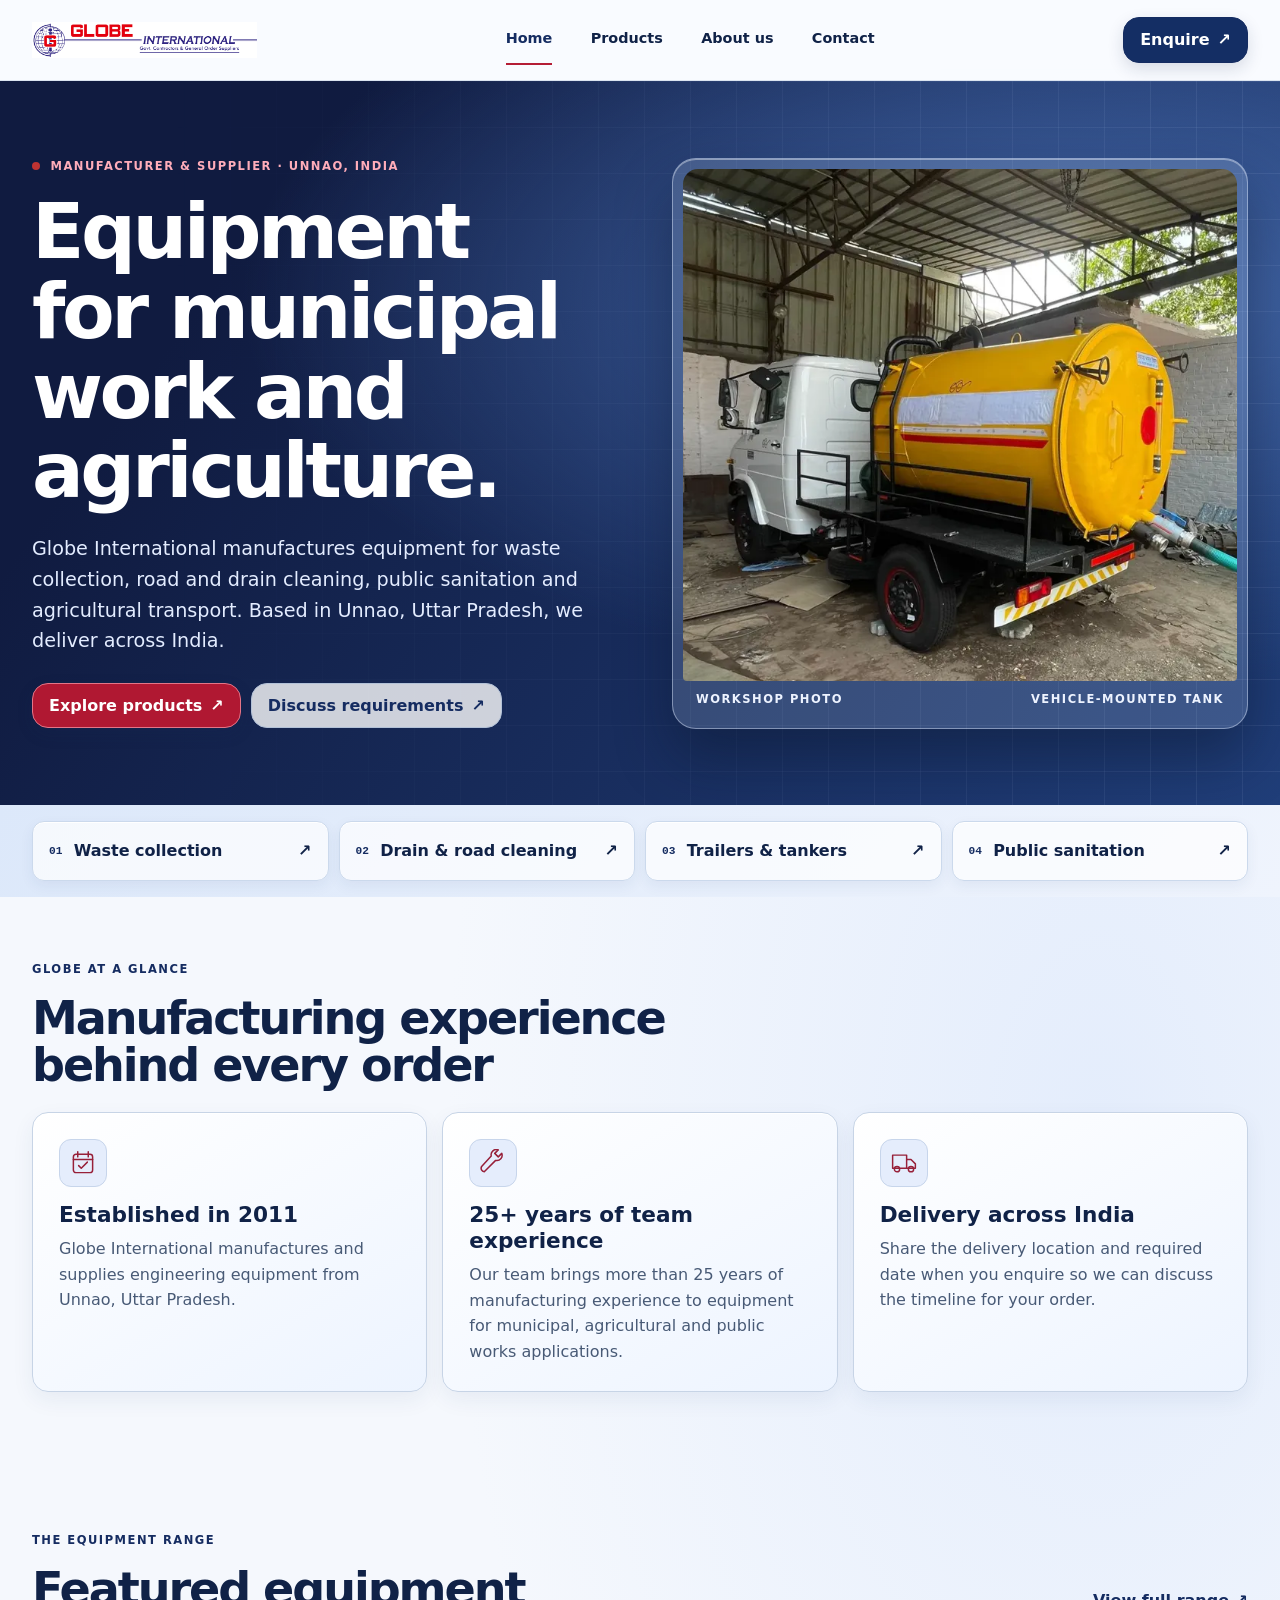
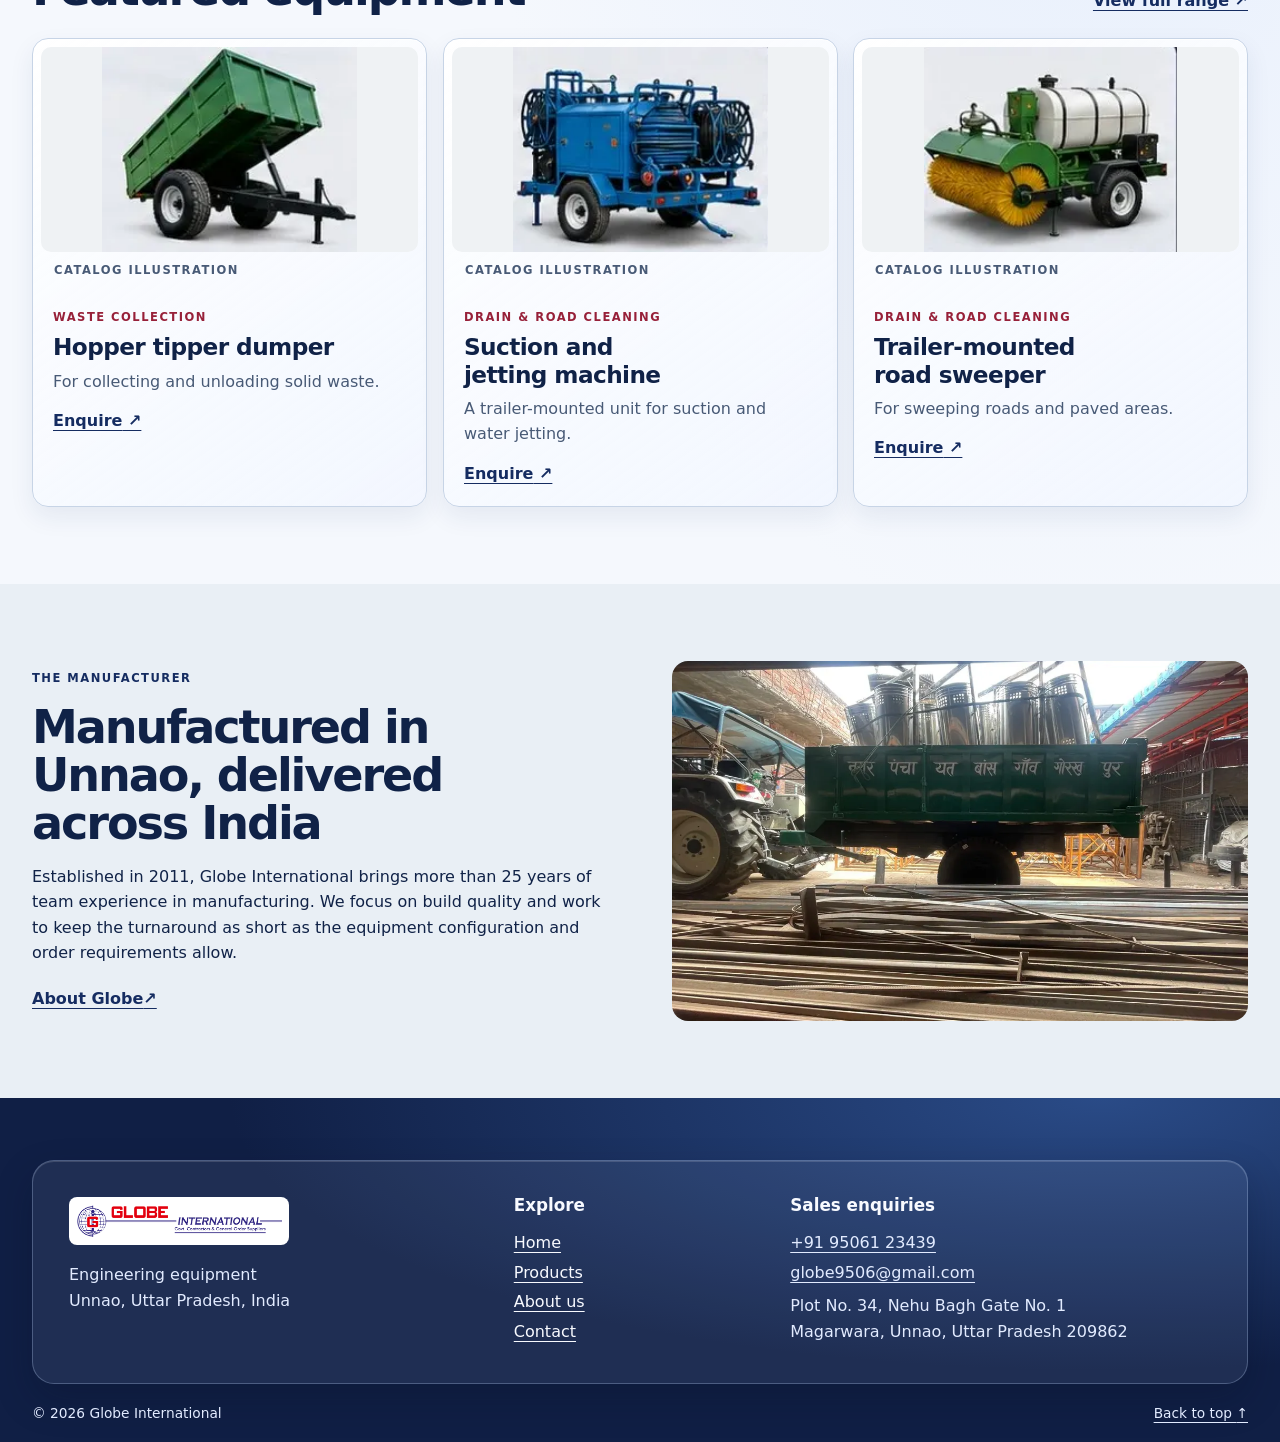
==== index.html @ 1ae8a889 "Expand Globe International site content and illustrate buyer guidance" ====
<!doctype html><html lang="en"><head><meta charset="utf-8"><meta name="viewport" content="width=device-width,initial-scale=1"><meta name="robots" content="noindex,nofollow"><meta name="description" content="Globe International manufactures municipal sanitation, public works and agricultural equipment in Unnao, Uttar Pradesh, with delivery across India."><title>Municipal &amp; Agricultural Equipment Manufacturer | Globe International</title><link rel="stylesheet" href="site.css?v=6"><script src="site.js?v=3" defer></script><link rel="icon" href="favicon.svg" type="image/svg+xml"></head><body class="catalog home-page"><a href="#main" class="skip">Skip to content</a><header id="top"><div class="wrap mast"><a href="index.html" class="brand"><img src="media/globe-logo.png" alt="Globe International"></a><nav aria-label="Main"><a href="index.html" aria-current="page">Home</a><a href="products.html">Products</a><a href="about.html">About us</a><a href="contact.html">Contact</a></nav><a class="button mast-cta" href="contact.html">Enquire<span aria-hidden="true"> ↗</span></a></div></header><main id="main"><section class="catalog-hero"><div class="wrap catalog-grid"><div class="catalog-copy"><p class="eyebrow"><span class="dot"></span> MANUFACTURER &amp; SUPPLIER · UNNAO, INDIA</p><h1>Equipment for municipal work and agriculture.</h1><p class="lead">Globe International manufactures equipment for waste collection, road and drain cleaning, public sanitation and agricultural transport. Based in Unnao, Uttar Pradesh, we deliver across India.</p><div class="actions"><a class="button" href="products.html">Explore products<span aria-hidden="true"> ↗</span></a><a class="button secondary" href="contact.html">Discuss requirements<span aria-hidden="true"> ↗</span></a></div></div><figure class="hero-photo"><img src="media/tanker.webp" alt="Yellow vehicle-mounted tank photographed at the workshop" fetchpriority="high"><figcaption><span>WORKSHOP PHOTO</span><span>VEHICLE-MOUNTED TANK</span></figcaption></figure></div></section><div class="band category-band"><div class="wrap groups home-groups"><a href="products.html?group=0"><span class="num">01</span>Waste collection<span aria-hidden="true">↗</span></a><a href="products.html?group=1"><span class="num">02</span>Drain & road cleaning<span aria-hidden="true">↗</span></a><a href="products.html?group=2"><span class="num">03</span>Trailers & tankers<span aria-hidden="true">↗</span></a><a href="products.html?group=3"><span class="num">04</span>Public sanitation<span aria-hidden="true">↗</span></a></div></div>
<section class="wrap section editorial-section" aria-labelledby="globe-at-a-glance">
  <div class="editorial-heading">
    <p class="eyebrow">GLOBE AT A GLANCE</p>
    <h2 id="globe-at-a-glance">Manufacturing experience behind every order</h2>
    
  </div>
  <div class="info-grid"><article class="info-card"><svg class="info-icon" aria-hidden="true" viewBox="0 0 32 32" fill="none" stroke="currentColor" stroke-width="1.7" stroke-linecap="round" stroke-linejoin="round"><rect x="5" y="6" width="22" height="21" rx="3"/><path d="M10 3v6m12-6v6M5 12h22m-16 7 3 3 7-7"/></svg><h3>Established in 2011</h3><p>Globe International manufactures and supplies engineering equipment from Unnao, Uttar Pradesh.</p></article><article class="info-card"><svg class="info-icon" aria-hidden="true" viewBox="0 0 32 32" fill="none" stroke="currentColor" stroke-width="1.7" stroke-linecap="round" stroke-linejoin="round"><path d="m6 26 13-13a6 6 0 0 0 7-8l-4 4-4-4 4-4a6 6 0 0 0-8 7L3 20a4 4 0 0 0 3 6Z"/></svg><h3>25+ years of team experience</h3><p>Our team brings more than 25 years of manufacturing experience to equipment for municipal, agricultural and public works applications.</p></article><article class="info-card"><svg class="info-icon" aria-hidden="true" viewBox="0 0 32 32" fill="none" stroke="currentColor" stroke-width="1.7" stroke-linecap="round" stroke-linejoin="round"><path d="M3 7h16v15H3zM19 12h5l5 5v5H19M3 22h2m6 0h10m6 0h2"/><circle cx="8" cy="23" r="3"/><circle cx="24" cy="23" r="3"/></svg><h3>Delivery across India</h3><p>Share the delivery location and required date when you enquire so we can discuss the timeline for your order.</p></article></div>
</section>
<section class="wrap section"><div class="section-head"><div><p class="eyebrow">THE EQUIPMENT RANGE</p><h2>Featured equipment</h2></div><a class="text-link" href="products.html">View full range<span aria-hidden="true"> ↗</span></a></div><div class="products"><article class="product" data-group="Waste collection"><figure><img src="media/catalog-0.webp" alt="Hopper tipper dumper" loading="lazy"><figcaption>Catalog illustration</figcaption></figure><div class="product-body"><p class="eyebrow">Waste collection</p><h2>Hopper tipper dumper</h2><p>For collecting and unloading solid waste.</p><a class="text-link" href="contact.html?product=0">Enquire<span aria-hidden="true"> ↗</span></a></div></article><article class="product" data-group="Drain & road cleaning"><figure><img src="media/catalog-2.webp" alt="Suction and jetting machine" loading="lazy"><figcaption>Catalog illustration</figcaption></figure><div class="product-body"><p class="eyebrow">Drain & road cleaning</p><h2>Suction and jetting machine</h2><p>A trailer-mounted unit for suction and water jetting.</p><a class="text-link" href="contact.html?product=2">Enquire<span aria-hidden="true"> ↗</span></a></div></article><article class="product" data-group="Drain & road cleaning"><figure><img src="media/catalog-3.webp" alt="Trailer-mounted road sweeper" loading="lazy"><figcaption>Catalog illustration</figcaption></figure><div class="product-body"><p class="eyebrow">Drain & road cleaning</p><h2>Trailer-mounted road sweeper</h2><p>For sweeping roads and paved areas.</p><a class="text-link" href="contact.html?product=3">Enquire<span aria-hidden="true"> ↗</span></a></div></article></div></section><section class="band"><div class="wrap section split"><div><p class="eyebrow">THE MANUFACTURER</p><h2>Manufactured in Unnao, delivered across India</h2><p>Established in 2011, Globe International brings more than 25 years of team experience in manufacturing. We focus on build quality and work to keep the turnaround as short as the equipment configuration and order requirements allow.</p><a class="text-link" href="about.html">About Globe<span aria-hidden="true"> ↗</span></a></div><img src="media/workshop.webp" alt="Trailer and fabrication materials at the workshop" loading="lazy"></div></section></main>
<footer class="site-footer">
  <div class="wrap footer-grid">
    <div class="footer-brand">
      <a href="index.html"><img src="media/globe-logo.png" alt="Globe International" loading="lazy"></a>
      <p>Engineering equipment<br>Unnao, Uttar Pradesh, India</p>
    </div>
    <nav class="footer-nav" aria-label="Footer">
      <h2>Explore</h2>
      <ul>
        <li><a href="index.html">Home</a></li>
        <li><a href="products.html">Products</a></li>
        <li><a href="about.html">About us</a></li>
        <li><a href="contact.html">Contact</a></li>
      </ul>
    </nav>
    <div class="footer-contact">
      <h2>Sales enquiries</h2>
      <address>
        <a href="tel:+919506123439">+91 95061 23439</a>
        <a href="mailto:globe9506@gmail.com">globe9506@gmail.com</a>
        <span>Plot No. 34, Nehu Bagh Gate No. 1<br>Magarwara, Unnao, Uttar Pradesh 209862</span>
      </address>
    </div>
  </div>
  <div class="wrap footer-bottom">
    <span>© 2026 Globe International</span>
    <a href="#top">Back to top <span aria-hidden="true">↑</span></a>
  </div>
</footer></body></html>
---- site.css ----
:root{--ink:#14283e;--paper:#f7f9fb;--panel:#e9eff5;--accent:#10497e;--muted:#496074;--line:#cbd6df;--white:#fff;--radius:10px}*{box-sizing:border-box}html{scroll-behavior:smooth}body{margin:0;background:var(--paper);color:var(--ink);font:16px/1.6 system-ui,sans-serif}body.factory{--ink:#242723;--paper:#f6f2e9;--panel:#ebe4d5;--accent:#815020;--muted:#555b51;--line:#cec7b9;--radius:0px}a{color:inherit}img{width:100%;display:block;object-fit:cover}figure,p,h1,h2{margin:0}p+p{margin-top:1rem}h1,h2{line-height:1.04;letter-spacing:-.045em;text-wrap:balance}h1{font-size:clamp(2.85rem,6vw,5.55rem)}h2{font-size:clamp(1.85rem,3.6vw,3.3rem)}.wrap{width:min(1240px,calc(100% - 64px));margin-inline:auto}.topline{background:#0d2135;color:white;font-size:.69rem;font-weight:700;letter-spacing:.15em}.factory .topline{background:#222822}.topline .wrap,.mast,.foot,.section-head{display:flex;align-items:center;justify-content:space-between;gap:20px}.topline .wrap{padding-block:8px}header{background:white;border-bottom:1px solid var(--line)}.mast{min-height:80px}.brand{width:225px;flex:0 1 225px}.brand img{object-fit:contain}.mast nav{display:flex;gap:clamp(14px,3vw,44px);align-items:center;white-space:nowrap}.mast nav a{text-decoration:none;font-size:.9rem;font-weight:650;padding:12px 0;border-bottom:2px solid transparent}.mast nav a:hover,.mast nav [aria-current]{border-color:var(--accent);color:var(--accent)}.button{display:inline-flex;align-items:center;justify-content:center;gap:.5rem;background:var(--accent);color:white;border:1px solid var(--accent);padding:.72rem 1rem;border-radius:var(--radius);text-decoration:none;font-weight:680;line-height:1.25}.button:hover{filter:brightness(.88)}.button.secondary{background:transparent;color:var(--accent)}.actions{display:flex;gap:10px;flex-wrap:wrap;margin-top:26px}.text-link{color:var(--accent);font-weight:750;text-underline-offset:4px}.eyebrow,.stamp,figcaption{font:700 .72rem/1.45 system-ui,sans-serif;letter-spacing:.13em;text-transform:uppercase}.eyebrow{color:var(--accent);margin-bottom:17px}.lead{font-size:clamp(1rem,1.5vw,1.22rem);max-width:54ch;color:var(--muted);margin-top:23px}.dot{display:inline-block;border-radius:50%;background:#bf3332;width:8px;height:8px;margin-right:5px}.catalog-hero{background:linear-gradient(120deg,#f4f8fc,#e4eef7)}.catalog-grid,.factory-grid{display:grid;grid-template-columns:1fr 1fr;align-items:center;gap:clamp(26px,5vw,74px);padding-block:clamp(35px,6vw,85px)}.catalog-grid figure{border:1px solid var(--line);background:white;border-radius:var(--radius);overflow:hidden}.catalog-grid figure img{height:clamp(315px,40vw,530px);object-position:center 58%}.catalog-grid figcaption,.factory-grid figcaption{display:flex;justify-content:space-between;gap:10px}.factory-hero{background:#252d26;color:#fff7e5}.factory-grid{grid-template-columns:.78fr 1.22fr;gap:40px}.factory-copy h1,.factory .intro h1{font-family:Georgia,serif;font-weight:500;letter-spacing:-.06em}.factory-copy .eyebrow{color:#ffcb90}.factory-copy .lead{color:#e4dfd1}.factory-copy .button{margin-top:24px;background:#f1bc7e;color:#252d26;border-color:#f1bc7e}.factory-grid figure img{height:clamp(300px,40vw,520px);object-position:52% 55%}.factory-grid figcaption{color:#f2e8d7;background:#323a32}.band{background:var(--panel)}.section{padding-block:clamp(40px,6vw,80px)}.section-head{align-items:end;margin-bottom:24px}.groups{display:grid;gap:1px;background:var(--line);border:1px solid var(--line)}.home-groups{grid-template-columns:repeat(4,1fr);border-block:0}.groups a{display:grid;grid-template-columns:auto 1fr auto;align-items:center;gap:.7rem;padding:1rem;background:var(--paper);text-decoration:none;font-weight:720}.groups a:hover{background:var(--panel)}.num{font:700 .7rem ui-monospace,monospace;color:var(--accent)}.products{display:grid;grid-template-columns:repeat(3,minmax(0,1fr));gap:16px}.product{background:white;border:1px solid var(--line);border-radius:var(--radius);overflow:hidden}.product figure img{height:205px;object-fit:contain;background:#eff2f4}.product[data-group="Public sanitation"] figure img,.product[data-group="Waste collection"]:last-child figure img[src*="bins"]{object-fit:cover}.product-body{padding:20px}.product-body .eyebrow{margin-bottom:8px}.product h2{font-size:1.45rem;line-height:1.17;letter-spacing:-.025em}.product p:not(.eyebrow){margin:8px 0 14px;color:var(--muted)}figcaption{padding:10px 13px;color:var(--muted);background:var(--paper)}.story-grid{display:grid;grid-template-columns:1.2fr 1fr 1fr;gap:14px}.story-grid figure{border:1px solid var(--line);overflow:hidden}.story-grid img{height:270px}.split,.contact-grid{display:grid;grid-template-columns:1fr 1fr;gap:clamp(24px,5vw,74px);align-items:center}.split>img,.split figure img{height:360px;border-radius:var(--radius)}.split h2+p,.contact-grid h2+address{margin-top:16px}.split .text-link,.split .button{margin-top:20px;display:inline-flex}.inner-head{background:var(--panel);padding-block:clamp(42px,7vw,92px)}.inner-head h1{font-size:clamp(2.7rem,6vw,4.9rem)}.product-section{padding-top:32px}.filters{display:flex;flex-wrap:wrap;gap:8px}.filters button{cursor:pointer;padding:.53rem .8rem;border:1px solid var(--line);border-radius:var(--radius);background:white;color:var(--ink);font:inherit;font-size:.88rem;font-weight:650}.filters button[aria-pressed=true]{background:var(--accent);color:white;border-color:var(--accent)}#result-count{margin:12px 0;color:var(--muted);font-size:.9rem}.gallery{padding-top:0}.contact-card{background:white;border:1px solid var(--line);padding:26px;border-radius:var(--radius)}.contact-card .actions{margin-bottom:15px}.contact-card h2{margin-bottom:12px}address{font-style:normal}.foot{padding-block:23px}.foot p{font-size:.92rem;color:#e0e9ef}.foot a{font-weight:680}.stamp{border-top:1px solid #ffffff40;padding-block:12px;color:#e0e9ef}footer{background:#0d2135;color:white}.factory footer{background:#252d26}.skip{position:absolute;left:8px;top:-100px;background:white;color:black;padding:8px;z-index:10}.skip:focus{top:8px}:focus-visible{outline:3px solid #c47a25;outline-offset:4px}[hidden]{display:none!important}
@media(max-width:900px){.wrap{width:calc(100% - 40px)}.home-groups{grid-template-columns:repeat(2,1fr)}.product figure img{height:165px}.catalog-grid,.factory-grid{gap:25px}.story-grid img{height:205px}.mast-cta{display:none}}
@media(max-width:670px){.wrap{width:calc(100% - 30px)}.topline{font-size:.55rem}.mast{flex-direction:column;justify-content:center;gap:0;min-height:0;padding-top:8px}.brand{width:195px;flex:auto}.mast nav{justify-content:space-between;width:100%;gap:8px;max-width:390px}.mast nav a{font-size:.86rem;padding:8px 0}.catalog-grid,.factory-grid,.split,.contact-grid{grid-template-columns:1fr}.catalog-grid figure img,.factory-grid figure img,.split>img,.split figure img{height:290px}.products{grid-template-columns:repeat(2,minmax(0,1fr));gap:9px}.product figure img{height:133px}.product-body{padding:12px}.product h2{font-size:1.16rem}.product p:not(.eyebrow){font-size:.88rem}.story-grid{grid-template-columns:1fr}.story-grid img{height:245px}.section-head,.foot{align-items:start}.section-head{flex-direction:column;gap:8px}.foot{flex-direction:column;gap:8px}.groups a{font-size:.82rem;padding:.7rem;gap:.35rem}}
@media(prefers-reduced-motion:reduce){html{scroll-behavior:auto}}

/* Globe International catalogue refresh */
body.catalog {
  --ink: #102247;
  --accent: #152c61;
  --muted: #485a76;
  --line: #c7d4e6;
  --paper: #f5f8fd;
  --radius: 16px;
  background:
    radial-gradient(ellipse at 86% 37%, #e4edfc 0, transparent 42%),
    var(--paper);
}
.catalog .topline { background: #101f45; }
.catalog header {
  background: #f9fbff;
  border-bottom-color: #dbe4f0;
}
.catalog .mast nav [aria-current] { border-color: #b51d35; }
.catalog .button:not(.secondary) {
  background: #142e64;
  box-shadow: 0 6px 16px #12275226;
}
.catalog .button.secondary {
  background: #ffffffc9;
  border-color: #b2c1d7;
}
.catalog .catalog-hero, .catalog .range-head {
  position: relative;
  isolation: isolate;
  overflow: hidden;
  background:
    radial-gradient(ellipse at 85% 30%, #4569aa 0%, transparent 55%),
    linear-gradient(126deg, #101b40 20%, #203e79 100%);
  color: #fff;
}
.catalog .catalog-hero::before, .catalog .range-head::before {
  content: "";
  position: absolute;
  z-index: -1;
  inset: 0;
  background-image:
    linear-gradient(#c7d9ff17 1px, transparent 1px),
    linear-gradient(90deg, #c7d9ff17 1px, transparent 1px);
  background-size: 46px 46px;
  mask-image: linear-gradient(90deg, transparent 12%, #000);
  pointer-events: none;
}
.catalog .catalog-hero .eyebrow, .catalog .range-head .eyebrow { color: #ffadba; }
.catalog .catalog-hero .lead, .catalog .range-head .lead { color: #e3ecff; }
.catalog .catalog-hero .button:not(.secondary) {
  background: #b01832;
  border-color: #e47587;
}
.catalog .catalog-grid .hero-photo {
  padding: 10px;
  background: #dbeaff29;
  border-color: #e1edff70;
  border-radius: 24px;
  box-shadow: 0 28px 55px #09152b70, inset 0 1px 0 #ffffff65;
  transform: perspective(1100px) rotateX(var(--tilt-x, 0deg)) rotateY(var(--tilt-y, 0deg));
  transition: transform .25s ease-out;
}
.hero-photo img { border-radius: 15px 15px 4px 4px; }
.catalog .hero-photo figcaption { background: transparent; color: #edf3ff; }
.catalog .range-head { padding-block: clamp(30px, 5vw, 65px); }
.range-layout {
  display: grid;
  grid-template-columns: minmax(0, 1fr) minmax(220px, .65fr);
  align-items: center;
  gap: 24px;
}
.range-art { min-width: 0; display: grid; place-items: center; }
.orbit-frame {
  width: min(100%, 290px);
  aspect-ratio: 1;
  display: grid;
  place-items: center;
  perspective: 650px;
  border: 1px solid #c5dcff50;
  border-radius: 32px;
  background: linear-gradient(145deg, #e4f0ff30, #a9c5ff0a);
  box-shadow: 0 25px 55px #09142f66, inset 0 1px 0 #e6f0ff69;
}
.globe-volume {
  width: 69%;
  aspect-ratio: 1;
  position: relative;
  transform-style: preserve-3d;
  transform: rotateX(-19deg) rotateY(-32deg) rotateZ(-12deg);
  animation: globe-turn 2.9s cubic-bezier(.2,.6,.35,1) both;
}
.globe-ring {
  position: absolute;
  inset: 0;
  border: 1px solid #dceaffb5;
  border-radius: 50%;
  transform: rotateY(var(--ring-angle, 0deg));
  box-shadow: 0 0 14px #abc8ff35;
}
.globe-ring:nth-child(2) { --ring-angle: 36deg; }
.globe-ring:nth-child(3) { --ring-angle: 72deg; }
.globe-ring:nth-child(4) { --ring-angle: 108deg; }
.globe-ring:nth-child(5) { --ring-angle: 144deg; }
.globe-ring:last-child {
  transform: rotateX(90deg) scale(1.12);
  border-color: #ff91a3;
  box-shadow: 0 0 16px #f346665c;
}
@keyframes globe-turn {
  from { transform: rotateX(-19deg) rotateY(155deg) rotateZ(-12deg); }
  to { transform: rotateX(-19deg) rotateY(-32deg) rotateZ(-12deg); }
}
.filter-panel {
  padding: 13px 16px 1px;
  margin-bottom: 22px;
  border: 1px solid #c7d5e8;
  border-radius: var(--radius);
  background: #ffffffad;
  box-shadow: 0 8px 30px #1835630c, inset 0 1px 0 #fff;
}
.catalog .filters button { border-radius: 999px; }
.catalog .filters button[aria-pressed="true"] { box-shadow: inset 0 -2px 0 #dc5068; }
.catalog .product, .catalog .contact-card {
  background: linear-gradient(145deg, #fffffff5, #f1f6ffba);
  box-shadow: 0 10px 25px #1d386214, inset 0 1px 0 #fff;
}
.catalog .product {
  transform: perspective(1000px) rotateX(var(--tilt-x, 0deg)) rotateY(var(--tilt-y, 0deg));
  transition: transform .25s ease-out, box-shadow .25s ease-out;
}
.catalog .product:hover, .catalog .product:focus-within { box-shadow: 0 15px 35px #1d386226; }
.catalog .product figure { padding: 8px 8px 0; }
.catalog .product figure img { border-radius: 10px; }
.catalog .product figcaption { background: transparent; }
.catalog .product-body .eyebrow { color: #972039; }
@supports (backdrop-filter: blur(8px)) {
  .catalog header, .filter-panel { backdrop-filter: blur(12px); }
  .catalog header { background: #f9fbffeb; }
}
@media (max-width: 670px) {
  .range-layout { grid-template-columns: minmax(0, 1fr) minmax(85px, 27%); gap: 10px; }
  .range-head .intro h1 { font-size: clamp(2.15rem, 8vw, 3.2rem); }
  .orbit-frame { border-radius: 14px; }
  .filter-panel { padding-inline: 10px; }
  .catalog .product figure { padding: 5px 5px 0; }
}
@media (prefers-reduced-motion: reduce) {
  .globe-volume { animation: none; }
  .catalog .product, .catalog .catalog-grid .hero-photo { transform: none; transition: none; }
}

/* Shared glass surfaces and page-specific hero artwork. */
.hero-emblem {
  width: 53%;
  aspect-ratio: 1;
  position: relative;
  transform-style: preserve-3d;
  transform: rotateX(12deg) rotateY(-18deg);
  animation: emblem-settle 1.2s cubic-bezier(.22,.72,.32,1) both;
}
.hero-emblem::before,
.hero-emblem::after,
.emblem-face {
  position: absolute;
  inset: 0;
  border: 1px solid #d8e7ff80;
  border-radius: 24%;
  background: linear-gradient(145deg, #f0f6ff36, #b5cdff14);
}
.hero-emblem::before,
.hero-emblem::after { content: ""; }
.hero-emblem::before { transform: translate3d(16%, 11%, -32px); }
.hero-emblem::after {
  transform: translate3d(8%, 6%, -16px);
  border-color: #ff9cac85;
}
.emblem-face {
  display: grid;
  place-items: center;
  color: #f4f7ff;
  box-shadow: inset 0 1px 0 #ffffff60, 0 18px 36px #081b483a;
}
.emblem-face svg { width: 57%; }
@keyframes emblem-settle {
  from { transform: rotateX(29deg) rotateY(-53deg) translateY(10px); }
  to { transform: rotateX(12deg) rotateY(-18deg); }
}
.catalog .category-band {
  background: linear-gradient(125deg, #dce8fa, #eff4fd);
  padding-block: 16px;
}
.catalog .home-groups {
  border: 0;
  gap: 10px;
  background: transparent;
}
.catalog .home-groups a {
  border: 1px solid #cbd9ec;
  border-radius: 12px;
  background: #ffffffb8;
  box-shadow: inset 0 1px 0 #fff, 0 5px 14px #213e6910;
}
.catalog .home-groups a:hover { background: #fff; }
.catalog .about figure, .catalog .gallery figure {
  padding: 8px;
  border: 1px solid var(--line);
  border-radius: var(--radius);
  background: linear-gradient(145deg, #fffffff5, #f1f6ffba);
  box-shadow: 0 10px 25px #1d386214, inset 0 1px 0 #fff;
}
.catalog .about figure img, .catalog .gallery figure img { border-radius: 10px; }
.catalog .about figcaption, .catalog .gallery figcaption { background: transparent; }
.catalog .about figure, .catalog .contact-card {
  transform: perspective(1000px) rotateX(var(--tilt-x, 0deg)) rotateY(var(--tilt-y, 0deg));
  transition: transform .25s ease-out;
}
.catalog .contact-grid { align-items: stretch; gap: 20px; }
.catalog .contact-card address { color: var(--muted); }
.catalog #selected-product {
  background: #e8effb;
  border-radius: 8px;
  padding: 8px 12px;
}
.catalog .site-footer {
  background: radial-gradient(ellipse at 86% 0%, #2a4b87, transparent 56%), #101f45;
  color: #f8faff;
  padding-top: clamp(34px, 6vw, 62px);
}
.footer-grid {
  display: grid;
  grid-template-columns: 1fr .6fr 1fr;
  gap: 24px;
  padding: clamp(18px, 3vw, 36px);
  border: 1px solid #c9dcff45;
  border-radius: 22px;
  background: #d5e5ff14;
  box-shadow: inset 0 1px 0 #ffffff24, 0 16px 36px #060f2340;
}
.footer-grid h2 {
  font-size: 1.05rem;
  letter-spacing: 0;
  margin-bottom: 14px;
}
.footer-brand a { display: inline-block; }
.footer-brand img {
  width: min(220px, 100%);
  padding: 7px;
  border-radius: 8px;
  background: #fff;
}
.footer-brand p { margin-top: 10px; color: #e2ebff; }
.footer-nav ul { list-style: none; margin: 0; padding: 0; }
.footer-nav a, .footer-contact a { display: inline-block; padding-block: 2px; }
.footer-contact address { display: grid; justify-items: start; color: #e2ebff; }
.footer-contact address span { margin-top: 6px; }
.site-footer a { text-underline-offset: 4px; overflow-wrap: anywhere; }
.site-footer a:hover { color: #ffbfcb; }
.footer-bottom {
  display: flex;
  justify-content: space-between;
  gap: 12px;
  padding-block: 18px;
  font-size: .86rem;
  color: #e2ebff;
}
@media (max-width: 670px) {
  .footer-grid { grid-template-columns: 1fr 1fr; gap: 18px; }
  .footer-brand { grid-column: 1 / -1; }
}
@media (max-width: 385px) {
  .footer-grid { grid-template-columns: 1fr; }
}
@media (prefers-reduced-motion: reduce) {
  .hero-emblem { animation: none; }
  .catalog .about figure, .catalog .contact-card { transform: none; transition: none; }
}

/* Equipment descriptions and procurement applications. */
.product-section .product {
  display: flex;
  flex-direction: column;
}
.product-section .product-body {
  display: flex;
  flex: 1;
  flex-direction: column;
  align-items: start;
}
.product-section .product-body .text-link { margin-top: auto; }
.product-applications {
  width: 100%;
  margin: 2px 0 17px;
  padding: 12px 13px;
  border: 1px solid var(--line);
  border-radius: 10px;
  background: #e8effa;
  font-size: .9rem;
  line-height: 1.5;
}
.product-applications dt { color: var(--ink); font-weight: 720; }
.product-applications dd { margin: 3px 0 0; color: var(--muted); }
.product-applications dd + dt { margin-top: 10px; }
.procurement-note {
  margin-top: 26px;
  padding: 18px clamp(16px, 3vw, 28px);
  border: 1px solid var(--line);
  border-radius: var(--radius);
  background: #ffffffb8;
}
.procurement-note h2 { font-size: 1.25rem; letter-spacing: -.02em; }
.procurement-note p { max-width: 75ch; margin-top: 8px; color: var(--muted); }
@media (max-width: 580px) {
  .product-section .products { grid-template-columns: 1fr; }
  .product-section .product figure img { height: 175px; }
}

/* Product enquiry and homepage motion */
.enquiry-layout {
  display: grid;
  grid-template-columns: minmax(0, 1.75fr) minmax(0, 1fr);
  align-items: start;
  gap: clamp(16px, 3vw, 32px);
}
.enquiry-sidebar { display: grid; gap: 16px; }
.enquiry-card {
  padding: clamp(18px, 3vw, 34px);
  border: 1px solid var(--line);
  border-radius: var(--radius);
  background: linear-gradient(145deg, #fffffff5, #f1f6ffba);
  box-shadow: 0 10px 25px #1d386214, inset 0 1px 0 #fff;
}
.enquiry-sidebar h2 { font-size: clamp(1.45rem, 2.5vw, 2rem); }
.enquiry-card h2 + p, .enquiry-card h2 + address { margin-top: 12px; color: var(--muted); }
.enquiry-card address a { overflow-wrap: anywhere; }
.enquiry-fields {
  display: grid;
  grid-template-columns: repeat(2, minmax(0, 1fr));
  gap: 14px;
}
.enquiry-wide { grid-column: 1 / -1; }
#equipment-enquiry { margin-top: 22px; }
#equipment-enquiry label { display: grid; gap: 5px; align-content: start; font-weight: 650; }
#equipment-enquiry input, #equipment-enquiry select, #equipment-enquiry textarea {
  width: 100%;
  min-width: 0;
  border: 1px solid #a9bbd5;
  border-radius: 9px;
  padding: .65rem .72rem;
  background: #fff;
  color: var(--ink);
  font: inherit;
  font-weight: 400;
}
#equipment-enquiry textarea { resize: vertical; }
#tender-fields {
  min-width: 0;
  margin: 0;
  padding: 12px;
  border: 1px solid var(--line);
  border-radius: 10px;
  background: #e8effa;
}
#tender-fields legend { padding-inline: 5px; font-weight: 700; }
#equipment-enquiry button { margin-top: 18px; cursor: pointer; }
#email-help { margin-top: 8px; font-size: .9rem; color: var(--muted); }
.home-page .hero-photo { position: relative; }
.home-page .hero-photo::after {
  content: "";
  position: absolute;
  inset: 0;
  pointer-events: none;
  background: linear-gradient(108deg, transparent 28%, #dbeaff38 49%, transparent 69%);
  transform: translateX(-115%);
}
@media (prefers-reduced-motion: no-preference) {
  .home-page .catalog-copy, .home-page .catalog-grid .hero-photo {
    animation: home-rise .65s ease-out backwards;
  }
  .home-page .catalog-grid .hero-photo { animation-delay: .12s; }
  .home-page .hero-photo::after { animation: glass-sweep 1.1s .42s ease-out both; }
}
@keyframes home-rise {
  from { opacity: 0; translate: 0 14px; }
  to { opacity: 1; translate: 0 0; }
}
@keyframes glass-sweep { to { transform: translateX(115%); } }
@media (max-width: 800px) { .enquiry-layout { grid-template-columns: 1fr; } }
@media (max-width: 500px) { .enquiry-fields { grid-template-columns: 1fr; } }

/* Illustrated content sections */
.editorial-section {
  padding-block: clamp(34px, 5vw, 68px);
}
.editorial-heading {
  max-width: 50rem;
  margin-bottom: 22px;
}
.editorial-heading > p:not(.eyebrow) {
  color: var(--muted);
  margin-top: 12px;
}
.info-grid {
  display: grid;
  grid-template-columns: repeat(3, minmax(0, 1fr));
  gap: 15px;
}
.info-card {
  padding: clamp(17px, 2.2vw, 26px);
  border: 1px solid var(--line);
  border-radius: var(--radius);
  background: linear-gradient(150deg, #fff, #edf4ff);
  box-shadow: 0 8px 22px #1d386211, inset 0 1px 0 #fff;
}
.info-icon {
  width: 48px;
  height: 48px;
  padding: 9px;
  display: block;
  margin-bottom: 15px;
  border: 1px solid #c7d5eb;
  border-radius: 12px;
  background: #e5edfc;
  color: #972039;
}
.info-card h3 {
  margin: 0 0 8px;
  font-size: clamp(1.1rem, 2vw, 1.35rem);
  line-height: 1.2;
}
.info-card p { color: var(--muted); }
@media (hover: hover) and (prefers-reduced-motion: no-preference) {
  .info-card { transition: translate .2s ease-out, box-shadow .2s ease-out; }
  .info-card:hover { translate: 0 -4px; box-shadow: 0 13px 28px #1d386224; }
  .info-icon { transition: transform .25s ease-out; }
  .info-card:hover .info-icon { transform: perspective(180px) rotateY(-16deg) rotateZ(-5deg); }
}
@media (max-width: 700px) {
  .info-grid { grid-template-columns: 1fr; gap: 10px; }
}
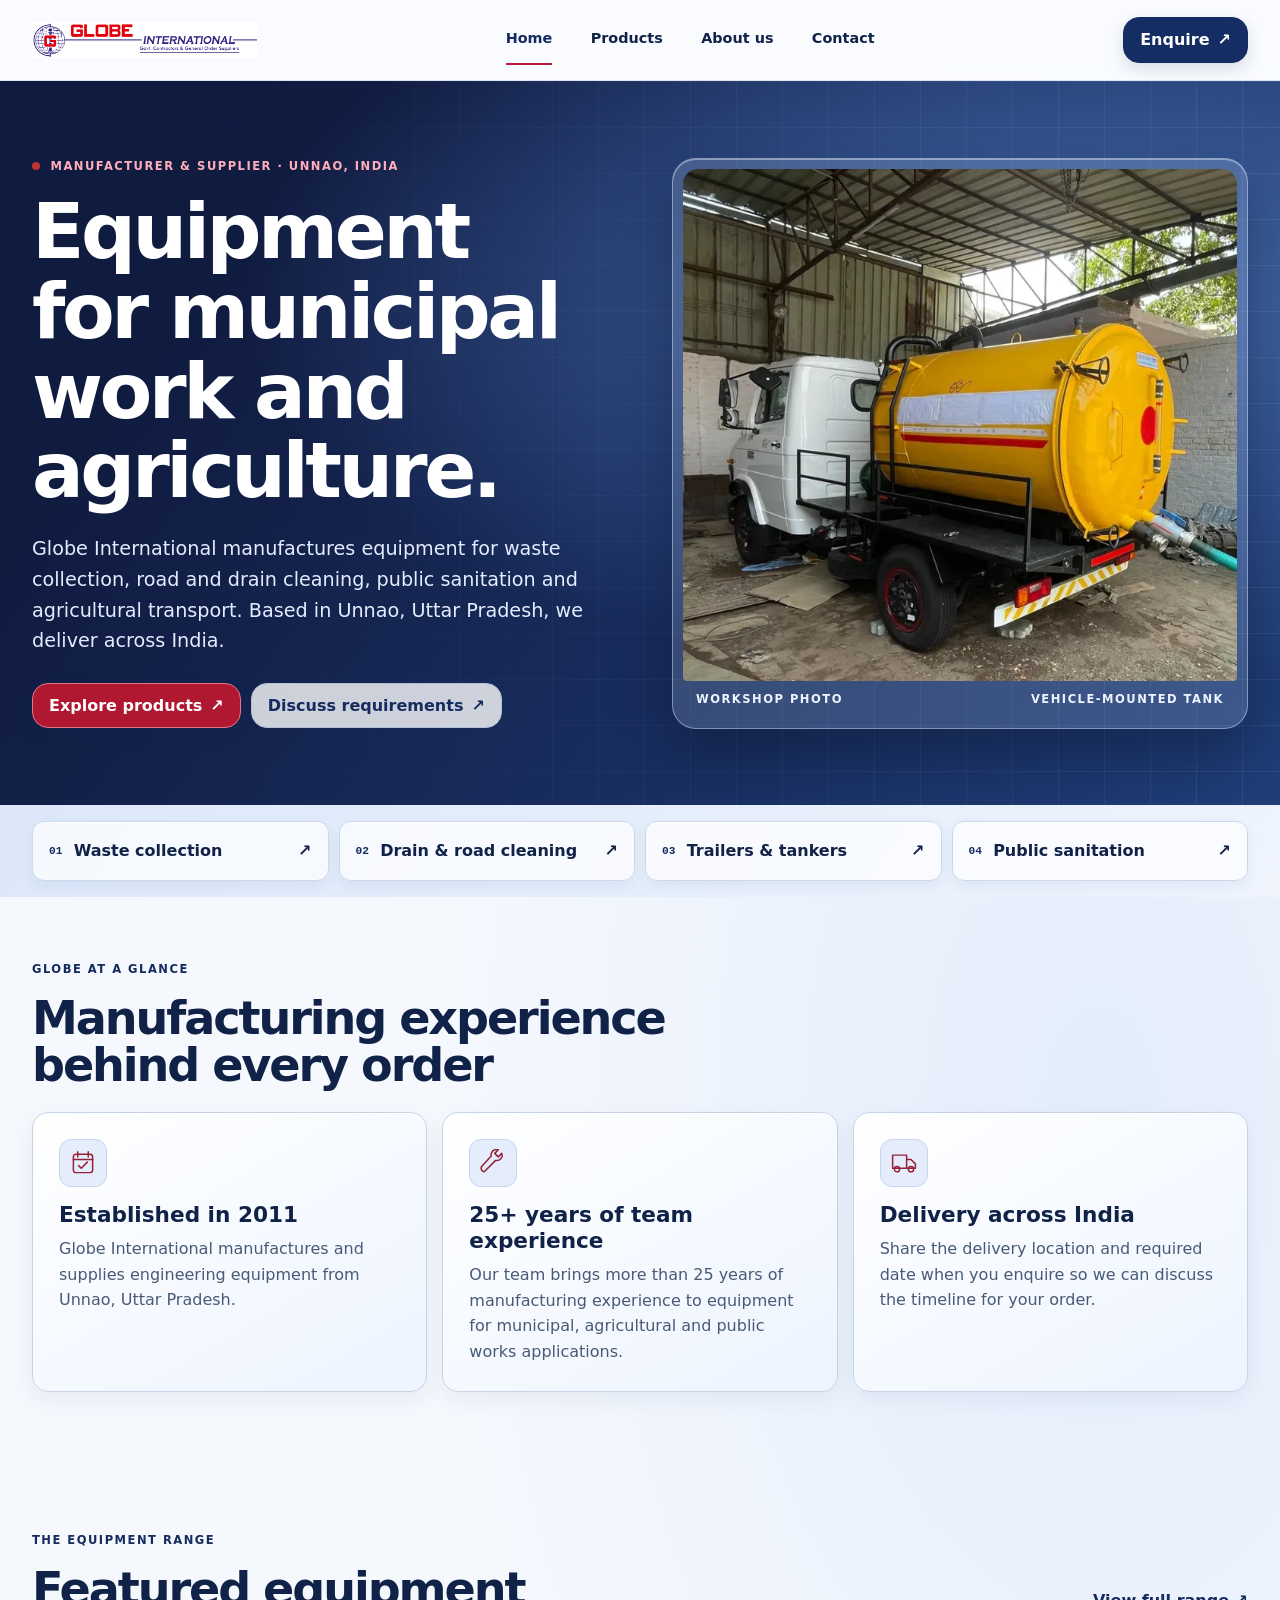
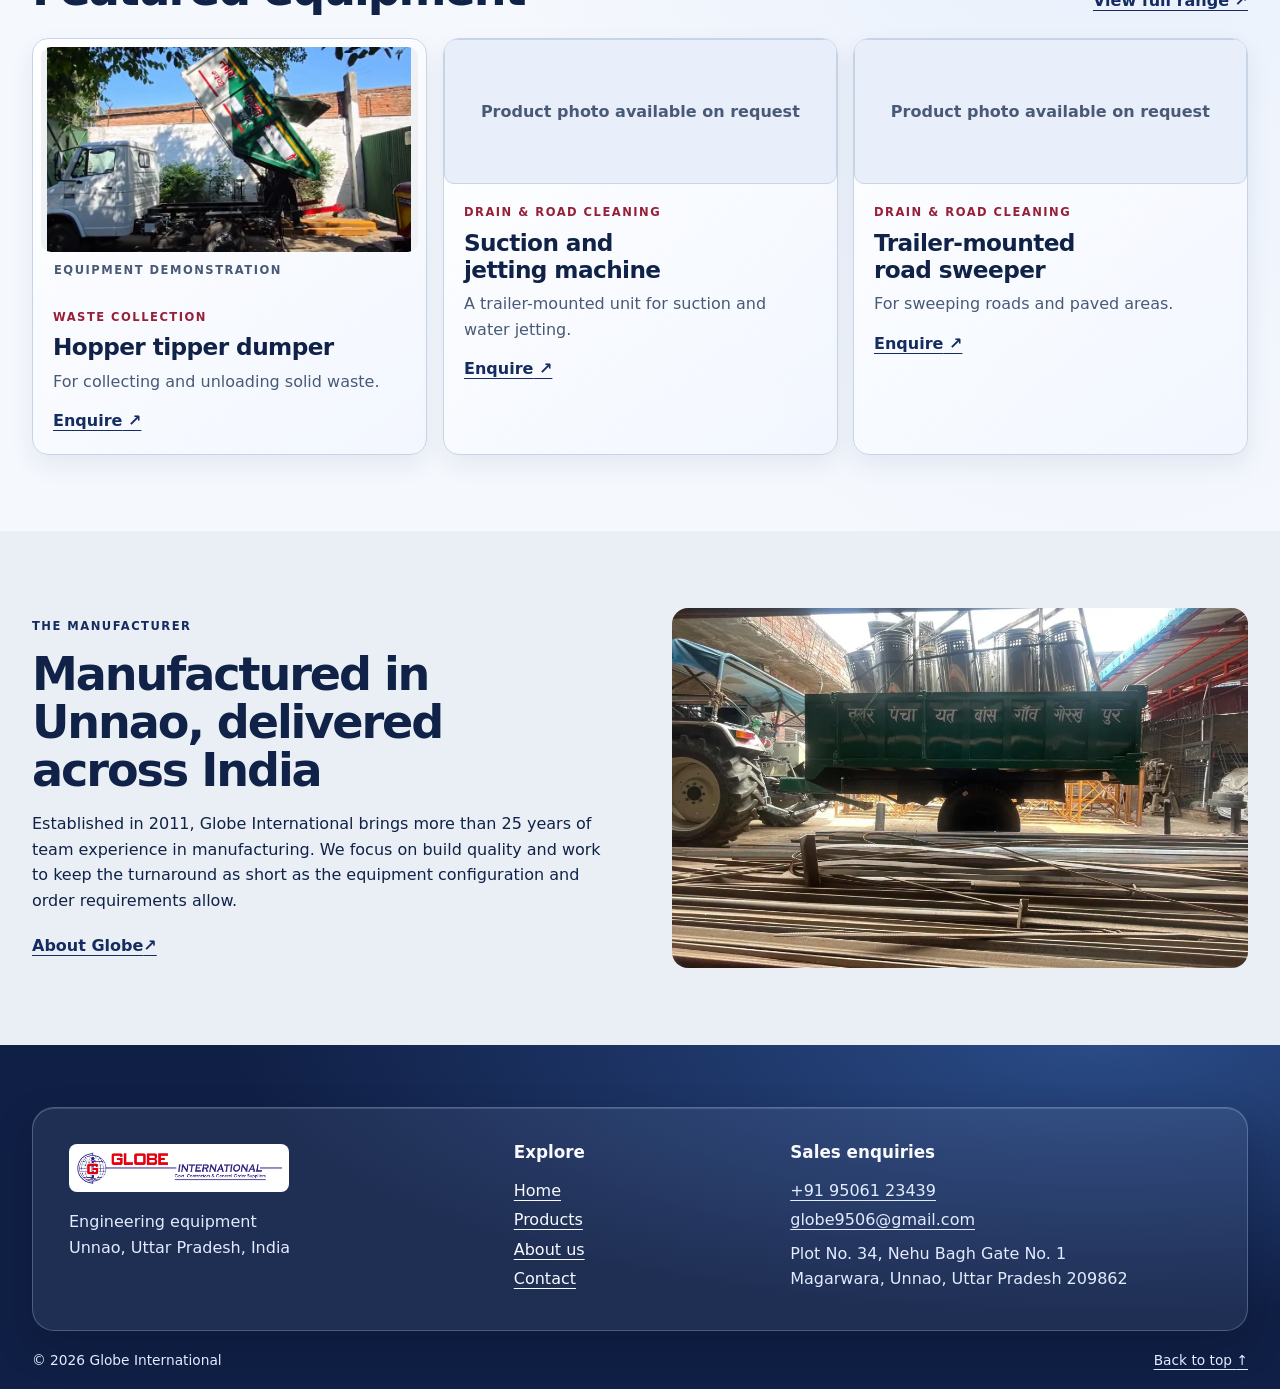
==== commit cb333f29: "Replace generic equipment illustrations with Globe product photos" ====
--- a/index.html
+++ b/index.html
@@ -1,4 +1,4 @@
-<!doctype html><html lang="en"><head><meta charset="utf-8"><meta name="viewport" content="width=device-width,initial-scale=1"><meta name="robots" content="noindex,nofollow"><meta name="description" content="Globe International manufactures municipal sanitation, public works and agricultural equipment in Unnao, Uttar Pradesh, with delivery across India."><title>Municipal &amp; Agricultural Equipment Manufacturer | Globe International</title><link rel="stylesheet" href="site.css?v=6"><script src="site.js?v=3" defer></script><link rel="icon" href="favicon.svg" type="image/svg+xml"></head><body class="catalog home-page"><a href="#main" class="skip">Skip to content</a><header id="top"><div class="wrap mast"><a href="index.html" class="brand"><img src="media/globe-logo.png" alt="Globe International"></a><nav aria-label="Main"><a href="index.html" aria-current="page">Home</a><a href="products.html">Products</a><a href="about.html">About us</a><a href="contact.html">Contact</a></nav><a class="button mast-cta" href="contact.html">Enquire<span aria-hidden="true"> ↗</span></a></div></header><main id="main"><section class="catalog-hero"><div class="wrap catalog-grid"><div class="catalog-copy"><p class="eyebrow"><span class="dot"></span> MANUFACTURER &amp; SUPPLIER · UNNAO, INDIA</p><h1>Equipment for municipal work and agriculture.</h1><p class="lead">Globe International manufactures equipment for waste collection, road and drain cleaning, public sanitation and agricultural transport. Based in Unnao, Uttar Pradesh, we deliver across India.</p><div class="actions"><a class="button" href="products.html">Explore products<span aria-hidden="true"> ↗</span></a><a class="button secondary" href="contact.html">Discuss requirements<span aria-hidden="true"> ↗</span></a></div></div><figure class="hero-photo"><img src="media/tanker.webp" alt="Yellow vehicle-mounted tank photographed at the workshop" fetchpriority="high"><figcaption><span>WORKSHOP PHOTO</span><span>VEHICLE-MOUNTED TANK</span></figcaption></figure></div></section><div class="band category-band"><div class="wrap groups home-groups"><a href="products.html?group=0"><span class="num">01</span>Waste collection<span aria-hidden="true">↗</span></a><a href="products.html?group=1"><span class="num">02</span>Drain & road cleaning<span aria-hidden="true">↗</span></a><a href="products.html?group=2"><span class="num">03</span>Trailers & tankers<span aria-hidden="true">↗</span></a><a href="products.html?group=3"><span class="num">04</span>Public sanitation<span aria-hidden="true">↗</span></a></div></div>
+<!doctype html><html lang="en"><head><meta charset="utf-8"><meta name="viewport" content="width=device-width,initial-scale=1"><meta name="robots" content="noindex,nofollow"><meta name="description" content="Globe International manufactures municipal sanitation, public works and agricultural equipment in Unnao, Uttar Pradesh, with delivery across India."><title>Municipal &amp; Agricultural Equipment Manufacturer | Globe International</title><link rel="stylesheet" href="site.css?v=7"><script src="site.js?v=3" defer></script><link rel="icon" href="favicon.svg" type="image/svg+xml"></head><body class="catalog home-page"><a href="#main" class="skip">Skip to content</a><header id="top"><div class="wrap mast"><a href="index.html" class="brand"><img src="media/globe-logo.png" alt="Globe International"></a><nav aria-label="Main"><a href="index.html" aria-current="page">Home</a><a href="products.html">Products</a><a href="about.html">About us</a><a href="contact.html">Contact</a></nav><a class="button mast-cta" href="contact.html">Enquire<span aria-hidden="true"> ↗</span></a></div></header><main id="main"><section class="catalog-hero"><div class="wrap catalog-grid"><div class="catalog-copy"><p class="eyebrow"><span class="dot"></span> MANUFACTURER &amp; SUPPLIER · UNNAO, INDIA</p><h1>Equipment for municipal work and agriculture.</h1><p class="lead">Globe International manufactures equipment for waste collection, road and drain cleaning, public sanitation and agricultural transport. Based in Unnao, Uttar Pradesh, we deliver across India.</p><div class="actions"><a class="button" href="products.html">Explore products<span aria-hidden="true"> ↗</span></a><a class="button secondary" href="contact.html">Discuss requirements<span aria-hidden="true"> ↗</span></a></div></div><figure class="hero-photo"><img src="media/tanker.webp" alt="Yellow vehicle-mounted tank photographed at the workshop" fetchpriority="high"><figcaption><span>WORKSHOP PHOTO</span><span>VEHICLE-MOUNTED TANK</span></figcaption></figure></div></section><div class="band category-band"><div class="wrap groups home-groups"><a href="products.html?group=0"><span class="num">01</span>Waste collection<span aria-hidden="true">↗</span></a><a href="products.html?group=1"><span class="num">02</span>Drain & road cleaning<span aria-hidden="true">↗</span></a><a href="products.html?group=2"><span class="num">03</span>Trailers & tankers<span aria-hidden="true">↗</span></a><a href="products.html?group=3"><span class="num">04</span>Public sanitation<span aria-hidden="true">↗</span></a></div></div>
 <section class="wrap section editorial-section" aria-labelledby="globe-at-a-glance">
   <div class="editorial-heading">
     <p class="eyebrow">GLOBE AT A GLANCE</p>
@@ -7,7 +7,7 @@
   </div>
   <div class="info-grid"><article class="info-card"><svg class="info-icon" aria-hidden="true" viewBox="0 0 32 32" fill="none" stroke="currentColor" stroke-width="1.7" stroke-linecap="round" stroke-linejoin="round"><rect x="5" y="6" width="22" height="21" rx="3"/><path d="M10 3v6m12-6v6M5 12h22m-16 7 3 3 7-7"/></svg><h3>Established in 2011</h3><p>Globe International manufactures and supplies engineering equipment from Unnao, Uttar Pradesh.</p></article><article class="info-card"><svg class="info-icon" aria-hidden="true" viewBox="0 0 32 32" fill="none" stroke="currentColor" stroke-width="1.7" stroke-linecap="round" stroke-linejoin="round"><path d="m6 26 13-13a6 6 0 0 0 7-8l-4 4-4-4 4-4a6 6 0 0 0-8 7L3 20a4 4 0 0 0 3 6Z"/></svg><h3>25+ years of team experience</h3><p>Our team brings more than 25 years of manufacturing experience to equipment for municipal, agricultural and public works applications.</p></article><article class="info-card"><svg class="info-icon" aria-hidden="true" viewBox="0 0 32 32" fill="none" stroke="currentColor" stroke-width="1.7" stroke-linecap="round" stroke-linejoin="round"><path d="M3 7h16v15H3zM19 12h5l5 5v5H19M3 22h2m6 0h10m6 0h2"/><circle cx="8" cy="23" r="3"/><circle cx="24" cy="23" r="3"/></svg><h3>Delivery across India</h3><p>Share the delivery location and required date when you enquire so we can discuss the timeline for your order.</p></article></div>
 </section>
-<section class="wrap section"><div class="section-head"><div><p class="eyebrow">THE EQUIPMENT RANGE</p><h2>Featured equipment</h2></div><a class="text-link" href="products.html">View full range<span aria-hidden="true"> ↗</span></a></div><div class="products"><article class="product" data-group="Waste collection"><figure><img src="media/catalog-0.webp" alt="Hopper tipper dumper" loading="lazy"><figcaption>Catalog illustration</figcaption></figure><div class="product-body"><p class="eyebrow">Waste collection</p><h2>Hopper tipper dumper</h2><p>For collecting and unloading solid waste.</p><a class="text-link" href="contact.html?product=0">Enquire<span aria-hidden="true"> ↗</span></a></div></article><article class="product" data-group="Drain & road cleaning"><figure><img src="media/catalog-2.webp" alt="Suction and jetting machine" loading="lazy"><figcaption>Catalog illustration</figcaption></figure><div class="product-body"><p class="eyebrow">Drain & road cleaning</p><h2>Suction and jetting machine</h2><p>A trailer-mounted unit for suction and water jetting.</p><a class="text-link" href="contact.html?product=2">Enquire<span aria-hidden="true"> ↗</span></a></div></article><article class="product" data-group="Drain & road cleaning"><figure><img src="media/catalog-3.webp" alt="Trailer-mounted road sweeper" loading="lazy"><figcaption>Catalog illustration</figcaption></figure><div class="product-body"><p class="eyebrow">Drain & road cleaning</p><h2>Trailer-mounted road sweeper</h2><p>For sweeping roads and paved areas.</p><a class="text-link" href="contact.html?product=3">Enquire<span aria-hidden="true"> ↗</span></a></div></article></div></section><section class="band"><div class="wrap section split"><div><p class="eyebrow">THE MANUFACTURER</p><h2>Manufactured in Unnao, delivered across India</h2><p>Established in 2011, Globe International brings more than 25 years of team experience in manufacturing. We focus on build quality and work to keep the turnaround as short as the equipment configuration and order requirements allow.</p><a class="text-link" href="about.html">About Globe<span aria-hidden="true"> ↗</span></a></div><img src="media/workshop.webp" alt="Trailer and fabrication materials at the workshop" loading="lazy"></div></section></main>
+<section class="wrap section"><div class="section-head"><div><p class="eyebrow">THE EQUIPMENT RANGE</p><h2>Featured equipment</h2></div><a class="text-link" href="products.html">View full range<span aria-hidden="true"> ↗</span></a></div><div class="products"><article class="product" data-group="Waste collection"><figure><img src="media/hopper-tipper-dumper.webp" alt="Truck-mounted garbage hopper shown in the raised tipping position" loading="lazy"><figcaption>Equipment demonstration</figcaption></figure><div class="product-body"><p class="eyebrow">Waste collection</p><h2>Hopper tipper dumper</h2><p>For collecting and unloading solid waste.</p><a class="text-link" href="contact.html?product=0">Enquire<span aria-hidden="true"> ↗</span></a></div></article><article class="product" data-group="Drain & road cleaning"><div class="product-photo-pending">Product photo available on request</div><div class="product-body"><p class="eyebrow">Drain & road cleaning</p><h2>Suction and jetting machine</h2><p>A trailer-mounted unit for suction and water jetting.</p><a class="text-link" href="contact.html?product=2">Enquire<span aria-hidden="true"> ↗</span></a></div></article><article class="product" data-group="Drain & road cleaning"><div class="product-photo-pending">Product photo available on request</div><div class="product-body"><p class="eyebrow">Drain & road cleaning</p><h2>Trailer-mounted road sweeper</h2><p>For sweeping roads and paved areas.</p><a class="text-link" href="contact.html?product=3">Enquire<span aria-hidden="true"> ↗</span></a></div></article></div></section><section class="band"><div class="wrap section split"><div><p class="eyebrow">THE MANUFACTURER</p><h2>Manufactured in Unnao, delivered across India</h2><p>Established in 2011, Globe International brings more than 25 years of team experience in manufacturing. We focus on build quality and work to keep the turnaround as short as the equipment configuration and order requirements allow.</p><a class="text-link" href="about.html">About Globe<span aria-hidden="true"> ↗</span></a></div><img src="media/workshop.webp" alt="Trailer and fabrication materials at the workshop" loading="lazy"></div></section></main>
 <footer class="site-footer">
   <div class="wrap footer-grid">
     <div class="footer-brand">
--- a/site.css
+++ b/site.css
@@ -442,3 +442,16 @@
 @media (max-width: 700px) {
   .info-grid { grid-template-columns: 1fr; gap: 10px; }
 }
+
+.product-photo-pending {
+  display: grid;
+  min-height: 145px;
+  place-items: center;
+  padding: 20px;
+  border: 1px solid var(--line);
+  border-radius: 10px;
+  background: #e8effa;
+  color: var(--muted);
+  font-weight: 650;
+  text-align: center;
+}
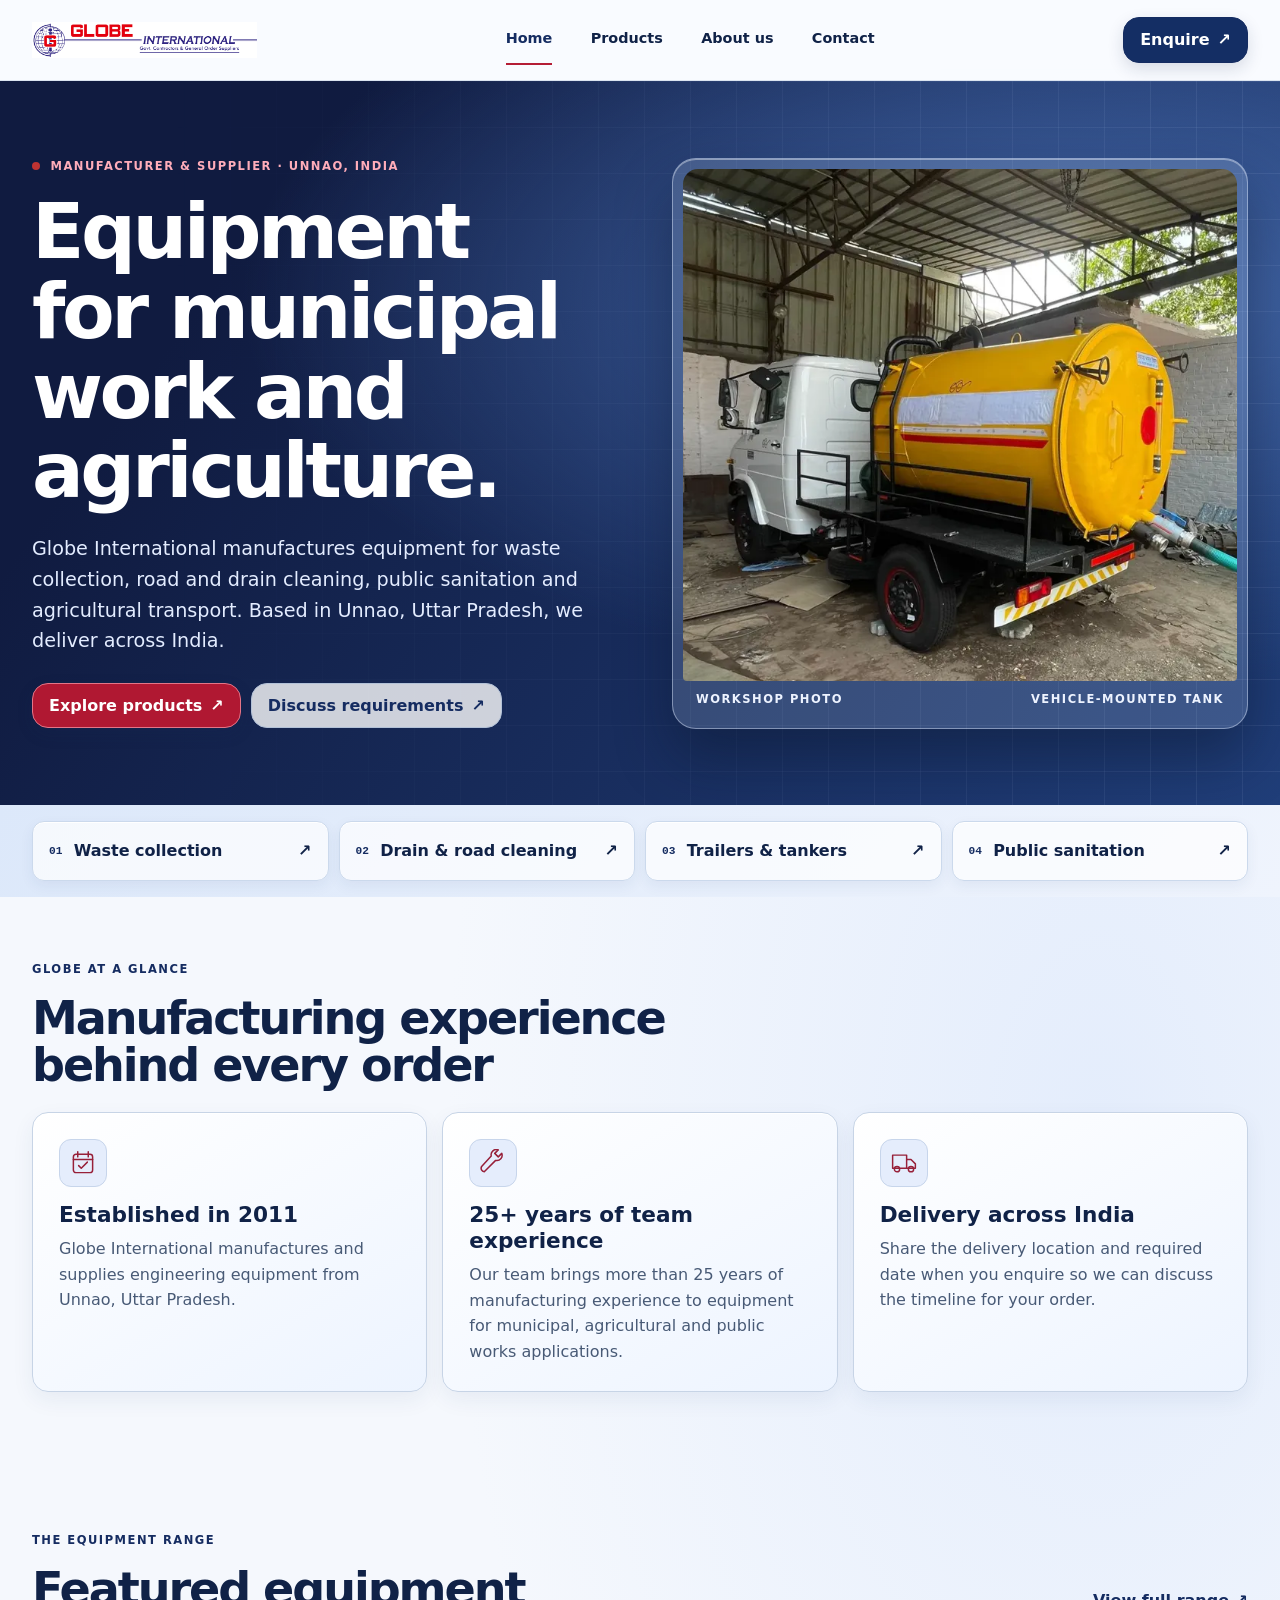
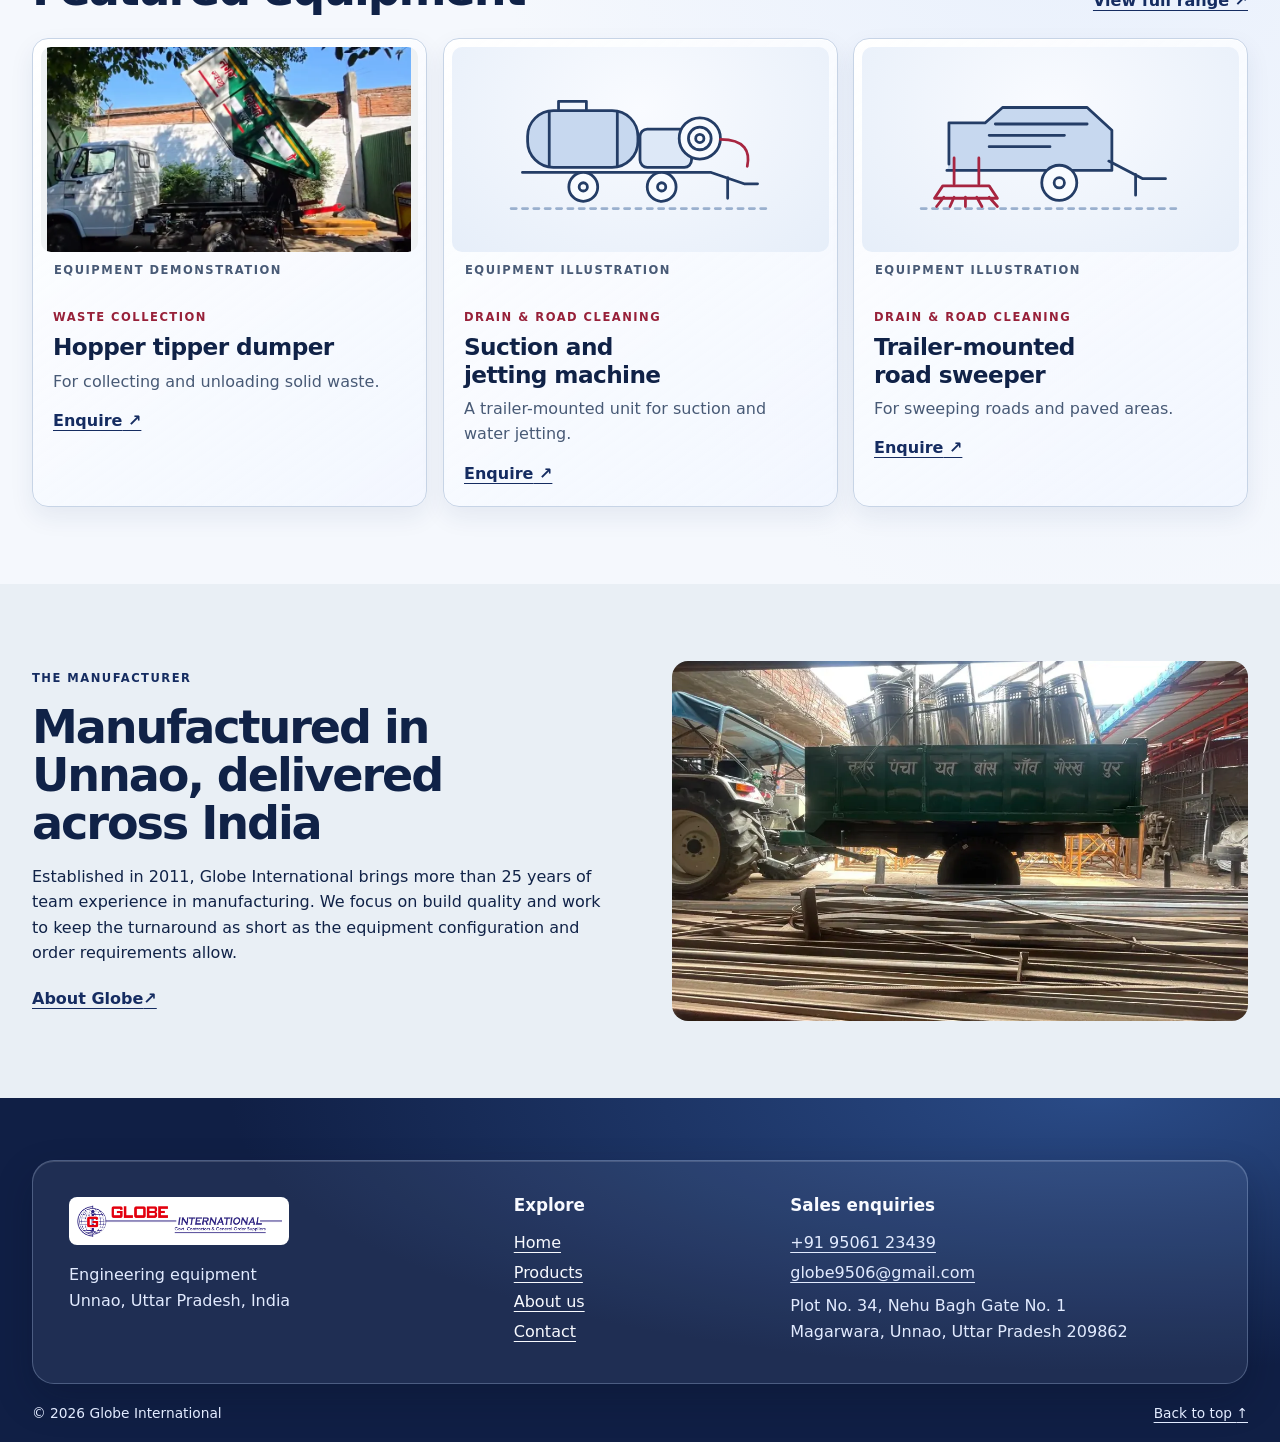
==== commit 246511b0: "Add labelled equipment diagrams and align catalogue cards" ====
--- a/index.html
+++ b/index.html
@@ -1,4 +1,4 @@
-<!doctype html><html lang="en"><head><meta charset="utf-8"><meta name="viewport" content="width=device-width,initial-scale=1"><meta name="robots" content="noindex,nofollow"><meta name="description" content="Globe International manufactures municipal sanitation, public works and agricultural equipment in Unnao, Uttar Pradesh, with delivery across India."><title>Municipal &amp; Agricultural Equipment Manufacturer | Globe International</title><link rel="stylesheet" href="site.css?v=7"><script src="site.js?v=3" defer></script><link rel="icon" href="favicon.svg" type="image/svg+xml"></head><body class="catalog home-page"><a href="#main" class="skip">Skip to content</a><header id="top"><div class="wrap mast"><a href="index.html" class="brand"><img src="media/globe-logo.png" alt="Globe International"></a><nav aria-label="Main"><a href="index.html" aria-current="page">Home</a><a href="products.html">Products</a><a href="about.html">About us</a><a href="contact.html">Contact</a></nav><a class="button mast-cta" href="contact.html">Enquire<span aria-hidden="true"> ↗</span></a></div></header><main id="main"><section class="catalog-hero"><div class="wrap catalog-grid"><div class="catalog-copy"><p class="eyebrow"><span class="dot"></span> MANUFACTURER &amp; SUPPLIER · UNNAO, INDIA</p><h1>Equipment for municipal work and agriculture.</h1><p class="lead">Globe International manufactures equipment for waste collection, road and drain cleaning, public sanitation and agricultural transport. Based in Unnao, Uttar Pradesh, we deliver across India.</p><div class="actions"><a class="button" href="products.html">Explore products<span aria-hidden="true"> ↗</span></a><a class="button secondary" href="contact.html">Discuss requirements<span aria-hidden="true"> ↗</span></a></div></div><figure class="hero-photo"><img src="media/tanker.webp" alt="Yellow vehicle-mounted tank photographed at the workshop" fetchpriority="high"><figcaption><span>WORKSHOP PHOTO</span><span>VEHICLE-MOUNTED TANK</span></figcaption></figure></div></section><div class="band category-band"><div class="wrap groups home-groups"><a href="products.html?group=0"><span class="num">01</span>Waste collection<span aria-hidden="true">↗</span></a><a href="products.html?group=1"><span class="num">02</span>Drain & road cleaning<span aria-hidden="true">↗</span></a><a href="products.html?group=2"><span class="num">03</span>Trailers & tankers<span aria-hidden="true">↗</span></a><a href="products.html?group=3"><span class="num">04</span>Public sanitation<span aria-hidden="true">↗</span></a></div></div>
+<!doctype html><html lang="en"><head><meta charset="utf-8"><meta name="viewport" content="width=device-width,initial-scale=1"><meta name="robots" content="noindex,nofollow"><meta name="description" content="Globe International manufactures municipal sanitation, public works and agricultural equipment in Unnao, Uttar Pradesh, with delivery across India."><title>Municipal &amp; Agricultural Equipment Manufacturer | Globe International</title><link rel="stylesheet" href="site.css?v=8"><script src="site.js?v=3" defer></script><link rel="icon" href="favicon.svg" type="image/svg+xml"></head><body class="catalog home-page"><a href="#main" class="skip">Skip to content</a><header id="top"><div class="wrap mast"><a href="index.html" class="brand"><img src="media/globe-logo.png" alt="Globe International"></a><nav aria-label="Main"><a href="index.html" aria-current="page">Home</a><a href="products.html">Products</a><a href="about.html">About us</a><a href="contact.html">Contact</a></nav><a class="button mast-cta" href="contact.html">Enquire<span aria-hidden="true"> ↗</span></a></div></header><main id="main"><section class="catalog-hero"><div class="wrap catalog-grid"><div class="catalog-copy"><p class="eyebrow"><span class="dot"></span> MANUFACTURER &amp; SUPPLIER · UNNAO, INDIA</p><h1>Equipment for municipal work and agriculture.</h1><p class="lead">Globe International manufactures equipment for waste collection, road and drain cleaning, public sanitation and agricultural transport. Based in Unnao, Uttar Pradesh, we deliver across India.</p><div class="actions"><a class="button" href="products.html">Explore products<span aria-hidden="true"> ↗</span></a><a class="button secondary" href="contact.html">Discuss requirements<span aria-hidden="true"> ↗</span></a></div></div><figure class="hero-photo"><img src="media/tanker.webp" alt="Yellow vehicle-mounted tank photographed at the workshop" fetchpriority="high"><figcaption><span>WORKSHOP PHOTO</span><span>VEHICLE-MOUNTED TANK</span></figcaption></figure></div></section><div class="band category-band"><div class="wrap groups home-groups"><a href="products.html?group=0"><span class="num">01</span>Waste collection<span aria-hidden="true">↗</span></a><a href="products.html?group=1"><span class="num">02</span>Drain & road cleaning<span aria-hidden="true">↗</span></a><a href="products.html?group=2"><span class="num">03</span>Trailers & tankers<span aria-hidden="true">↗</span></a><a href="products.html?group=3"><span class="num">04</span>Public sanitation<span aria-hidden="true">↗</span></a></div></div>
 <section class="wrap section editorial-section" aria-labelledby="globe-at-a-glance">
   <div class="editorial-heading">
     <p class="eyebrow">GLOBE AT A GLANCE</p>
@@ -7,7 +7,7 @@
   </div>
   <div class="info-grid"><article class="info-card"><svg class="info-icon" aria-hidden="true" viewBox="0 0 32 32" fill="none" stroke="currentColor" stroke-width="1.7" stroke-linecap="round" stroke-linejoin="round"><rect x="5" y="6" width="22" height="21" rx="3"/><path d="M10 3v6m12-6v6M5 12h22m-16 7 3 3 7-7"/></svg><h3>Established in 2011</h3><p>Globe International manufactures and supplies engineering equipment from Unnao, Uttar Pradesh.</p></article><article class="info-card"><svg class="info-icon" aria-hidden="true" viewBox="0 0 32 32" fill="none" stroke="currentColor" stroke-width="1.7" stroke-linecap="round" stroke-linejoin="round"><path d="m6 26 13-13a6 6 0 0 0 7-8l-4 4-4-4 4-4a6 6 0 0 0-8 7L3 20a4 4 0 0 0 3 6Z"/></svg><h3>25+ years of team experience</h3><p>Our team brings more than 25 years of manufacturing experience to equipment for municipal, agricultural and public works applications.</p></article><article class="info-card"><svg class="info-icon" aria-hidden="true" viewBox="0 0 32 32" fill="none" stroke="currentColor" stroke-width="1.7" stroke-linecap="round" stroke-linejoin="round"><path d="M3 7h16v15H3zM19 12h5l5 5v5H19M3 22h2m6 0h10m6 0h2"/><circle cx="8" cy="23" r="3"/><circle cx="24" cy="23" r="3"/></svg><h3>Delivery across India</h3><p>Share the delivery location and required date when you enquire so we can discuss the timeline for your order.</p></article></div>
 </section>
-<section class="wrap section"><div class="section-head"><div><p class="eyebrow">THE EQUIPMENT RANGE</p><h2>Featured equipment</h2></div><a class="text-link" href="products.html">View full range<span aria-hidden="true"> ↗</span></a></div><div class="products"><article class="product" data-group="Waste collection"><figure><img src="media/hopper-tipper-dumper.webp" alt="Truck-mounted garbage hopper shown in the raised tipping position" loading="lazy"><figcaption>Equipment demonstration</figcaption></figure><div class="product-body"><p class="eyebrow">Waste collection</p><h2>Hopper tipper dumper</h2><p>For collecting and unloading solid waste.</p><a class="text-link" href="contact.html?product=0">Enquire<span aria-hidden="true"> ↗</span></a></div></article><article class="product" data-group="Drain & road cleaning"><div class="product-photo-pending">Product photo available on request</div><div class="product-body"><p class="eyebrow">Drain & road cleaning</p><h2>Suction and jetting machine</h2><p>A trailer-mounted unit for suction and water jetting.</p><a class="text-link" href="contact.html?product=2">Enquire<span aria-hidden="true"> ↗</span></a></div></article><article class="product" data-group="Drain & road cleaning"><div class="product-photo-pending">Product photo available on request</div><div class="product-body"><p class="eyebrow">Drain & road cleaning</p><h2>Trailer-mounted road sweeper</h2><p>For sweeping roads and paved areas.</p><a class="text-link" href="contact.html?product=3">Enquire<span aria-hidden="true"> ↗</span></a></div></article></div></section><section class="band"><div class="wrap section split"><div><p class="eyebrow">THE MANUFACTURER</p><h2>Manufactured in Unnao, delivered across India</h2><p>Established in 2011, Globe International brings more than 25 years of team experience in manufacturing. We focus on build quality and work to keep the turnaround as short as the equipment configuration and order requirements allow.</p><a class="text-link" href="about.html">About Globe<span aria-hidden="true"> ↗</span></a></div><img src="media/workshop.webp" alt="Trailer and fabrication materials at the workshop" loading="lazy"></div></section></main>
+<section class="wrap section"><div class="section-head"><div><p class="eyebrow">THE EQUIPMENT RANGE</p><h2>Featured equipment</h2></div><a class="text-link" href="products.html">View full range<span aria-hidden="true"> ↗</span></a></div><div class="products"><article class="product" data-group="Waste collection"><figure><img src="media/hopper-tipper-dumper.webp" alt="Truck-mounted garbage hopper shown in the raised tipping position" loading="lazy"><figcaption>Equipment demonstration</figcaption></figure><div class="product-body"><p class="eyebrow">Waste collection</p><h2>Hopper tipper dumper</h2><p>For collecting and unloading solid waste.</p><a class="text-link" href="contact.html?product=0">Enquire<span aria-hidden="true"> ↗</span></a></div></article><article class="product" data-group="Drain & road cleaning"><figure><div class="equipment-diagram"><svg viewBox="0 0 320 165" aria-hidden="true" fill="none" stroke="currentColor" stroke-width="2.7" stroke-linecap="round" stroke-linejoin="round"><path d="M35 140h250" stroke="#9ab0ce" stroke-dasharray="5 6"/><rect x="51" y="45" width="107" height="55" rx="25" fill="#c7d8ef"/><path d="M72 46v53m66-53v53m-57-55v-8h27v8"/><rect x="160" y="63" width="50" height="37" rx="7" fill="#dde8f7"/><circle cx="218" cy="72" r="20" fill="#f8fbff"/><circle cx="218" cy="72" r="11"/><circle cx="218" cy="72" r="4"/><path d="M238 73c24 0 29 12 26 26" stroke="#a72540"/><path d="M46 105h183l32 11h13m-29-6v20"/><circle cx="105" cy="119" r="14" fill="#f8fbff"/><circle cx="181" cy="119" r="14" fill="#f8fbff"/><circle cx="105" cy="119" r="4"/><circle cx="181" cy="119" r="4"/></svg></div><figcaption>Equipment illustration</figcaption></figure><div class="product-body"><p class="eyebrow">Drain & road cleaning</p><h2>Suction and jetting machine</h2><p>A trailer-mounted unit for suction and water jetting.</p><a class="text-link" href="contact.html?product=2">Enquire<span aria-hidden="true"> ↗</span></a></div></article><article class="product" data-group="Drain & road cleaning"><figure><div class="equipment-diagram"><svg viewBox="0 0 320 165" aria-hidden="true" fill="none" stroke="currentColor" stroke-width="2.7" stroke-linecap="round" stroke-linejoin="round"><path d="M35 140h250" stroke="#9ab0ce" stroke-dasharray="5 6"/><path d="M62 97V57h35l17-15h82l24 22v39H60" fill="#c7d8ef"/><path d="M107 58h89m-95 11h73m-73 11h59m57 14 33 17h22m-29-4v20"/><circle cx="169" cy="115" r="17" fill="#f8fbff"/><circle cx="169" cy="115" r="5"/><path d="M67 91v25m24-25v25M56 118h45l8 12H48zM57 129l-7 9m17-9-4 9m15-9v9m11-9 5 9m7-9 8 9" stroke="#a72540"/></svg></div><figcaption>Equipment illustration</figcaption></figure><div class="product-body"><p class="eyebrow">Drain & road cleaning</p><h2>Trailer-mounted road sweeper</h2><p>For sweeping roads and paved areas.</p><a class="text-link" href="contact.html?product=3">Enquire<span aria-hidden="true"> ↗</span></a></div></article></div></section><section class="band"><div class="wrap section split"><div><p class="eyebrow">THE MANUFACTURER</p><h2>Manufactured in Unnao, delivered across India</h2><p>Established in 2011, Globe International brings more than 25 years of team experience in manufacturing. We focus on build quality and work to keep the turnaround as short as the equipment configuration and order requirements allow.</p><a class="text-link" href="about.html">About Globe<span aria-hidden="true"> ↗</span></a></div><img src="media/workshop.webp" alt="Trailer and fabrication materials at the workshop" loading="lazy"></div></section></main>
 <footer class="site-footer">
   <div class="wrap footer-grid">
     <div class="footer-brand">
--- a/site.css
+++ b/site.css
@@ -443,15 +443,22 @@
   .info-grid { grid-template-columns: 1fr; gap: 10px; }
 }
 
-.product-photo-pending {
-  display: grid;
-  min-height: 145px;
+
+.product figure .equipment-diagram {
+  display: grid;
   place-items: center;
-  padding: 20px;
-  border: 1px solid var(--line);
+  height: 205px;
   border-radius: 10px;
-  background: #e8effa;
-  color: var(--muted);
-  font-weight: 650;
-  text-align: center;
-}
+  background: radial-gradient(ellipse at 50% 30%, #f9fbff, #e6eef9);
+  color: #243d66;
+}
+.equipment-diagram svg { width: min(88%, 330px); height: 90%; }
+@media (max-width: 900px) {
+  .product figure .equipment-diagram { height: 165px; }
+}
+@media (max-width: 670px) {
+  .product figure .equipment-diagram { height: 133px; }
+}
+@media (max-width: 580px) {
+  .product-section .product figure .equipment-diagram { height: 175px; }
+}
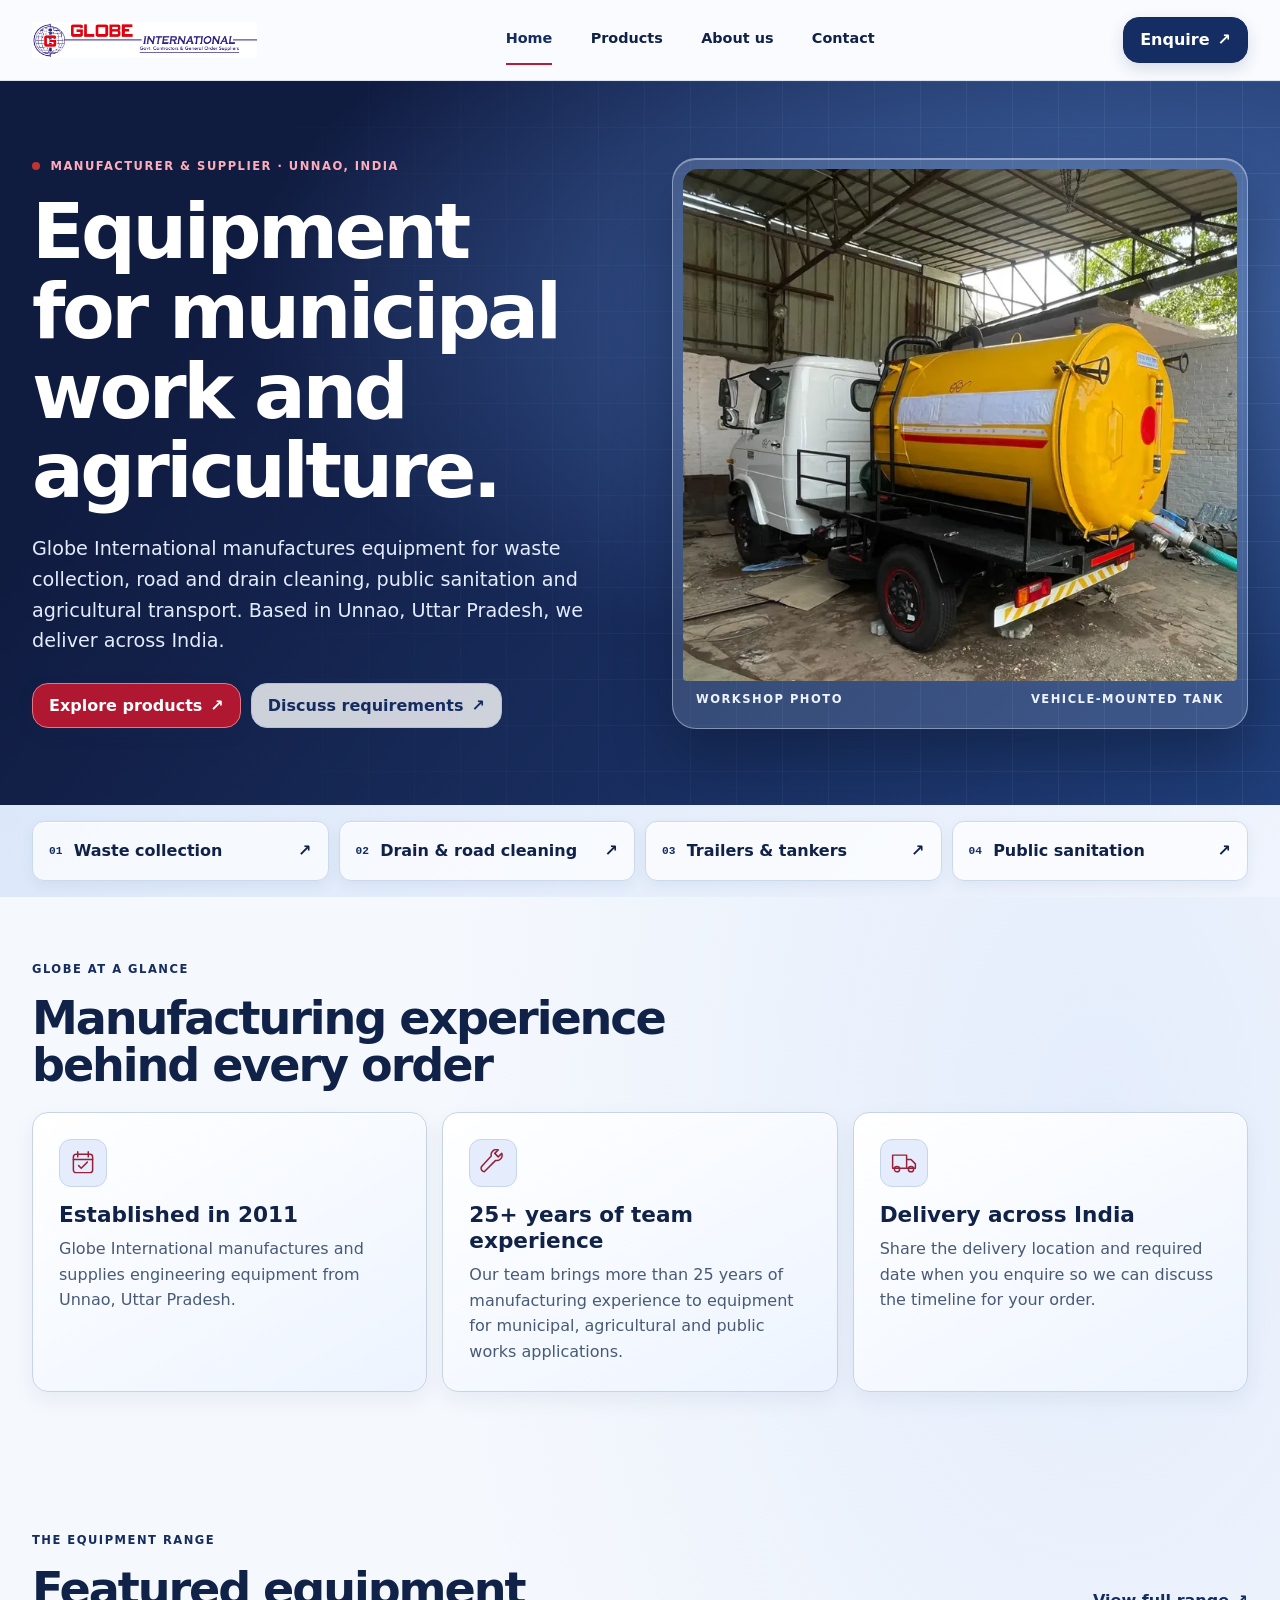
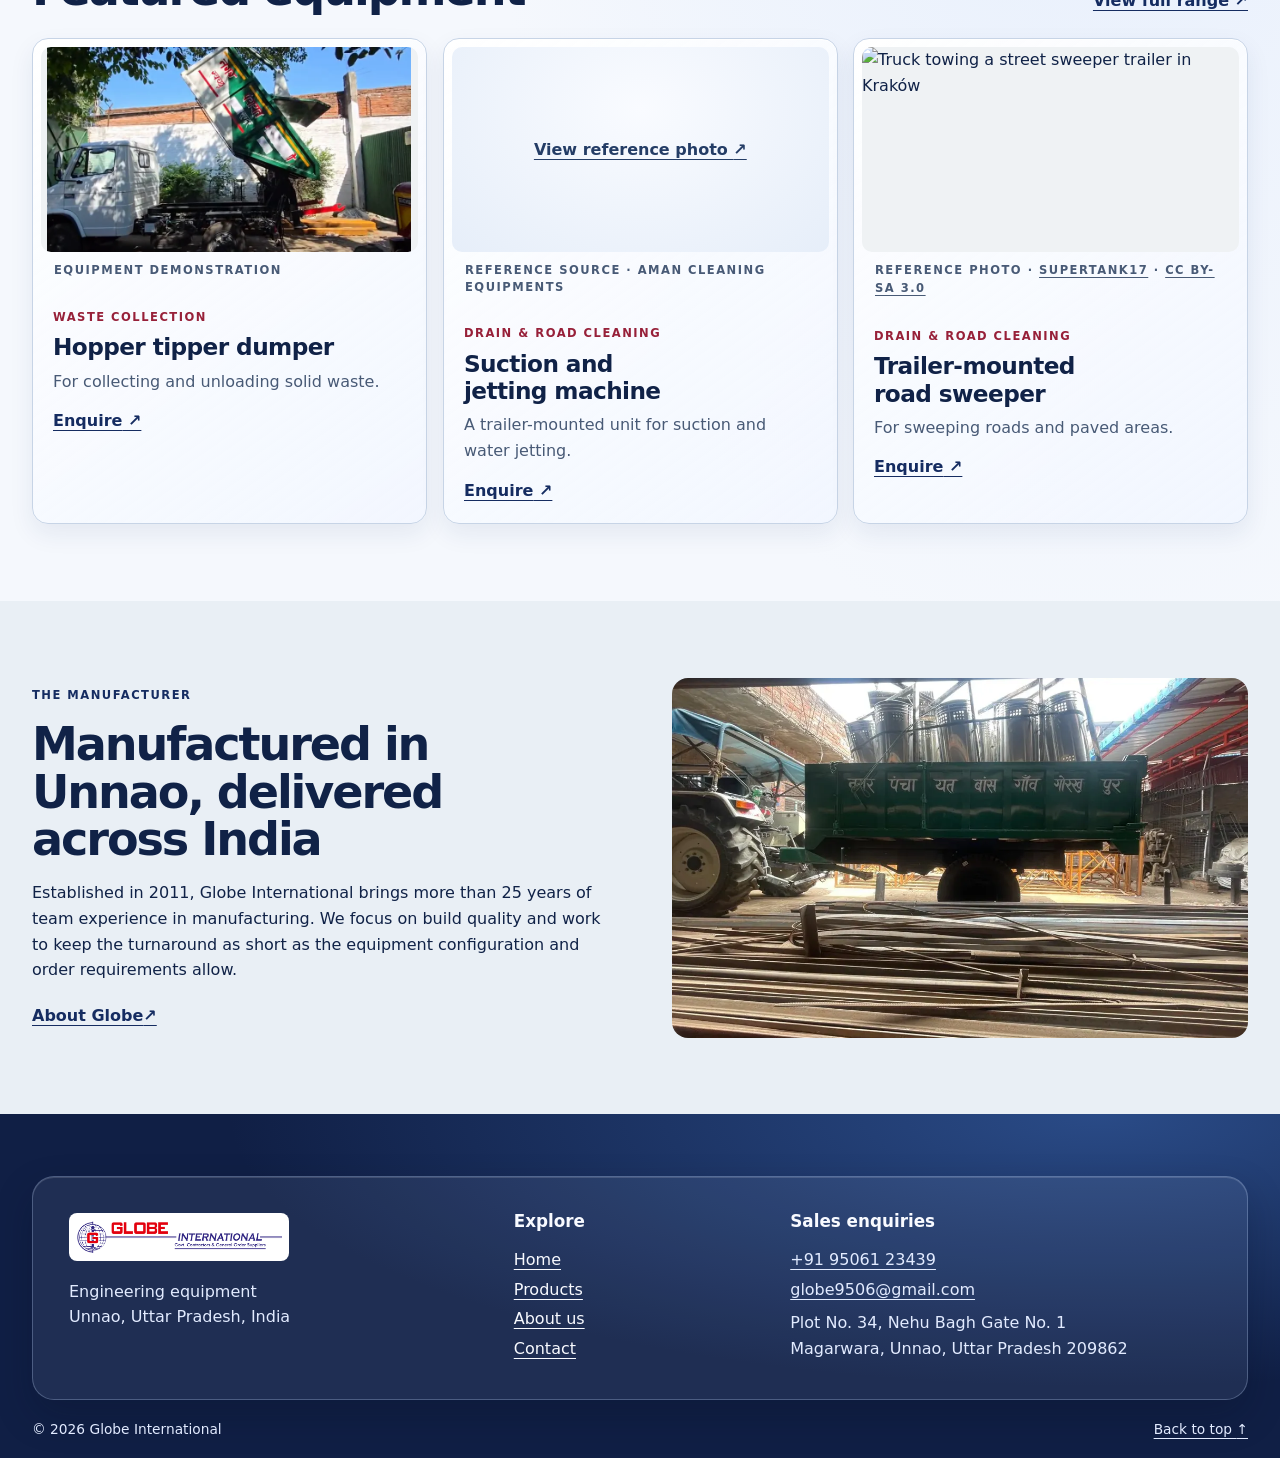
==== commit 5c035385: "Replace equipment diagrams with real photo references" ====
--- a/index.html
+++ b/index.html
@@ -1,4 +1,4 @@
-<!doctype html><html lang="en"><head><meta charset="utf-8"><meta name="viewport" content="width=device-width,initial-scale=1"><meta name="robots" content="noindex,nofollow"><meta name="description" content="Globe International manufactures municipal sanitation, public works and agricultural equipment in Unnao, Uttar Pradesh, with delivery across India."><title>Municipal &amp; Agricultural Equipment Manufacturer | Globe International</title><link rel="stylesheet" href="site.css?v=8"><script src="site.js?v=3" defer></script><link rel="icon" href="favicon.svg" type="image/svg+xml"></head><body class="catalog home-page"><a href="#main" class="skip">Skip to content</a><header id="top"><div class="wrap mast"><a href="index.html" class="brand"><img src="media/globe-logo.png" alt="Globe International"></a><nav aria-label="Main"><a href="index.html" aria-current="page">Home</a><a href="products.html">Products</a><a href="about.html">About us</a><a href="contact.html">Contact</a></nav><a class="button mast-cta" href="contact.html">Enquire<span aria-hidden="true"> ↗</span></a></div></header><main id="main"><section class="catalog-hero"><div class="wrap catalog-grid"><div class="catalog-copy"><p class="eyebrow"><span class="dot"></span> MANUFACTURER &amp; SUPPLIER · UNNAO, INDIA</p><h1>Equipment for municipal work and agriculture.</h1><p class="lead">Globe International manufactures equipment for waste collection, road and drain cleaning, public sanitation and agricultural transport. Based in Unnao, Uttar Pradesh, we deliver across India.</p><div class="actions"><a class="button" href="products.html">Explore products<span aria-hidden="true"> ↗</span></a><a class="button secondary" href="contact.html">Discuss requirements<span aria-hidden="true"> ↗</span></a></div></div><figure class="hero-photo"><img src="media/tanker.webp" alt="Yellow vehicle-mounted tank photographed at the workshop" fetchpriority="high"><figcaption><span>WORKSHOP PHOTO</span><span>VEHICLE-MOUNTED TANK</span></figcaption></figure></div></section><div class="band category-band"><div class="wrap groups home-groups"><a href="products.html?group=0"><span class="num">01</span>Waste collection<span aria-hidden="true">↗</span></a><a href="products.html?group=1"><span class="num">02</span>Drain & road cleaning<span aria-hidden="true">↗</span></a><a href="products.html?group=2"><span class="num">03</span>Trailers & tankers<span aria-hidden="true">↗</span></a><a href="products.html?group=3"><span class="num">04</span>Public sanitation<span aria-hidden="true">↗</span></a></div></div>
+<!doctype html><html lang="en"><head><meta charset="utf-8"><meta name="viewport" content="width=device-width,initial-scale=1"><meta name="robots" content="noindex,nofollow"><meta name="description" content="Globe International manufactures municipal sanitation, public works and agricultural equipment in Unnao, Uttar Pradesh, with delivery across India."><title>Municipal &amp; Agricultural Equipment Manufacturer | Globe International</title><link rel="stylesheet" href="site.css?v=9"><script src="site.js?v=3" defer></script><link rel="icon" href="favicon.svg" type="image/svg+xml"></head><body class="catalog home-page"><a href="#main" class="skip">Skip to content</a><header id="top"><div class="wrap mast"><a href="index.html" class="brand"><img src="media/globe-logo.png" alt="Globe International"></a><nav aria-label="Main"><a href="index.html" aria-current="page">Home</a><a href="products.html">Products</a><a href="about.html">About us</a><a href="contact.html">Contact</a></nav><a class="button mast-cta" href="contact.html">Enquire<span aria-hidden="true"> ↗</span></a></div></header><main id="main"><section class="catalog-hero"><div class="wrap catalog-grid"><div class="catalog-copy"><p class="eyebrow"><span class="dot"></span> MANUFACTURER &amp; SUPPLIER · UNNAO, INDIA</p><h1>Equipment for municipal work and agriculture.</h1><p class="lead">Globe International manufactures equipment for waste collection, road and drain cleaning, public sanitation and agricultural transport. Based in Unnao, Uttar Pradesh, we deliver across India.</p><div class="actions"><a class="button" href="products.html">Explore products<span aria-hidden="true"> ↗</span></a><a class="button secondary" href="contact.html">Discuss requirements<span aria-hidden="true"> ↗</span></a></div></div><figure class="hero-photo"><img src="media/tanker.webp" alt="Yellow vehicle-mounted tank photographed at the workshop" fetchpriority="high"><figcaption><span>WORKSHOP PHOTO</span><span>VEHICLE-MOUNTED TANK</span></figcaption></figure></div></section><div class="band category-band"><div class="wrap groups home-groups"><a href="products.html?group=0"><span class="num">01</span>Waste collection<span aria-hidden="true">↗</span></a><a href="products.html?group=1"><span class="num">02</span>Drain & road cleaning<span aria-hidden="true">↗</span></a><a href="products.html?group=2"><span class="num">03</span>Trailers & tankers<span aria-hidden="true">↗</span></a><a href="products.html?group=3"><span class="num">04</span>Public sanitation<span aria-hidden="true">↗</span></a></div></div>
 <section class="wrap section editorial-section" aria-labelledby="globe-at-a-glance">
   <div class="editorial-heading">
     <p class="eyebrow">GLOBE AT A GLANCE</p>
@@ -7,7 +7,7 @@
   </div>
   <div class="info-grid"><article class="info-card"><svg class="info-icon" aria-hidden="true" viewBox="0 0 32 32" fill="none" stroke="currentColor" stroke-width="1.7" stroke-linecap="round" stroke-linejoin="round"><rect x="5" y="6" width="22" height="21" rx="3"/><path d="M10 3v6m12-6v6M5 12h22m-16 7 3 3 7-7"/></svg><h3>Established in 2011</h3><p>Globe International manufactures and supplies engineering equipment from Unnao, Uttar Pradesh.</p></article><article class="info-card"><svg class="info-icon" aria-hidden="true" viewBox="0 0 32 32" fill="none" stroke="currentColor" stroke-width="1.7" stroke-linecap="round" stroke-linejoin="round"><path d="m6 26 13-13a6 6 0 0 0 7-8l-4 4-4-4 4-4a6 6 0 0 0-8 7L3 20a4 4 0 0 0 3 6Z"/></svg><h3>25+ years of team experience</h3><p>Our team brings more than 25 years of manufacturing experience to equipment for municipal, agricultural and public works applications.</p></article><article class="info-card"><svg class="info-icon" aria-hidden="true" viewBox="0 0 32 32" fill="none" stroke="currentColor" stroke-width="1.7" stroke-linecap="round" stroke-linejoin="round"><path d="M3 7h16v15H3zM19 12h5l5 5v5H19M3 22h2m6 0h10m6 0h2"/><circle cx="8" cy="23" r="3"/><circle cx="24" cy="23" r="3"/></svg><h3>Delivery across India</h3><p>Share the delivery location and required date when you enquire so we can discuss the timeline for your order.</p></article></div>
 </section>
-<section class="wrap section"><div class="section-head"><div><p class="eyebrow">THE EQUIPMENT RANGE</p><h2>Featured equipment</h2></div><a class="text-link" href="products.html">View full range<span aria-hidden="true"> ↗</span></a></div><div class="products"><article class="product" data-group="Waste collection"><figure><img src="media/hopper-tipper-dumper.webp" alt="Truck-mounted garbage hopper shown in the raised tipping position" loading="lazy"><figcaption>Equipment demonstration</figcaption></figure><div class="product-body"><p class="eyebrow">Waste collection</p><h2>Hopper tipper dumper</h2><p>For collecting and unloading solid waste.</p><a class="text-link" href="contact.html?product=0">Enquire<span aria-hidden="true"> ↗</span></a></div></article><article class="product" data-group="Drain & road cleaning"><figure><div class="equipment-diagram"><svg viewBox="0 0 320 165" aria-hidden="true" fill="none" stroke="currentColor" stroke-width="2.7" stroke-linecap="round" stroke-linejoin="round"><path d="M35 140h250" stroke="#9ab0ce" stroke-dasharray="5 6"/><rect x="51" y="45" width="107" height="55" rx="25" fill="#c7d8ef"/><path d="M72 46v53m66-53v53m-57-55v-8h27v8"/><rect x="160" y="63" width="50" height="37" rx="7" fill="#dde8f7"/><circle cx="218" cy="72" r="20" fill="#f8fbff"/><circle cx="218" cy="72" r="11"/><circle cx="218" cy="72" r="4"/><path d="M238 73c24 0 29 12 26 26" stroke="#a72540"/><path d="M46 105h183l32 11h13m-29-6v20"/><circle cx="105" cy="119" r="14" fill="#f8fbff"/><circle cx="181" cy="119" r="14" fill="#f8fbff"/><circle cx="105" cy="119" r="4"/><circle cx="181" cy="119" r="4"/></svg></div><figcaption>Equipment illustration</figcaption></figure><div class="product-body"><p class="eyebrow">Drain & road cleaning</p><h2>Suction and jetting machine</h2><p>A trailer-mounted unit for suction and water jetting.</p><a class="text-link" href="contact.html?product=2">Enquire<span aria-hidden="true"> ↗</span></a></div></article><article class="product" data-group="Drain & road cleaning"><figure><div class="equipment-diagram"><svg viewBox="0 0 320 165" aria-hidden="true" fill="none" stroke="currentColor" stroke-width="2.7" stroke-linecap="round" stroke-linejoin="round"><path d="M35 140h250" stroke="#9ab0ce" stroke-dasharray="5 6"/><path d="M62 97V57h35l17-15h82l24 22v39H60" fill="#c7d8ef"/><path d="M107 58h89m-95 11h73m-73 11h59m57 14 33 17h22m-29-4v20"/><circle cx="169" cy="115" r="17" fill="#f8fbff"/><circle cx="169" cy="115" r="5"/><path d="M67 91v25m24-25v25M56 118h45l8 12H48zM57 129l-7 9m17-9-4 9m15-9v9m11-9 5 9m7-9 8 9" stroke="#a72540"/></svg></div><figcaption>Equipment illustration</figcaption></figure><div class="product-body"><p class="eyebrow">Drain & road cleaning</p><h2>Trailer-mounted road sweeper</h2><p>For sweeping roads and paved areas.</p><a class="text-link" href="contact.html?product=3">Enquire<span aria-hidden="true"> ↗</span></a></div></article></div></section><section class="band"><div class="wrap section split"><div><p class="eyebrow">THE MANUFACTURER</p><h2>Manufactured in Unnao, delivered across India</h2><p>Established in 2011, Globe International brings more than 25 years of team experience in manufacturing. We focus on build quality and work to keep the turnaround as short as the equipment configuration and order requirements allow.</p><a class="text-link" href="about.html">About Globe<span aria-hidden="true"> ↗</span></a></div><img src="media/workshop.webp" alt="Trailer and fabrication materials at the workshop" loading="lazy"></div></section></main>
+<section class="wrap section"><div class="section-head"><div><p class="eyebrow">THE EQUIPMENT RANGE</p><h2>Featured equipment</h2></div><a class="text-link" href="products.html">View full range<span aria-hidden="true"> ↗</span></a></div><div class="products"><article class="product" data-group="Waste collection"><figure><img src="media/hopper-tipper-dumper.webp" alt="Truck-mounted garbage hopper shown in the raised tipping position" loading="lazy"><figcaption>Equipment demonstration</figcaption></figure><div class="product-body"><p class="eyebrow">Waste collection</p><h2>Hopper tipper dumper</h2><p>For collecting and unloading solid waste.</p><a class="text-link" href="contact.html?product=0">Enquire<span aria-hidden="true"> ↗</span></a></div></article><article class="product" data-group="Drain & road cleaning"><figure><div class="equipment-photo-link"><a href="https://www.amancleaningequipments.com/tractor-trailer-mounted-sewer-suction-cum-jetting-machine/">View reference photo <span aria-hidden="true">↗</span></a></div><figcaption>Reference source · Aman Cleaning Equipments</figcaption></figure><div class="product-body"><p class="eyebrow">Drain & road cleaning</p><h2>Suction and jetting machine</h2><p>A trailer-mounted unit for suction and water jetting.</p><a class="text-link" href="contact.html?product=2">Enquire<span aria-hidden="true"> ↗</span></a></div></article><article class="product" data-group="Drain & road cleaning"><figure><img src="https://thumb.wikimedia.org/wikipedia/commons/thumb/d/dd/Star_1142_towing_a_street_sweeper_trailer_on_Zygmunta_Krasi%C5%84skiego_avenue_in_Krak%C3%B3w_%283%29.jpg/960px-Star_1142_towing_a_street_sweeper_trailer_on_Zygmunta_Krasi%C5%84skiego_avenue_in_Krak%C3%B3w_%283%29.jpg" alt="Truck towing a street sweeper trailer in Kraków" loading="lazy" referrerpolicy="no-referrer"><figcaption class="reference-caption">Reference photo · <a href="https://commons.wikimedia.org/wiki/File:Star_1142_towing_a_street_sweeper_trailer_on_Zygmunta_Krasi%C5%84skiego_avenue_in_Krak%C3%B3w_(3).jpg">SuperTank17</a> · <a href="https://creativecommons.org/licenses/by-sa/3.0/">CC BY-SA 3.0</a></figcaption></figure><div class="product-body"><p class="eyebrow">Drain & road cleaning</p><h2>Trailer-mounted road sweeper</h2><p>For sweeping roads and paved areas.</p><a class="text-link" href="contact.html?product=3">Enquire<span aria-hidden="true"> ↗</span></a></div></article></div></section><section class="band"><div class="wrap section split"><div><p class="eyebrow">THE MANUFACTURER</p><h2>Manufactured in Unnao, delivered across India</h2><p>Established in 2011, Globe International brings more than 25 years of team experience in manufacturing. We focus on build quality and work to keep the turnaround as short as the equipment configuration and order requirements allow.</p><a class="text-link" href="about.html">About Globe<span aria-hidden="true"> ↗</span></a></div><img src="media/workshop.webp" alt="Trailer and fabrication materials at the workshop" loading="lazy"></div></section></main>
 <footer class="site-footer">
   <div class="wrap footer-grid">
     <div class="footer-brand">
--- a/site.css
+++ b/site.css
@@ -444,7 +444,7 @@
 }
 
 
-.product figure .equipment-diagram {
+.product figure .equipment-photo-link {
   display: grid;
   place-items: center;
   height: 205px;
@@ -452,13 +452,19 @@
   background: radial-gradient(ellipse at 50% 30%, #f9fbff, #e6eef9);
   color: #243d66;
 }
-.equipment-diagram svg { width: min(88%, 330px); height: 90%; }
+.equipment-photo-link {
+  padding: 16px;
+  text-align: center;
+}
+.equipment-photo-link a { font-weight: 700; text-underline-offset: 4px; }
+.product figcaption.reference-caption { line-height: 1.55; }
+.reference-caption a { text-underline-offset: 3px; }
 @media (max-width: 900px) {
-  .product figure .equipment-diagram { height: 165px; }
+  .product figure .equipment-photo-link { height: 165px; }
 }
 @media (max-width: 670px) {
-  .product figure .equipment-diagram { height: 133px; }
+  .product figure .equipment-photo-link { height: 133px; }
 }
 @media (max-width: 580px) {
-  .product-section .product figure .equipment-diagram { height: 175px; }
-}
+  .product-section .product figure .equipment-photo-link { height: 175px; }
+}
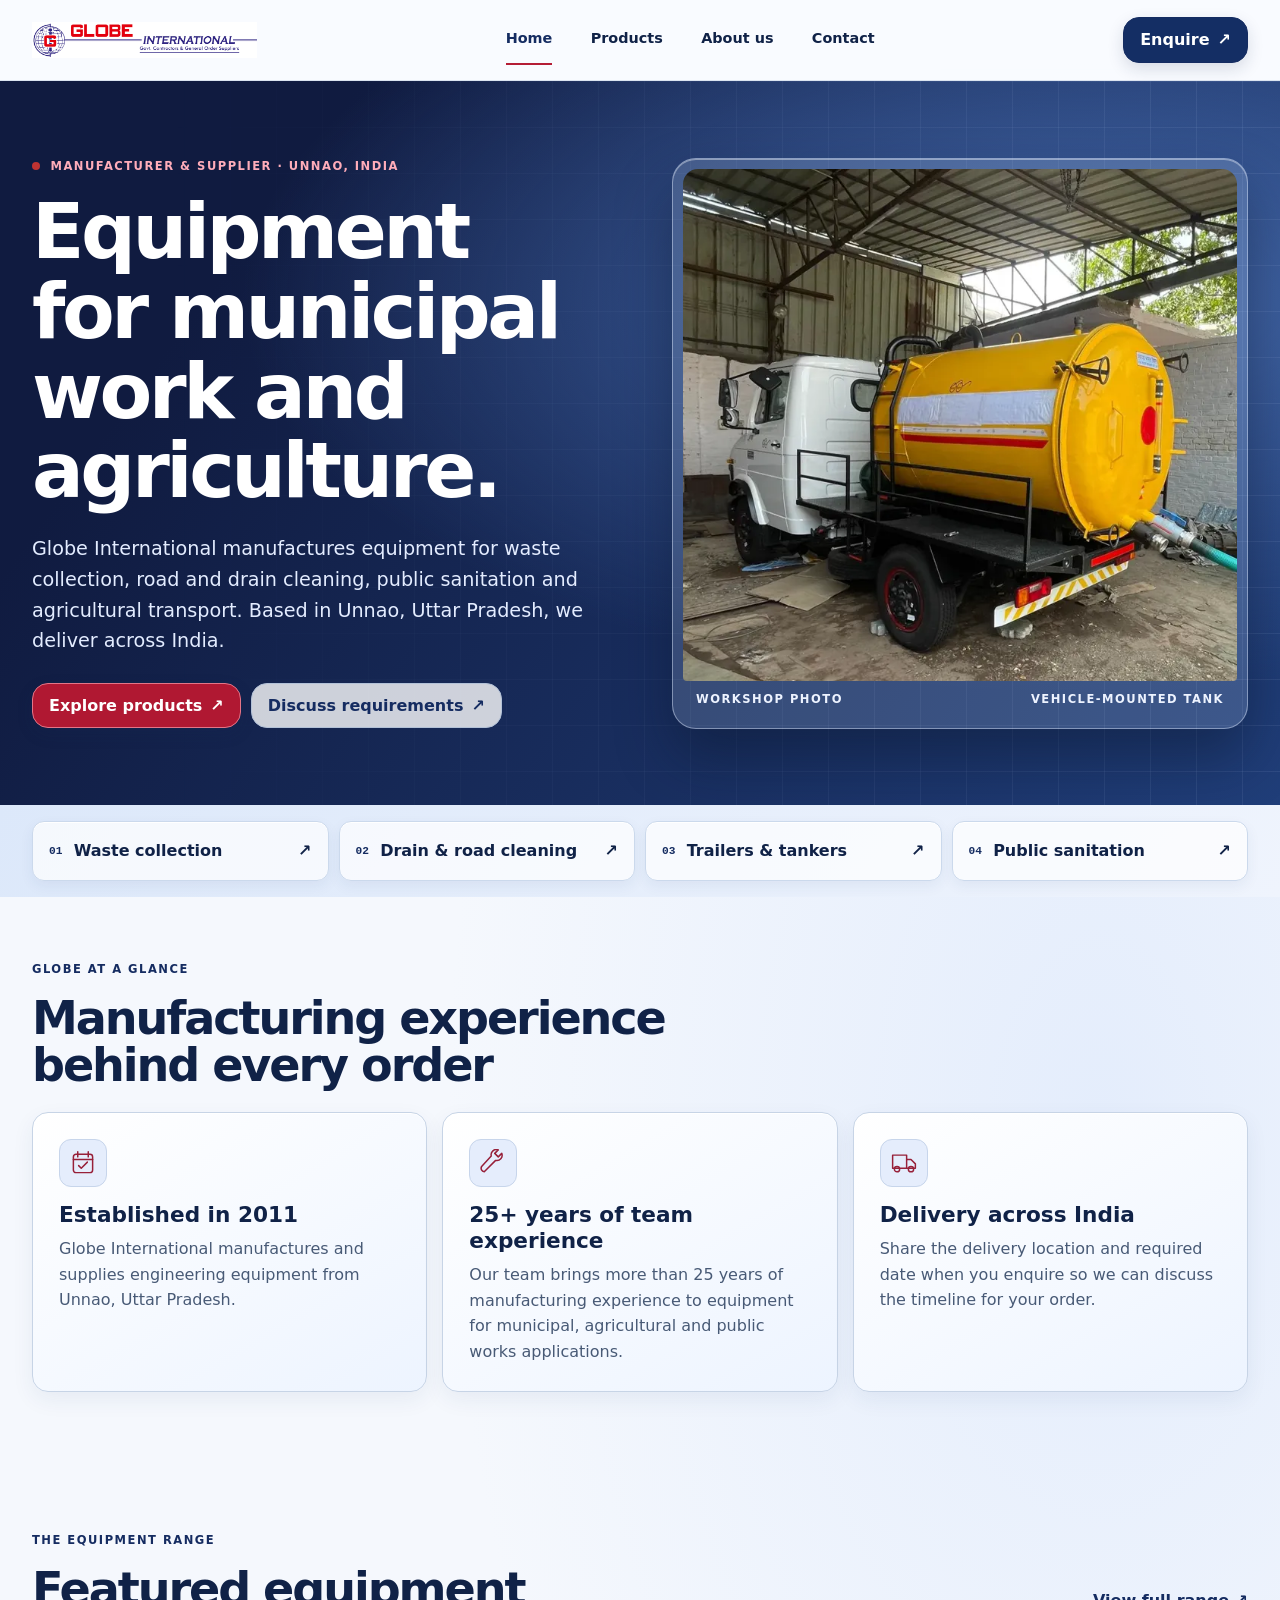
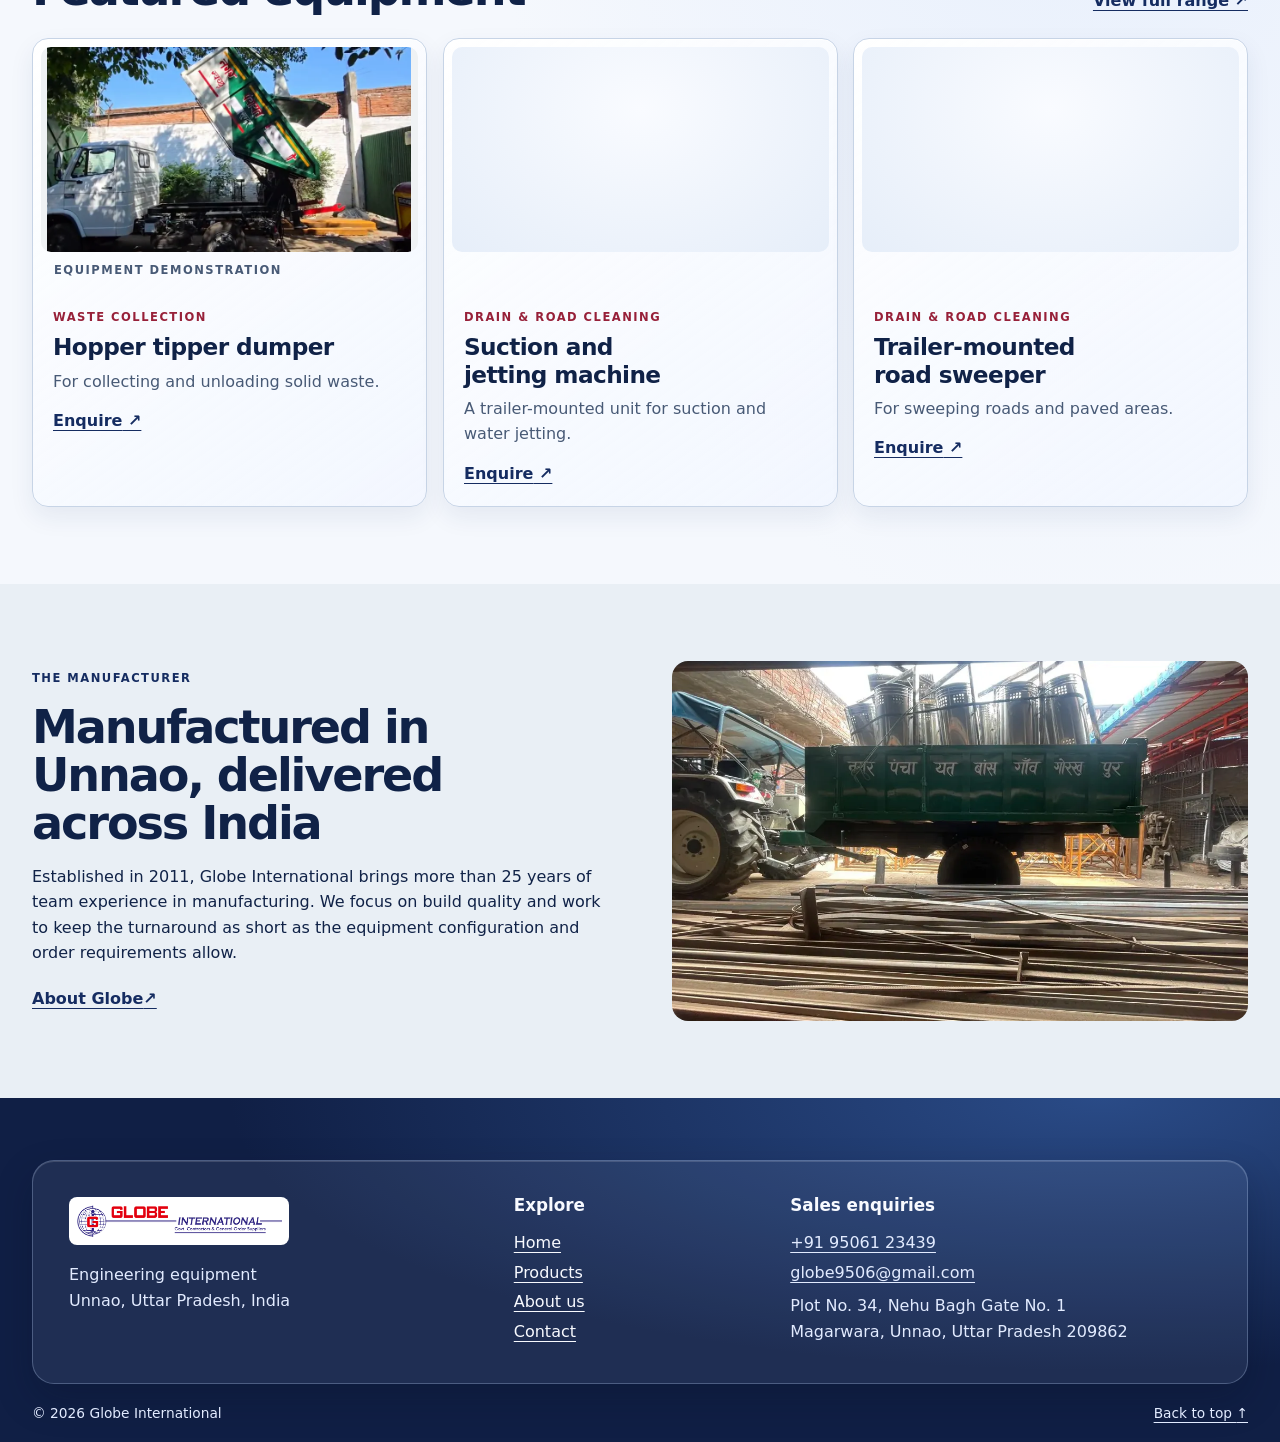
==== commit 1e93eee1: "Remove external photo references pending Globe product photos" ====
--- a/index.html
+++ b/index.html
@@ -1,4 +1,4 @@
-<!doctype html><html lang="en"><head><meta charset="utf-8"><meta name="viewport" content="width=device-width,initial-scale=1"><meta name="robots" content="noindex,nofollow"><meta name="description" content="Globe International manufactures municipal sanitation, public works and agricultural equipment in Unnao, Uttar Pradesh, with delivery across India."><title>Municipal &amp; Agricultural Equipment Manufacturer | Globe International</title><link rel="stylesheet" href="site.css?v=9"><script src="site.js?v=3" defer></script><link rel="icon" href="favicon.svg" type="image/svg+xml"></head><body class="catalog home-page"><a href="#main" class="skip">Skip to content</a><header id="top"><div class="wrap mast"><a href="index.html" class="brand"><img src="media/globe-logo.png" alt="Globe International"></a><nav aria-label="Main"><a href="index.html" aria-current="page">Home</a><a href="products.html">Products</a><a href="about.html">About us</a><a href="contact.html">Contact</a></nav><a class="button mast-cta" href="contact.html">Enquire<span aria-hidden="true"> ↗</span></a></div></header><main id="main"><section class="catalog-hero"><div class="wrap catalog-grid"><div class="catalog-copy"><p class="eyebrow"><span class="dot"></span> MANUFACTURER &amp; SUPPLIER · UNNAO, INDIA</p><h1>Equipment for municipal work and agriculture.</h1><p class="lead">Globe International manufactures equipment for waste collection, road and drain cleaning, public sanitation and agricultural transport. Based in Unnao, Uttar Pradesh, we deliver across India.</p><div class="actions"><a class="button" href="products.html">Explore products<span aria-hidden="true"> ↗</span></a><a class="button secondary" href="contact.html">Discuss requirements<span aria-hidden="true"> ↗</span></a></div></div><figure class="hero-photo"><img src="media/tanker.webp" alt="Yellow vehicle-mounted tank photographed at the workshop" fetchpriority="high"><figcaption><span>WORKSHOP PHOTO</span><span>VEHICLE-MOUNTED TANK</span></figcaption></figure></div></section><div class="band category-band"><div class="wrap groups home-groups"><a href="products.html?group=0"><span class="num">01</span>Waste collection<span aria-hidden="true">↗</span></a><a href="products.html?group=1"><span class="num">02</span>Drain & road cleaning<span aria-hidden="true">↗</span></a><a href="products.html?group=2"><span class="num">03</span>Trailers & tankers<span aria-hidden="true">↗</span></a><a href="products.html?group=3"><span class="num">04</span>Public sanitation<span aria-hidden="true">↗</span></a></div></div>
+<!doctype html><html lang="en"><head><meta charset="utf-8"><meta name="viewport" content="width=device-width,initial-scale=1"><meta name="robots" content="noindex,nofollow"><meta name="description" content="Globe International manufactures municipal sanitation, public works and agricultural equipment in Unnao, Uttar Pradesh, with delivery across India."><title>Municipal &amp; Agricultural Equipment Manufacturer | Globe International</title><link rel="stylesheet" href="site.css?v=10"><script src="site.js?v=3" defer></script><link rel="icon" href="favicon.svg" type="image/svg+xml"></head><body class="catalog home-page"><a href="#main" class="skip">Skip to content</a><header id="top"><div class="wrap mast"><a href="index.html" class="brand"><img src="media/globe-logo.png" alt="Globe International"></a><nav aria-label="Main"><a href="index.html" aria-current="page">Home</a><a href="products.html">Products</a><a href="about.html">About us</a><a href="contact.html">Contact</a></nav><a class="button mast-cta" href="contact.html">Enquire<span aria-hidden="true"> ↗</span></a></div></header><main id="main"><section class="catalog-hero"><div class="wrap catalog-grid"><div class="catalog-copy"><p class="eyebrow"><span class="dot"></span> MANUFACTURER &amp; SUPPLIER · UNNAO, INDIA</p><h1>Equipment for municipal work and agriculture.</h1><p class="lead">Globe International manufactures equipment for waste collection, road and drain cleaning, public sanitation and agricultural transport. Based in Unnao, Uttar Pradesh, we deliver across India.</p><div class="actions"><a class="button" href="products.html">Explore products<span aria-hidden="true"> ↗</span></a><a class="button secondary" href="contact.html">Discuss requirements<span aria-hidden="true"> ↗</span></a></div></div><figure class="hero-photo"><img src="media/tanker.webp" alt="Yellow vehicle-mounted tank photographed at the workshop" fetchpriority="high"><figcaption><span>WORKSHOP PHOTO</span><span>VEHICLE-MOUNTED TANK</span></figcaption></figure></div></section><div class="band category-band"><div class="wrap groups home-groups"><a href="products.html?group=0"><span class="num">01</span>Waste collection<span aria-hidden="true">↗</span></a><a href="products.html?group=1"><span class="num">02</span>Drain & road cleaning<span aria-hidden="true">↗</span></a><a href="products.html?group=2"><span class="num">03</span>Trailers & tankers<span aria-hidden="true">↗</span></a><a href="products.html?group=3"><span class="num">04</span>Public sanitation<span aria-hidden="true">↗</span></a></div></div>
 <section class="wrap section editorial-section" aria-labelledby="globe-at-a-glance">
   <div class="editorial-heading">
     <p class="eyebrow">GLOBE AT A GLANCE</p>
@@ -7,7 +7,7 @@
   </div>
   <div class="info-grid"><article class="info-card"><svg class="info-icon" aria-hidden="true" viewBox="0 0 32 32" fill="none" stroke="currentColor" stroke-width="1.7" stroke-linecap="round" stroke-linejoin="round"><rect x="5" y="6" width="22" height="21" rx="3"/><path d="M10 3v6m12-6v6M5 12h22m-16 7 3 3 7-7"/></svg><h3>Established in 2011</h3><p>Globe International manufactures and supplies engineering equipment from Unnao, Uttar Pradesh.</p></article><article class="info-card"><svg class="info-icon" aria-hidden="true" viewBox="0 0 32 32" fill="none" stroke="currentColor" stroke-width="1.7" stroke-linecap="round" stroke-linejoin="round"><path d="m6 26 13-13a6 6 0 0 0 7-8l-4 4-4-4 4-4a6 6 0 0 0-8 7L3 20a4 4 0 0 0 3 6Z"/></svg><h3>25+ years of team experience</h3><p>Our team brings more than 25 years of manufacturing experience to equipment for municipal, agricultural and public works applications.</p></article><article class="info-card"><svg class="info-icon" aria-hidden="true" viewBox="0 0 32 32" fill="none" stroke="currentColor" stroke-width="1.7" stroke-linecap="round" stroke-linejoin="round"><path d="M3 7h16v15H3zM19 12h5l5 5v5H19M3 22h2m6 0h10m6 0h2"/><circle cx="8" cy="23" r="3"/><circle cx="24" cy="23" r="3"/></svg><h3>Delivery across India</h3><p>Share the delivery location and required date when you enquire so we can discuss the timeline for your order.</p></article></div>
 </section>
-<section class="wrap section"><div class="section-head"><div><p class="eyebrow">THE EQUIPMENT RANGE</p><h2>Featured equipment</h2></div><a class="text-link" href="products.html">View full range<span aria-hidden="true"> ↗</span></a></div><div class="products"><article class="product" data-group="Waste collection"><figure><img src="media/hopper-tipper-dumper.webp" alt="Truck-mounted garbage hopper shown in the raised tipping position" loading="lazy"><figcaption>Equipment demonstration</figcaption></figure><div class="product-body"><p class="eyebrow">Waste collection</p><h2>Hopper tipper dumper</h2><p>For collecting and unloading solid waste.</p><a class="text-link" href="contact.html?product=0">Enquire<span aria-hidden="true"> ↗</span></a></div></article><article class="product" data-group="Drain & road cleaning"><figure><div class="equipment-photo-link"><a href="https://www.amancleaningequipments.com/tractor-trailer-mounted-sewer-suction-cum-jetting-machine/">View reference photo <span aria-hidden="true">↗</span></a></div><figcaption>Reference source · Aman Cleaning Equipments</figcaption></figure><div class="product-body"><p class="eyebrow">Drain & road cleaning</p><h2>Suction and jetting machine</h2><p>A trailer-mounted unit for suction and water jetting.</p><a class="text-link" href="contact.html?product=2">Enquire<span aria-hidden="true"> ↗</span></a></div></article><article class="product" data-group="Drain & road cleaning"><figure><img src="https://thumb.wikimedia.org/wikipedia/commons/thumb/d/dd/Star_1142_towing_a_street_sweeper_trailer_on_Zygmunta_Krasi%C5%84skiego_avenue_in_Krak%C3%B3w_%283%29.jpg/960px-Star_1142_towing_a_street_sweeper_trailer_on_Zygmunta_Krasi%C5%84skiego_avenue_in_Krak%C3%B3w_%283%29.jpg" alt="Truck towing a street sweeper trailer in Kraków" loading="lazy" referrerpolicy="no-referrer"><figcaption class="reference-caption">Reference photo · <a href="https://commons.wikimedia.org/wiki/File:Star_1142_towing_a_street_sweeper_trailer_on_Zygmunta_Krasi%C5%84skiego_avenue_in_Krak%C3%B3w_(3).jpg">SuperTank17</a> · <a href="https://creativecommons.org/licenses/by-sa/3.0/">CC BY-SA 3.0</a></figcaption></figure><div class="product-body"><p class="eyebrow">Drain & road cleaning</p><h2>Trailer-mounted road sweeper</h2><p>For sweeping roads and paved areas.</p><a class="text-link" href="contact.html?product=3">Enquire<span aria-hidden="true"> ↗</span></a></div></article></div></section><section class="band"><div class="wrap section split"><div><p class="eyebrow">THE MANUFACTURER</p><h2>Manufactured in Unnao, delivered across India</h2><p>Established in 2011, Globe International brings more than 25 years of team experience in manufacturing. We focus on build quality and work to keep the turnaround as short as the equipment configuration and order requirements allow.</p><a class="text-link" href="about.html">About Globe<span aria-hidden="true"> ↗</span></a></div><img src="media/workshop.webp" alt="Trailer and fabrication materials at the workshop" loading="lazy"></div></section></main>
+<section class="wrap section"><div class="section-head"><div><p class="eyebrow">THE EQUIPMENT RANGE</p><h2>Featured equipment</h2></div><a class="text-link" href="products.html">View full range<span aria-hidden="true"> ↗</span></a></div><div class="products"><article class="product" data-group="Waste collection"><figure><img src="media/hopper-tipper-dumper.webp" alt="Truck-mounted garbage hopper shown in the raised tipping position" loading="lazy"><figcaption>Equipment demonstration</figcaption></figure><div class="product-body"><p class="eyebrow">Waste collection</p><h2>Hopper tipper dumper</h2><p>For collecting and unloading solid waste.</p><a class="text-link" href="contact.html?product=0">Enquire<span aria-hidden="true"> ↗</span></a></div></article><article class="product" data-group="Drain & road cleaning"><figure aria-hidden="true"><div class="equipment-photo-empty"></div><figcaption>&nbsp;</figcaption></figure><div class="product-body"><p class="eyebrow">Drain & road cleaning</p><h2>Suction and jetting machine</h2><p>A trailer-mounted unit for suction and water jetting.</p><a class="text-link" href="contact.html?product=2">Enquire<span aria-hidden="true"> ↗</span></a></div></article><article class="product" data-group="Drain & road cleaning"><figure aria-hidden="true"><div class="equipment-photo-empty"></div><figcaption>&nbsp;</figcaption></figure><div class="product-body"><p class="eyebrow">Drain & road cleaning</p><h2>Trailer-mounted road sweeper</h2><p>For sweeping roads and paved areas.</p><a class="text-link" href="contact.html?product=3">Enquire<span aria-hidden="true"> ↗</span></a></div></article></div></section><section class="band"><div class="wrap section split"><div><p class="eyebrow">THE MANUFACTURER</p><h2>Manufactured in Unnao, delivered across India</h2><p>Established in 2011, Globe International brings more than 25 years of team experience in manufacturing. We focus on build quality and work to keep the turnaround as short as the equipment configuration and order requirements allow.</p><a class="text-link" href="about.html">About Globe<span aria-hidden="true"> ↗</span></a></div><img src="media/workshop.webp" alt="Trailer and fabrication materials at the workshop" loading="lazy"></div></section></main>
 <footer class="site-footer">
   <div class="wrap footer-grid">
     <div class="footer-brand">
--- a/site.css
+++ b/site.css
@@ -444,7 +444,7 @@
 }
 
 
-.product figure .equipment-photo-link {
+.product figure .equipment-photo-empty {
   display: grid;
   place-items: center;
   height: 205px;
@@ -452,19 +452,12 @@
   background: radial-gradient(ellipse at 50% 30%, #f9fbff, #e6eef9);
   color: #243d66;
 }
-.equipment-photo-link {
-  padding: 16px;
-  text-align: center;
-}
-.equipment-photo-link a { font-weight: 700; text-underline-offset: 4px; }
-.product figcaption.reference-caption { line-height: 1.55; }
-.reference-caption a { text-underline-offset: 3px; }
 @media (max-width: 900px) {
-  .product figure .equipment-photo-link { height: 165px; }
+  .product figure .equipment-photo-empty { height: 165px; }
 }
 @media (max-width: 670px) {
-  .product figure .equipment-photo-link { height: 133px; }
+  .product figure .equipment-photo-empty { height: 133px; }
 }
 @media (max-width: 580px) {
-  .product-section .product figure .equipment-photo-link { height: 175px; }
-}
+  .product-section .product figure .equipment-photo-empty { height: 175px; }
+}
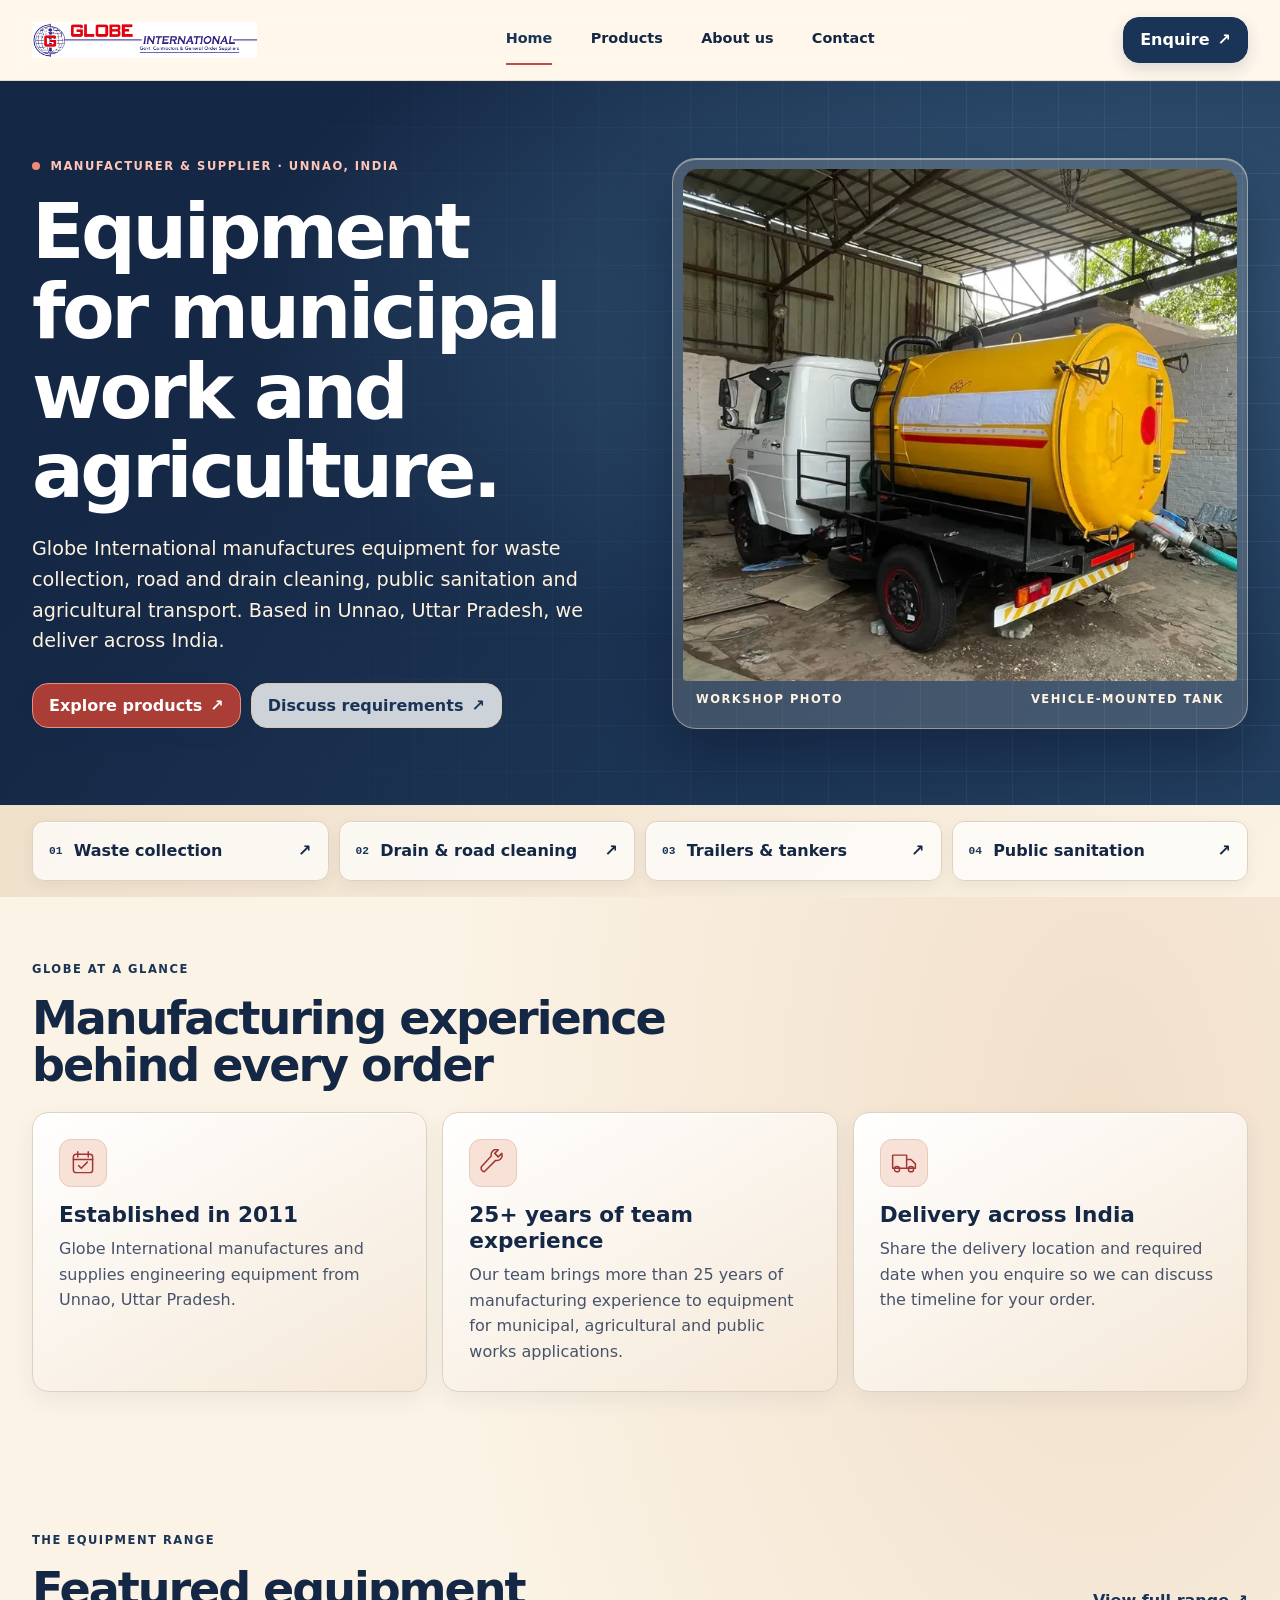
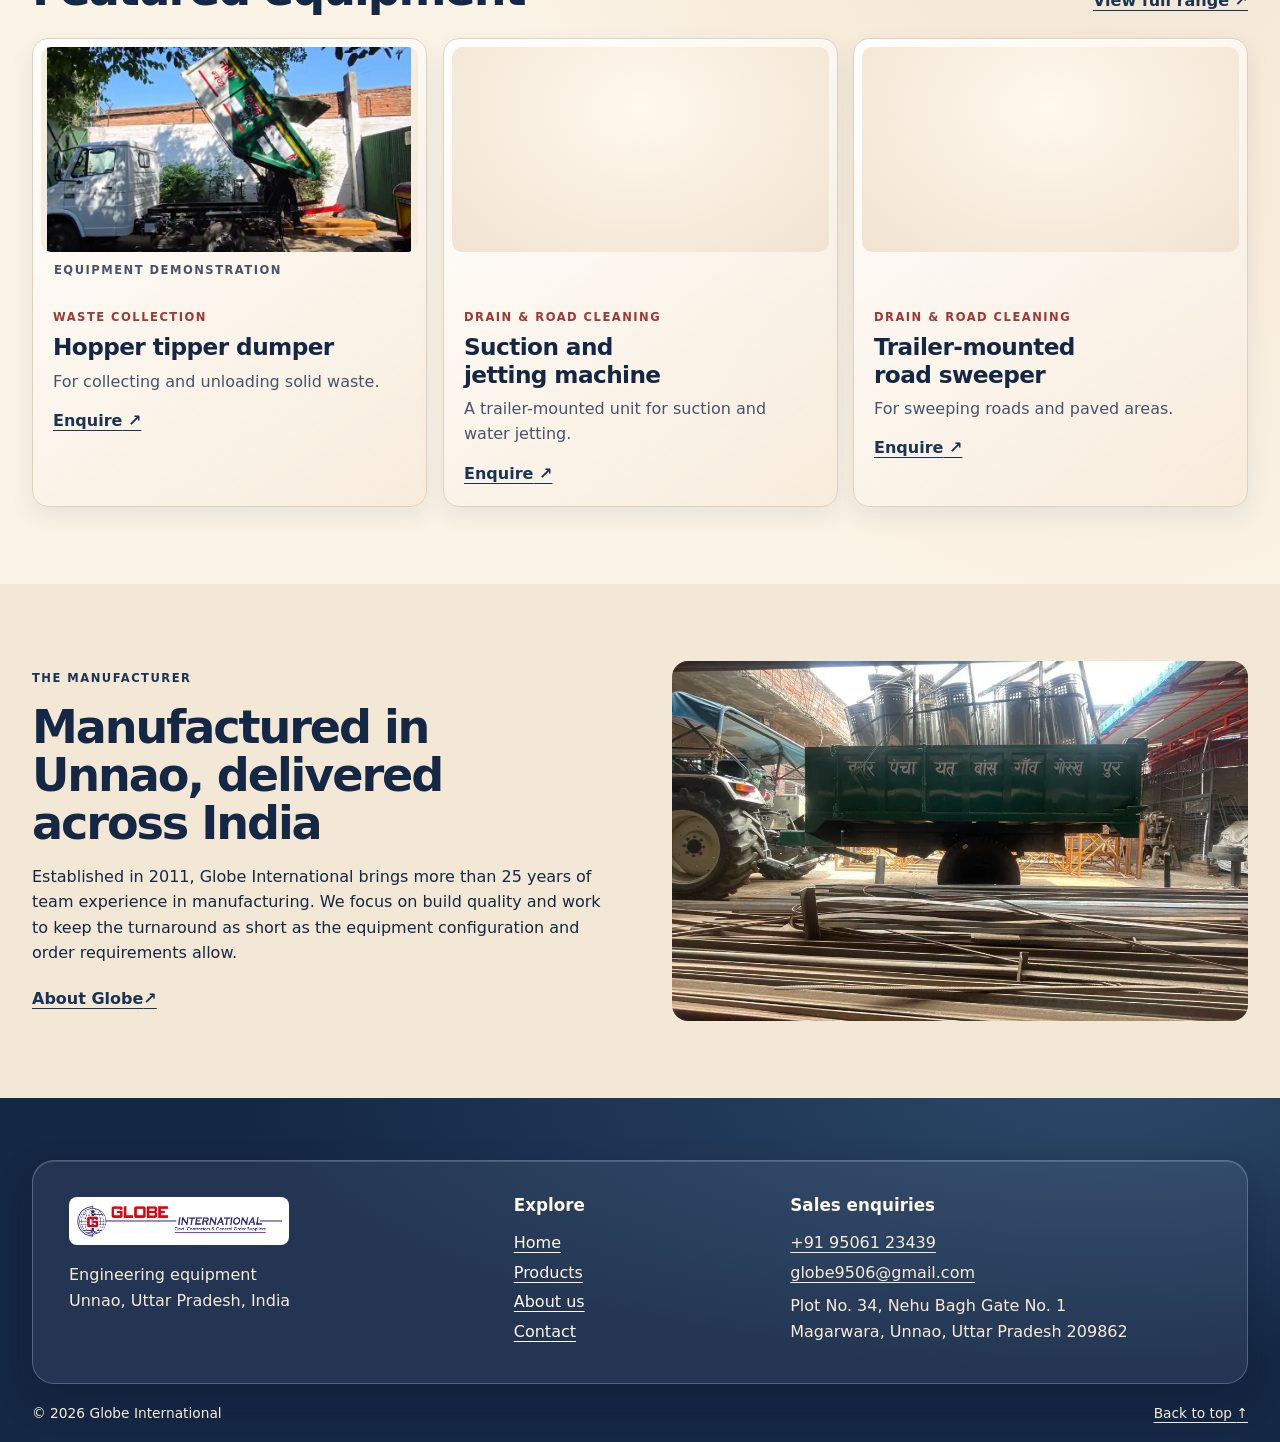
==== commit 02cada91: "Apply navy cream and coral palette across Globe catalogue" ====
--- a/index.html
+++ b/index.html
@@ -1,4 +1,4 @@
-<!doctype html><html lang="en"><head><meta charset="utf-8"><meta name="viewport" content="width=device-width,initial-scale=1"><meta name="robots" content="noindex,nofollow"><meta name="description" content="Globe International manufactures municipal sanitation, public works and agricultural equipment in Unnao, Uttar Pradesh, with delivery across India."><title>Municipal &amp; Agricultural Equipment Manufacturer | Globe International</title><link rel="stylesheet" href="site.css?v=10"><script src="site.js?v=3" defer></script><link rel="icon" href="favicon.svg" type="image/svg+xml"></head><body class="catalog home-page"><a href="#main" class="skip">Skip to content</a><header id="top"><div class="wrap mast"><a href="index.html" class="brand"><img src="media/globe-logo.png" alt="Globe International"></a><nav aria-label="Main"><a href="index.html" aria-current="page">Home</a><a href="products.html">Products</a><a href="about.html">About us</a><a href="contact.html">Contact</a></nav><a class="button mast-cta" href="contact.html">Enquire<span aria-hidden="true"> ↗</span></a></div></header><main id="main"><section class="catalog-hero"><div class="wrap catalog-grid"><div class="catalog-copy"><p class="eyebrow"><span class="dot"></span> MANUFACTURER &amp; SUPPLIER · UNNAO, INDIA</p><h1>Equipment for municipal work and agriculture.</h1><p class="lead">Globe International manufactures equipment for waste collection, road and drain cleaning, public sanitation and agricultural transport. Based in Unnao, Uttar Pradesh, we deliver across India.</p><div class="actions"><a class="button" href="products.html">Explore products<span aria-hidden="true"> ↗</span></a><a class="button secondary" href="contact.html">Discuss requirements<span aria-hidden="true"> ↗</span></a></div></div><figure class="hero-photo"><img src="media/tanker.webp" alt="Yellow vehicle-mounted tank photographed at the workshop" fetchpriority="high"><figcaption><span>WORKSHOP PHOTO</span><span>VEHICLE-MOUNTED TANK</span></figcaption></figure></div></section><div class="band category-band"><div class="wrap groups home-groups"><a href="products.html?group=0"><span class="num">01</span>Waste collection<span aria-hidden="true">↗</span></a><a href="products.html?group=1"><span class="num">02</span>Drain & road cleaning<span aria-hidden="true">↗</span></a><a href="products.html?group=2"><span class="num">03</span>Trailers & tankers<span aria-hidden="true">↗</span></a><a href="products.html?group=3"><span class="num">04</span>Public sanitation<span aria-hidden="true">↗</span></a></div></div>
+<!doctype html><html lang="en"><head><meta charset="utf-8"><meta name="viewport" content="width=device-width,initial-scale=1"><meta name="robots" content="noindex,nofollow"><meta name="description" content="Globe International manufactures municipal sanitation, public works and agricultural equipment in Unnao, Uttar Pradesh, with delivery across India."><title>Municipal &amp; Agricultural Equipment Manufacturer | Globe International</title><link rel="stylesheet" href="site.css?v=11"><script src="site.js?v=3" defer></script><link rel="icon" href="favicon.svg" type="image/svg+xml"></head><body class="catalog home-page"><a href="#main" class="skip">Skip to content</a><header id="top"><div class="wrap mast"><a href="index.html" class="brand"><img src="media/globe-logo.png" alt="Globe International"></a><nav aria-label="Main"><a href="index.html" aria-current="page">Home</a><a href="products.html">Products</a><a href="about.html">About us</a><a href="contact.html">Contact</a></nav><a class="button mast-cta" href="contact.html">Enquire<span aria-hidden="true"> ↗</span></a></div></header><main id="main"><section class="catalog-hero"><div class="wrap catalog-grid"><div class="catalog-copy"><p class="eyebrow"><span class="dot"></span> MANUFACTURER &amp; SUPPLIER · UNNAO, INDIA</p><h1>Equipment for municipal work and agriculture.</h1><p class="lead">Globe International manufactures equipment for waste collection, road and drain cleaning, public sanitation and agricultural transport. Based in Unnao, Uttar Pradesh, we deliver across India.</p><div class="actions"><a class="button" href="products.html">Explore products<span aria-hidden="true"> ↗</span></a><a class="button secondary" href="contact.html">Discuss requirements<span aria-hidden="true"> ↗</span></a></div></div><figure class="hero-photo"><img src="media/tanker.webp" alt="Yellow vehicle-mounted tank photographed at the workshop" fetchpriority="high"><figcaption><span>WORKSHOP PHOTO</span><span>VEHICLE-MOUNTED TANK</span></figcaption></figure></div></section><div class="band category-band"><div class="wrap groups home-groups"><a href="products.html?group=0"><span class="num">01</span>Waste collection<span aria-hidden="true">↗</span></a><a href="products.html?group=1"><span class="num">02</span>Drain & road cleaning<span aria-hidden="true">↗</span></a><a href="products.html?group=2"><span class="num">03</span>Trailers & tankers<span aria-hidden="true">↗</span></a><a href="products.html?group=3"><span class="num">04</span>Public sanitation<span aria-hidden="true">↗</span></a></div></div>
 <section class="wrap section editorial-section" aria-labelledby="globe-at-a-glance">
   <div class="editorial-heading">
     <p class="eyebrow">GLOBE AT A GLANCE</p>
--- a/site.css
+++ b/site.css
@@ -5,37 +5,38 @@
 
 /* Globe International catalogue refresh */
 body.catalog {
-  --ink: #102247;
-  --accent: #152c61;
-  --muted: #485a76;
-  --line: #c7d4e6;
-  --paper: #f5f8fd;
+  --ink: #142744;
+  --accent: #1a3457;
+  --muted: #47536a;
+  --line: #dfd1bf;
+  --paper: #fbf3e5;
+  --panel: #f3e7d6;
   --radius: 16px;
   background:
-    radial-gradient(ellipse at 86% 37%, #e4edfc 0, transparent 42%),
+    radial-gradient(ellipse at 86% 37%, #f1dfca 0, transparent 42%),
     var(--paper);
 }
-.catalog .topline { background: #101f45; }
+.catalog .topline { background: #142744; }
 .catalog header {
-  background: #f9fbff;
-  border-bottom-color: #dbe4f0;
-}
-.catalog .mast nav [aria-current] { border-color: #b51d35; }
+  background: #fff8ec;
+  border-bottom-color: #e9d9c5;
+}
+.catalog .mast nav [aria-current] { border-color: #c84943; }
 .catalog .button:not(.secondary) {
-  background: #142e64;
+  background: #1a3457;
   box-shadow: 0 6px 16px #12275226;
 }
 .catalog .button.secondary {
   background: #ffffffc9;
-  border-color: #b2c1d7;
+  border-color: #d9c8b4;
 }
 .catalog .catalog-hero, .catalog .range-head {
   position: relative;
   isolation: isolate;
   overflow: hidden;
   background:
-    radial-gradient(ellipse at 85% 30%, #4569aa 0%, transparent 55%),
-    linear-gradient(126deg, #101b40 20%, #203e79 100%);
+    radial-gradient(ellipse at 85% 30%, #365879 0%, transparent 55%),
+    linear-gradient(126deg, #142744 20%, #233f60 100%);
   color: #fff;
 }
 .catalog .catalog-hero::before, .catalog .range-head::before {
@@ -50,23 +51,23 @@
   mask-image: linear-gradient(90deg, transparent 12%, #000);
   pointer-events: none;
 }
-.catalog .catalog-hero .eyebrow, .catalog .range-head .eyebrow { color: #ffadba; }
-.catalog .catalog-hero .lead, .catalog .range-head .lead { color: #e3ecff; }
+.catalog .catalog-hero .eyebrow, .catalog .range-head .eyebrow { color: #ffc6b8; }
+.catalog .catalog-hero .lead, .catalog .range-head .lead { color: #fff2df; }
 .catalog .catalog-hero .button:not(.secondary) {
-  background: #b01832;
-  border-color: #e47587;
+  background: #ab3d37;
+  border-color: #e88e80;
 }
 .catalog .catalog-grid .hero-photo {
   padding: 10px;
-  background: #dbeaff29;
-  border-color: #e1edff70;
+  background: #fff0d729;
+  border-color: #fff0d770;
   border-radius: 24px;
   box-shadow: 0 28px 55px #09152b70, inset 0 1px 0 #ffffff65;
   transform: perspective(1100px) rotateX(var(--tilt-x, 0deg)) rotateY(var(--tilt-y, 0deg));
   transition: transform .25s ease-out;
 }
 .hero-photo img { border-radius: 15px 15px 4px 4px; }
-.catalog .hero-photo figcaption { background: transparent; color: #edf3ff; }
+.catalog .hero-photo figcaption { background: transparent; color: #fff3e1; }
 .catalog .range-head { padding-block: clamp(30px, 5vw, 65px); }
 .range-layout {
   display: grid;
@@ -108,7 +109,7 @@
 .globe-ring:nth-child(5) { --ring-angle: 144deg; }
 .globe-ring:last-child {
   transform: rotateX(90deg) scale(1.12);
-  border-color: #ff91a3;
+  border-color: #ff9f8b;
   box-shadow: 0 0 16px #f346665c;
 }
 @keyframes globe-turn {
@@ -118,15 +119,15 @@
 .filter-panel {
   padding: 13px 16px 1px;
   margin-bottom: 22px;
-  border: 1px solid #c7d5e8;
+  border: 1px solid #e3d5c2;
   border-radius: var(--radius);
   background: #ffffffad;
   box-shadow: 0 8px 30px #1835630c, inset 0 1px 0 #fff;
 }
 .catalog .filters button { border-radius: 999px; }
-.catalog .filters button[aria-pressed="true"] { box-shadow: inset 0 -2px 0 #dc5068; }
+.catalog .filters button[aria-pressed="true"] { box-shadow: inset 0 -2px 0 #ef8b79; }
 .catalog .product, .catalog .contact-card {
-  background: linear-gradient(145deg, #fffffff5, #f1f6ffba);
+  background: linear-gradient(145deg, #fffffff5, #f7ead9ba);
   box-shadow: 0 10px 25px #1d386214, inset 0 1px 0 #fff;
 }
 .catalog .product {
@@ -137,10 +138,10 @@
 .catalog .product figure { padding: 8px 8px 0; }
 .catalog .product figure img { border-radius: 10px; }
 .catalog .product figcaption { background: transparent; }
-.catalog .product-body .eyebrow { color: #972039; }
+.catalog .product-body .eyebrow { color: #a03733; }
 @supports (backdrop-filter: blur(8px)) {
   .catalog header, .filter-panel { backdrop-filter: blur(12px); }
-  .catalog header { background: #f9fbffeb; }
+  .catalog header { background: #fff8eceb; }
 }
 @media (max-width: 670px) {
   .range-layout { grid-template-columns: minmax(0, 1fr) minmax(85px, 27%); gap: 10px; }
@@ -177,7 +178,7 @@
 .hero-emblem::before { transform: translate3d(16%, 11%, -32px); }
 .hero-emblem::after {
   transform: translate3d(8%, 6%, -16px);
-  border-color: #ff9cac85;
+  border-color: #ffab9685;
 }
 .emblem-face {
   display: grid;
@@ -191,7 +192,7 @@
   to { transform: rotateX(12deg) rotateY(-18deg); }
 }
 .catalog .category-band {
-  background: linear-gradient(125deg, #dce8fa, #eff4fd);
+  background: linear-gradient(125deg, #efe0ca, #fbf2e3);
   padding-block: 16px;
 }
 .catalog .home-groups {
@@ -200,7 +201,7 @@
   background: transparent;
 }
 .catalog .home-groups a {
-  border: 1px solid #cbd9ec;
+  border: 1px solid #e2d1bc;
   border-radius: 12px;
   background: #ffffffb8;
   box-shadow: inset 0 1px 0 #fff, 0 5px 14px #213e6910;
@@ -210,7 +211,7 @@
   padding: 8px;
   border: 1px solid var(--line);
   border-radius: var(--radius);
-  background: linear-gradient(145deg, #fffffff5, #f1f6ffba);
+  background: linear-gradient(145deg, #fffffff5, #f7ead9ba);
   box-shadow: 0 10px 25px #1d386214, inset 0 1px 0 #fff;
 }
 .catalog .about figure img, .catalog .gallery figure img { border-radius: 10px; }
@@ -222,13 +223,13 @@
 .catalog .contact-grid { align-items: stretch; gap: 20px; }
 .catalog .contact-card address { color: var(--muted); }
 .catalog #selected-product {
-  background: #e8effb;
+  background: #f3e5d3;
   border-radius: 8px;
   padding: 8px 12px;
 }
 .catalog .site-footer {
-  background: radial-gradient(ellipse at 86% 0%, #2a4b87, transparent 56%), #101f45;
-  color: #f8faff;
+  background: radial-gradient(ellipse at 86% 0%, #2b4768, transparent 56%), #142744;
+  color: #fff8ec;
   padding-top: clamp(34px, 6vw, 62px);
 }
 .footer-grid {
@@ -253,20 +254,20 @@
   border-radius: 8px;
   background: #fff;
 }
-.footer-brand p { margin-top: 10px; color: #e2ebff; }
+.footer-brand p { margin-top: 10px; color: #f8ecd9; }
 .footer-nav ul { list-style: none; margin: 0; padding: 0; }
 .footer-nav a, .footer-contact a { display: inline-block; padding-block: 2px; }
-.footer-contact address { display: grid; justify-items: start; color: #e2ebff; }
+.footer-contact address { display: grid; justify-items: start; color: #f8ecd9; }
 .footer-contact address span { margin-top: 6px; }
 .site-footer a { text-underline-offset: 4px; overflow-wrap: anywhere; }
-.site-footer a:hover { color: #ffbfcb; }
+.site-footer a:hover { color: #ffb8a6; }
 .footer-bottom {
   display: flex;
   justify-content: space-between;
   gap: 12px;
   padding-block: 18px;
   font-size: .86rem;
-  color: #e2ebff;
+  color: #f8ecd9;
 }
 @media (max-width: 670px) {
   .footer-grid { grid-template-columns: 1fr 1fr; gap: 18px; }
@@ -298,7 +299,7 @@
   padding: 12px 13px;
   border: 1px solid var(--line);
   border-radius: 10px;
-  background: #e8effa;
+  background: #f3e7d6;
   font-size: .9rem;
   line-height: 1.5;
 }
@@ -331,7 +332,7 @@
   padding: clamp(18px, 3vw, 34px);
   border: 1px solid var(--line);
   border-radius: var(--radius);
-  background: linear-gradient(145deg, #fffffff5, #f1f6ffba);
+  background: linear-gradient(145deg, #fffffff5, #f7ead9ba);
   box-shadow: 0 10px 25px #1d386214, inset 0 1px 0 #fff;
 }
 .enquiry-sidebar h2 { font-size: clamp(1.45rem, 2.5vw, 2rem); }
@@ -348,7 +349,7 @@
 #equipment-enquiry input, #equipment-enquiry select, #equipment-enquiry textarea {
   width: 100%;
   min-width: 0;
-  border: 1px solid #a9bbd5;
+  border: 1px solid #ae9780;
   border-radius: 9px;
   padding: .65rem .72rem;
   background: #fff;
@@ -363,7 +364,7 @@
   padding: 12px;
   border: 1px solid var(--line);
   border-radius: 10px;
-  background: #e8effa;
+  background: #f3e7d6;
 }
 #tender-fields legend { padding-inline: 5px; font-weight: 700; }
 #equipment-enquiry button { margin-top: 18px; cursor: pointer; }
@@ -413,7 +414,7 @@
   padding: clamp(17px, 2.2vw, 26px);
   border: 1px solid var(--line);
   border-radius: var(--radius);
-  background: linear-gradient(150deg, #fff, #edf4ff);
+  background: linear-gradient(150deg, #fff, #f5e8d7);
   box-shadow: 0 8px 22px #1d386211, inset 0 1px 0 #fff;
 }
 .info-icon {
@@ -422,10 +423,10 @@
   padding: 9px;
   display: block;
   margin-bottom: 15px;
-  border: 1px solid #c7d5eb;
+  border: 1px solid #e3ccb8;
   border-radius: 12px;
-  background: #e5edfc;
-  color: #972039;
+  background: #f8e1d7;
+  color: #a03733;
 }
 .info-card h3 {
   margin: 0 0 8px;
@@ -449,7 +450,7 @@
   place-items: center;
   height: 205px;
   border-radius: 10px;
-  background: radial-gradient(ellipse at 50% 30%, #f9fbff, #e6eef9);
+  background: radial-gradient(ellipse at 50% 30%, #fff8ec, #f1e3d1);
   color: #243d66;
 }
 @media (max-width: 900px) {
@@ -461,3 +462,8 @@
 @media (max-width: 580px) {
   .product-section .product figure .equipment-photo-empty { height: 175px; }
 }
+
+.catalog .product figure img { background-color: #f7edde; }
+.catalog .dot { background: #ef8b79; }
+.catalog .text-link:hover { color: #a03733; }
+.catalog :focus-visible { outline-color: #b44a3f; }
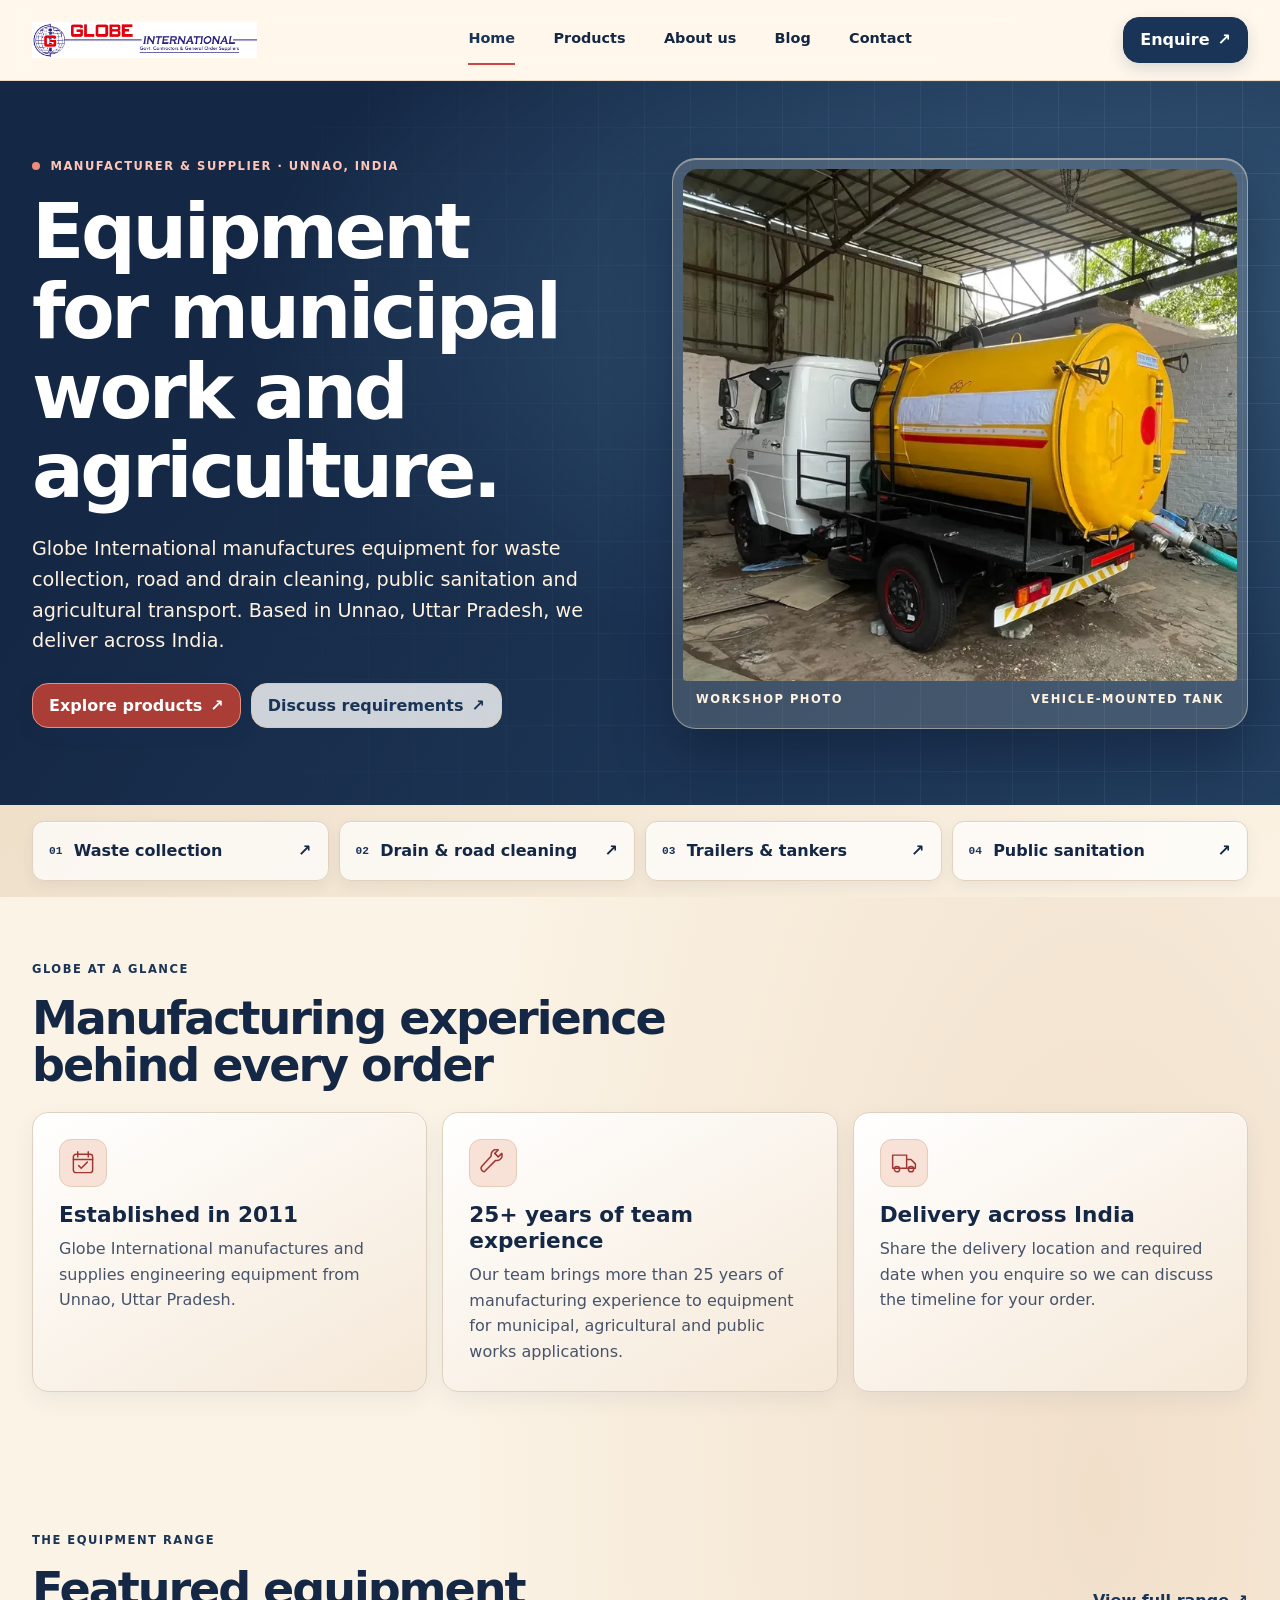
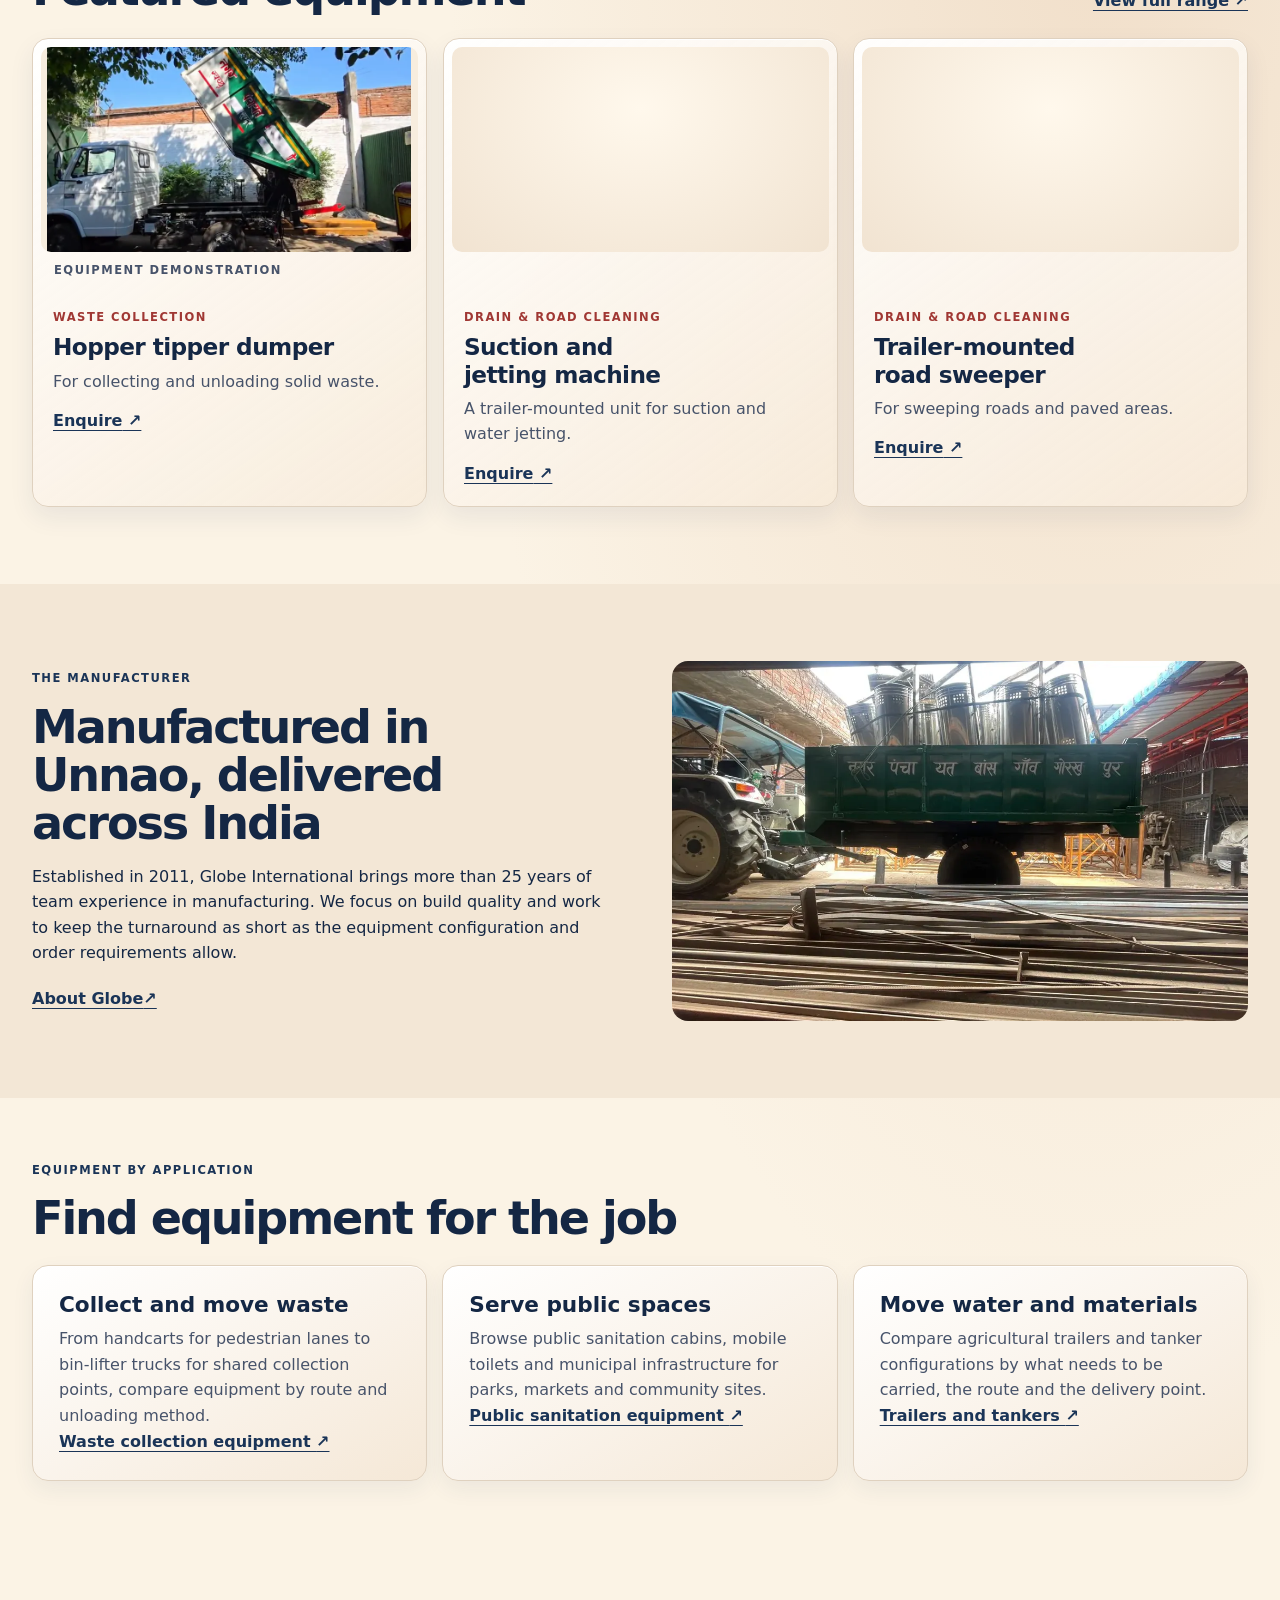
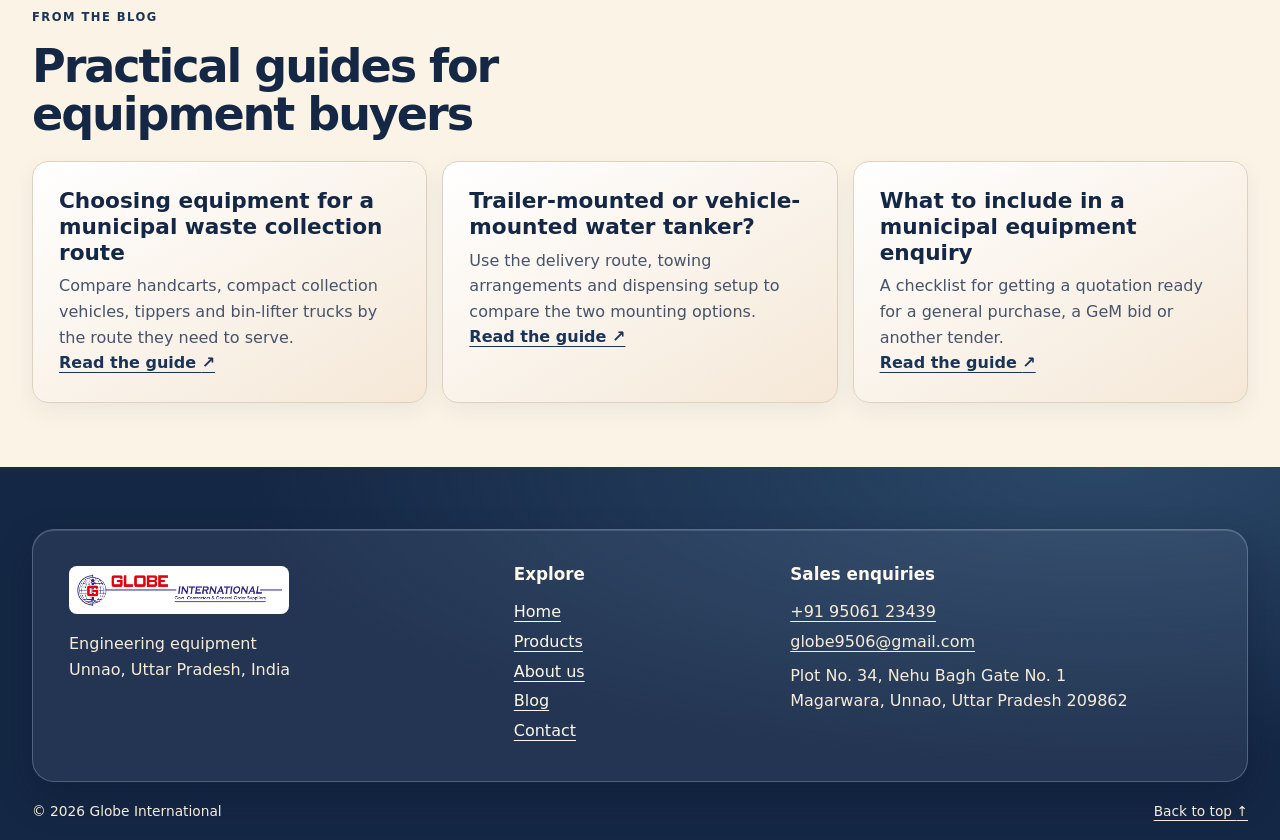
==== commit 100750c0: "Add equipment buyer guides and expand website content" ====
--- a/index.html
+++ b/index.html
@@ -1,4 +1,4 @@
-<!doctype html><html lang="en"><head><meta charset="utf-8"><meta name="viewport" content="width=device-width,initial-scale=1"><meta name="robots" content="noindex,nofollow"><meta name="description" content="Globe International manufactures municipal sanitation, public works and agricultural equipment in Unnao, Uttar Pradesh, with delivery across India."><title>Municipal &amp; Agricultural Equipment Manufacturer | Globe International</title><link rel="stylesheet" href="site.css?v=11"><script src="site.js?v=3" defer></script><link rel="icon" href="favicon.svg" type="image/svg+xml"></head><body class="catalog home-page"><a href="#main" class="skip">Skip to content</a><header id="top"><div class="wrap mast"><a href="index.html" class="brand"><img src="media/globe-logo.png" alt="Globe International"></a><nav aria-label="Main"><a href="index.html" aria-current="page">Home</a><a href="products.html">Products</a><a href="about.html">About us</a><a href="contact.html">Contact</a></nav><a class="button mast-cta" href="contact.html">Enquire<span aria-hidden="true"> ↗</span></a></div></header><main id="main"><section class="catalog-hero"><div class="wrap catalog-grid"><div class="catalog-copy"><p class="eyebrow"><span class="dot"></span> MANUFACTURER &amp; SUPPLIER · UNNAO, INDIA</p><h1>Equipment for municipal work and agriculture.</h1><p class="lead">Globe International manufactures equipment for waste collection, road and drain cleaning, public sanitation and agricultural transport. Based in Unnao, Uttar Pradesh, we deliver across India.</p><div class="actions"><a class="button" href="products.html">Explore products<span aria-hidden="true"> ↗</span></a><a class="button secondary" href="contact.html">Discuss requirements<span aria-hidden="true"> ↗</span></a></div></div><figure class="hero-photo"><img src="media/tanker.webp" alt="Yellow vehicle-mounted tank photographed at the workshop" fetchpriority="high"><figcaption><span>WORKSHOP PHOTO</span><span>VEHICLE-MOUNTED TANK</span></figcaption></figure></div></section><div class="band category-band"><div class="wrap groups home-groups"><a href="products.html?group=0"><span class="num">01</span>Waste collection<span aria-hidden="true">↗</span></a><a href="products.html?group=1"><span class="num">02</span>Drain & road cleaning<span aria-hidden="true">↗</span></a><a href="products.html?group=2"><span class="num">03</span>Trailers & tankers<span aria-hidden="true">↗</span></a><a href="products.html?group=3"><span class="num">04</span>Public sanitation<span aria-hidden="true">↗</span></a></div></div>
+<!doctype html><html lang="en"><head><meta charset="utf-8"><meta name="viewport" content="width=device-width,initial-scale=1"><meta name="robots" content="noindex,nofollow"><meta name="description" content="Globe International manufactures municipal sanitation, public works and agricultural equipment in Unnao, Uttar Pradesh, with delivery across India."><title>Municipal &amp; Agricultural Equipment Manufacturer | Globe International</title><link rel="stylesheet" href="site.css?v=11"><script src="site.js?v=3" defer></script><link rel="icon" href="favicon.svg" type="image/svg+xml"></head><body class="catalog home-page"><a href="#main" class="skip">Skip to content</a><header id="top"><div class="wrap mast"><a href="index.html" class="brand"><img src="media/globe-logo.png" alt="Globe International"></a><nav aria-label="Main"><a href="index.html" aria-current="page">Home</a><a href="products.html">Products</a><a href="about.html">About us</a><a href="blog.html">Blog</a><a href="contact.html">Contact</a></nav><a class="button mast-cta" href="contact.html">Enquire<span aria-hidden="true"> ↗</span></a></div></header><main id="main"><section class="catalog-hero"><div class="wrap catalog-grid"><div class="catalog-copy"><p class="eyebrow"><span class="dot"></span> MANUFACTURER &amp; SUPPLIER · UNNAO, INDIA</p><h1>Equipment for municipal work and agriculture.</h1><p class="lead">Globe International manufactures equipment for waste collection, road and drain cleaning, public sanitation and agricultural transport. Based in Unnao, Uttar Pradesh, we deliver across India.</p><div class="actions"><a class="button" href="products.html">Explore products<span aria-hidden="true"> ↗</span></a><a class="button secondary" href="contact.html">Discuss requirements<span aria-hidden="true"> ↗</span></a></div></div><figure class="hero-photo"><img src="media/tanker.webp" alt="Yellow vehicle-mounted tank photographed at the workshop" fetchpriority="high"><figcaption><span>WORKSHOP PHOTO</span><span>VEHICLE-MOUNTED TANK</span></figcaption></figure></div></section><div class="band category-band"><div class="wrap groups home-groups"><a href="products.html?group=0"><span class="num">01</span>Waste collection<span aria-hidden="true">↗</span></a><a href="products.html?group=1"><span class="num">02</span>Drain & road cleaning<span aria-hidden="true">↗</span></a><a href="products.html?group=2"><span class="num">03</span>Trailers & tankers<span aria-hidden="true">↗</span></a><a href="products.html?group=3"><span class="num">04</span>Public sanitation<span aria-hidden="true">↗</span></a></div></div>
 <section class="wrap section editorial-section" aria-labelledby="globe-at-a-glance">
   <div class="editorial-heading">
     <p class="eyebrow">GLOBE AT A GLANCE</p>
@@ -7,7 +7,7 @@
   </div>
   <div class="info-grid"><article class="info-card"><svg class="info-icon" aria-hidden="true" viewBox="0 0 32 32" fill="none" stroke="currentColor" stroke-width="1.7" stroke-linecap="round" stroke-linejoin="round"><rect x="5" y="6" width="22" height="21" rx="3"/><path d="M10 3v6m12-6v6M5 12h22m-16 7 3 3 7-7"/></svg><h3>Established in 2011</h3><p>Globe International manufactures and supplies engineering equipment from Unnao, Uttar Pradesh.</p></article><article class="info-card"><svg class="info-icon" aria-hidden="true" viewBox="0 0 32 32" fill="none" stroke="currentColor" stroke-width="1.7" stroke-linecap="round" stroke-linejoin="round"><path d="m6 26 13-13a6 6 0 0 0 7-8l-4 4-4-4 4-4a6 6 0 0 0-8 7L3 20a4 4 0 0 0 3 6Z"/></svg><h3>25+ years of team experience</h3><p>Our team brings more than 25 years of manufacturing experience to equipment for municipal, agricultural and public works applications.</p></article><article class="info-card"><svg class="info-icon" aria-hidden="true" viewBox="0 0 32 32" fill="none" stroke="currentColor" stroke-width="1.7" stroke-linecap="round" stroke-linejoin="round"><path d="M3 7h16v15H3zM19 12h5l5 5v5H19M3 22h2m6 0h10m6 0h2"/><circle cx="8" cy="23" r="3"/><circle cx="24" cy="23" r="3"/></svg><h3>Delivery across India</h3><p>Share the delivery location and required date when you enquire so we can discuss the timeline for your order.</p></article></div>
 </section>
-<section class="wrap section"><div class="section-head"><div><p class="eyebrow">THE EQUIPMENT RANGE</p><h2>Featured equipment</h2></div><a class="text-link" href="products.html">View full range<span aria-hidden="true"> ↗</span></a></div><div class="products"><article class="product" data-group="Waste collection"><figure><img src="media/hopper-tipper-dumper.webp" alt="Truck-mounted garbage hopper shown in the raised tipping position" loading="lazy"><figcaption>Equipment demonstration</figcaption></figure><div class="product-body"><p class="eyebrow">Waste collection</p><h2>Hopper tipper dumper</h2><p>For collecting and unloading solid waste.</p><a class="text-link" href="contact.html?product=0">Enquire<span aria-hidden="true"> ↗</span></a></div></article><article class="product" data-group="Drain & road cleaning"><figure aria-hidden="true"><div class="equipment-photo-empty"></div><figcaption>&nbsp;</figcaption></figure><div class="product-body"><p class="eyebrow">Drain & road cleaning</p><h2>Suction and jetting machine</h2><p>A trailer-mounted unit for suction and water jetting.</p><a class="text-link" href="contact.html?product=2">Enquire<span aria-hidden="true"> ↗</span></a></div></article><article class="product" data-group="Drain & road cleaning"><figure aria-hidden="true"><div class="equipment-photo-empty"></div><figcaption>&nbsp;</figcaption></figure><div class="product-body"><p class="eyebrow">Drain & road cleaning</p><h2>Trailer-mounted road sweeper</h2><p>For sweeping roads and paved areas.</p><a class="text-link" href="contact.html?product=3">Enquire<span aria-hidden="true"> ↗</span></a></div></article></div></section><section class="band"><div class="wrap section split"><div><p class="eyebrow">THE MANUFACTURER</p><h2>Manufactured in Unnao, delivered across India</h2><p>Established in 2011, Globe International brings more than 25 years of team experience in manufacturing. We focus on build quality and work to keep the turnaround as short as the equipment configuration and order requirements allow.</p><a class="text-link" href="about.html">About Globe<span aria-hidden="true"> ↗</span></a></div><img src="media/workshop.webp" alt="Trailer and fabrication materials at the workshop" loading="lazy"></div></section></main>
+<section class="wrap section"><div class="section-head"><div><p class="eyebrow">THE EQUIPMENT RANGE</p><h2>Featured equipment</h2></div><a class="text-link" href="products.html">View full range<span aria-hidden="true"> ↗</span></a></div><div class="products"><article class="product" data-group="Waste collection"><figure><img src="media/hopper-tipper-dumper.webp" alt="Truck-mounted garbage hopper shown in the raised tipping position" loading="lazy"><figcaption>Equipment demonstration</figcaption></figure><div class="product-body"><p class="eyebrow">Waste collection</p><h2>Hopper tipper dumper</h2><p>For collecting and unloading solid waste.</p><a class="text-link" href="contact.html?product=0">Enquire<span aria-hidden="true"> ↗</span></a></div></article><article class="product" data-group="Drain & road cleaning"><figure aria-hidden="true"><div class="equipment-photo-empty"></div><figcaption>&nbsp;</figcaption></figure><div class="product-body"><p class="eyebrow">Drain & road cleaning</p><h2>Suction and jetting machine</h2><p>A trailer-mounted unit for suction and water jetting.</p><a class="text-link" href="contact.html?product=2">Enquire<span aria-hidden="true"> ↗</span></a></div></article><article class="product" data-group="Drain & road cleaning"><figure aria-hidden="true"><div class="equipment-photo-empty"></div><figcaption>&nbsp;</figcaption></figure><div class="product-body"><p class="eyebrow">Drain & road cleaning</p><h2>Trailer-mounted road sweeper</h2><p>For sweeping roads and paved areas.</p><a class="text-link" href="contact.html?product=3">Enquire<span aria-hidden="true"> ↗</span></a></div></article></div></section><section class="band"><div class="wrap section split"><div><p class="eyebrow">THE MANUFACTURER</p><h2>Manufactured in Unnao, delivered across India</h2><p>Established in 2011, Globe International brings more than 25 years of team experience in manufacturing. We focus on build quality and work to keep the turnaround as short as the equipment configuration and order requirements allow.</p><a class="text-link" href="about.html">About Globe<span aria-hidden="true"> ↗</span></a></div><img src="media/workshop.webp" alt="Trailer and fabrication materials at the workshop" loading="lazy"></div></section><section class="wrap editorial-section" aria-labelledby="where-equipment-fits"><div class="editorial-heading"><p class="eyebrow">EQUIPMENT BY APPLICATION</p><h2 id="where-equipment-fits">Find equipment for the job</h2></div><div class="info-grid"><article class="info-card"><h3>Collect and move waste</h3><p>From handcarts for pedestrian lanes to bin-lifter trucks for shared collection points, compare equipment by route and unloading method.<br><a class="text-link" href="products.html?group=0">Waste collection equipment <span aria-hidden="true">↗</span></a></p></article><article class="info-card"><h3>Serve public spaces</h3><p>Browse public sanitation cabins, mobile toilets and municipal infrastructure for parks, markets and community sites.<br><a class="text-link" href="products.html?group=3">Public sanitation equipment <span aria-hidden="true">↗</span></a></p></article><article class="info-card"><h3>Move water and materials</h3><p>Compare agricultural trailers and tanker configurations by what needs to be carried, the route and the delivery point.<br><a class="text-link" href="products.html?group=2">Trailers and tankers <span aria-hidden="true">↗</span></a></p></article></div></section><section class="wrap editorial-section" aria-labelledby="latest-guides"><div class="editorial-heading"><p class="eyebrow">FROM THE BLOG</p><h2 id="latest-guides">Practical guides for equipment buyers</h2></div><div class="info-grid"><article class="info-card"><h3>Choosing equipment for a municipal waste collection route</h3><p>Compare handcarts, compact collection vehicles, tippers and bin-lifter trucks by the route they need to serve.<br><a class="text-link" href="blog-waste-collection-equipment.html">Read the guide <span aria-hidden="true">↗</span></a></p></article><article class="info-card"><h3>Trailer-mounted or vehicle-mounted water tanker?</h3><p>Use the delivery route, towing arrangements and dispensing setup to compare the two mounting options.<br><a class="text-link" href="blog-water-tanker-selection.html">Read the guide <span aria-hidden="true">↗</span></a></p></article><article class="info-card"><h3>What to include in a municipal equipment enquiry</h3><p>A checklist for getting a quotation ready for a general purchase, a GeM bid or another tender.<br><a class="text-link" href="blog-equipment-enquiry-checklist.html">Read the guide <span aria-hidden="true">↗</span></a></p></article></div></section></main>
 <footer class="site-footer">
   <div class="wrap footer-grid">
     <div class="footer-brand">
@@ -20,6 +20,7 @@
         <li><a href="index.html">Home</a></li>
         <li><a href="products.html">Products</a></li>
         <li><a href="about.html">About us</a></li>
+        <li><a href="blog.html">Blog</a></li>
         <li><a href="contact.html">Contact</a></li>
       </ul>
     </nav>
--- a/site.css
+++ b/site.css
@@ -467,3 +467,40 @@
 .catalog .dot { background: #ef8b79; }
 .catalog .text-link:hover { color: #a03733; }
 .catalog :focus-visible { outline-color: #b44a3f; }
+
+/* Keep portrait, landscape and pending product photos in the same frame. */
+.product-section .product figure img,
+.product-section .product figure .equipment-photo-empty {
+  display: block;
+  width: 100%;
+  height: auto;
+  aspect-ratio: 4 / 3;
+  object-fit: contain;
+}
+.product-section .product[hidden] { display: none; }
+@media (min-width: 581px) and (max-width: 950px) {
+  .product-section .products { grid-template-columns: repeat(2, minmax(0, 1fr)); }
+}
+
+/* Product catalogue sections and aligned image frames. */
+.product-section .filter-panel h2 { margin: 0 0 8px; font-size: 1.2rem; }
+.equipment-category { margin-block: 0 clamp(24px, 4vw, 44px); }
+.equipment-category > h2 {
+  margin: 0 0 14px;
+  padding-bottom: 8px;
+  border-bottom: 1px solid var(--line);
+  font-size: clamp(1.3rem, 2.5vw, 1.8rem);
+}
+.catalog .equipment-category .product { min-width: 0; transform: none; }
+.equipment-category .product h3 {
+  font-size: clamp(1.08rem, 2vw, 1.4rem);
+  line-height: 1.2;
+  letter-spacing: -.02em;
+}
+.catalog .equipment-category .product figure img,
+.catalog .equipment-category .product figure .equipment-photo-empty {
+  height: clamp(155px, 21vw, 220px);
+  object-fit: contain;
+}
+
+.equipment-category:not(:has(.product:not([hidden]))) { display: none; }
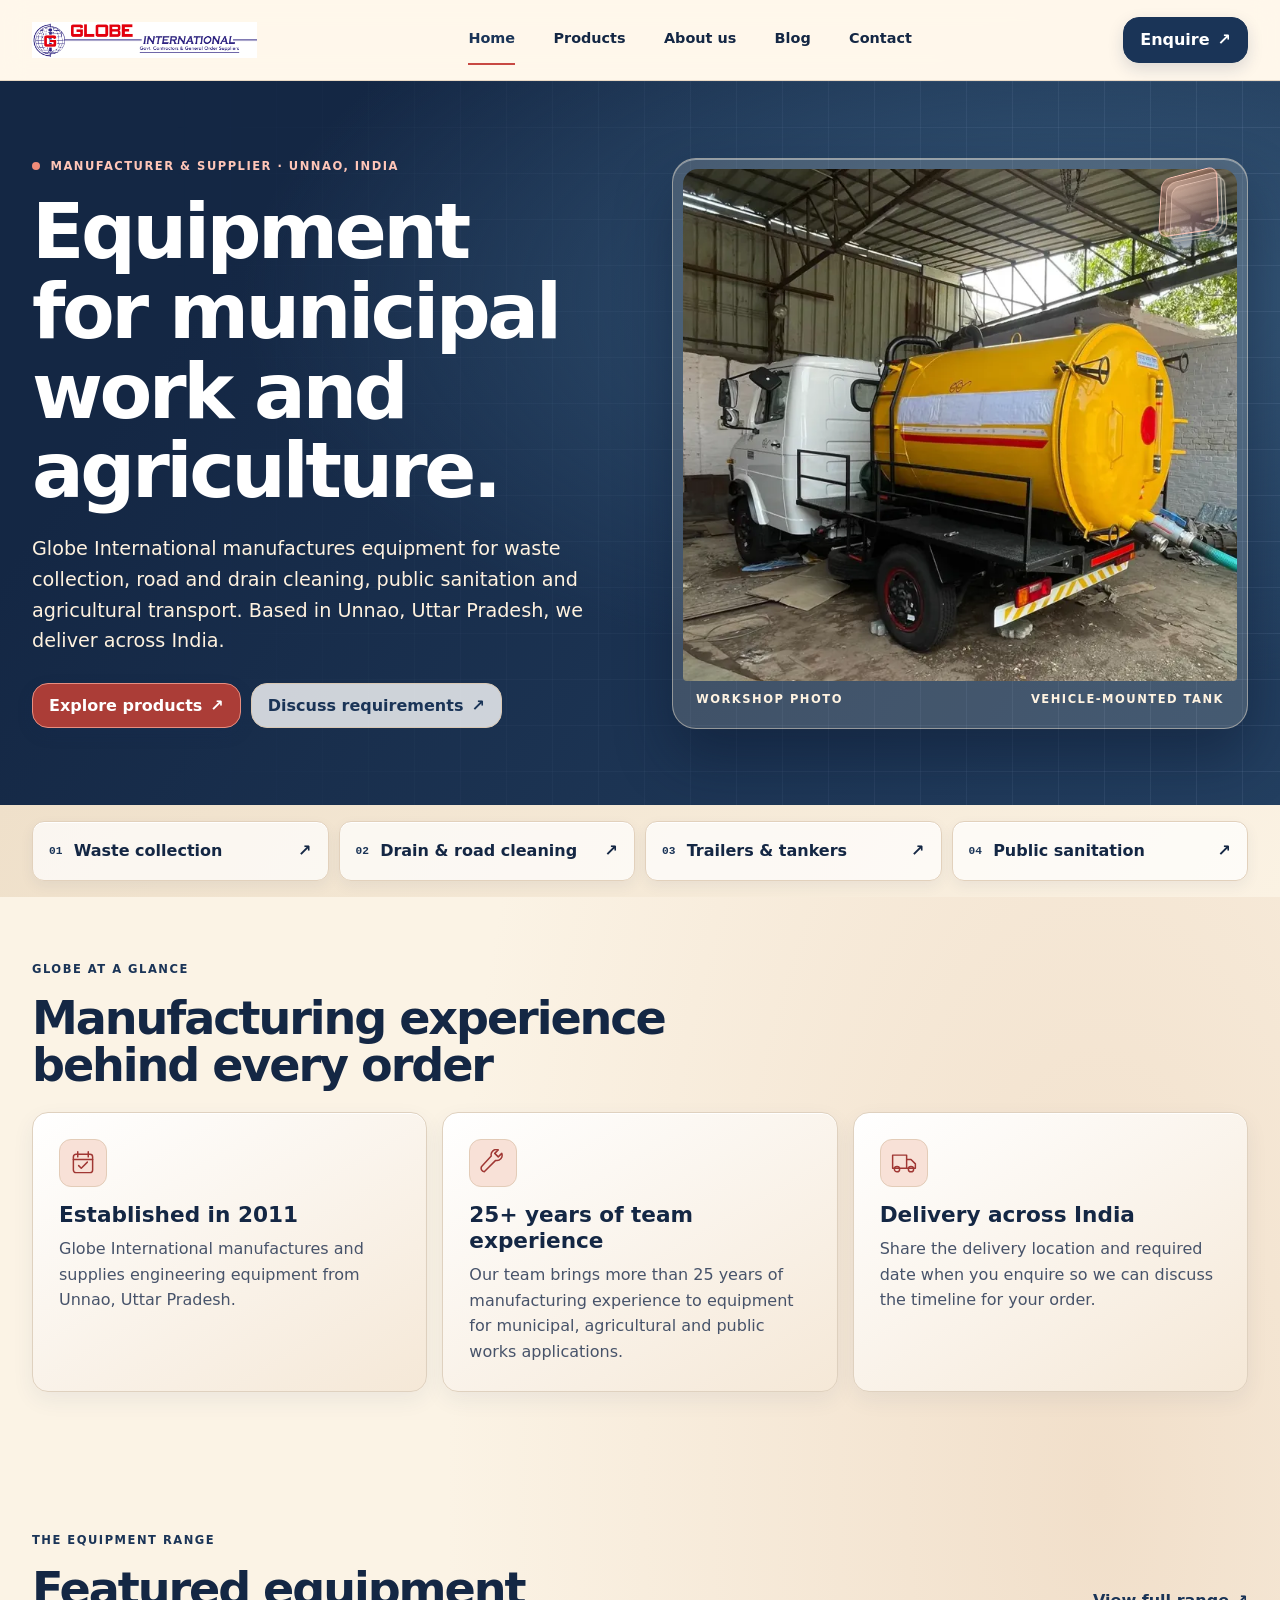
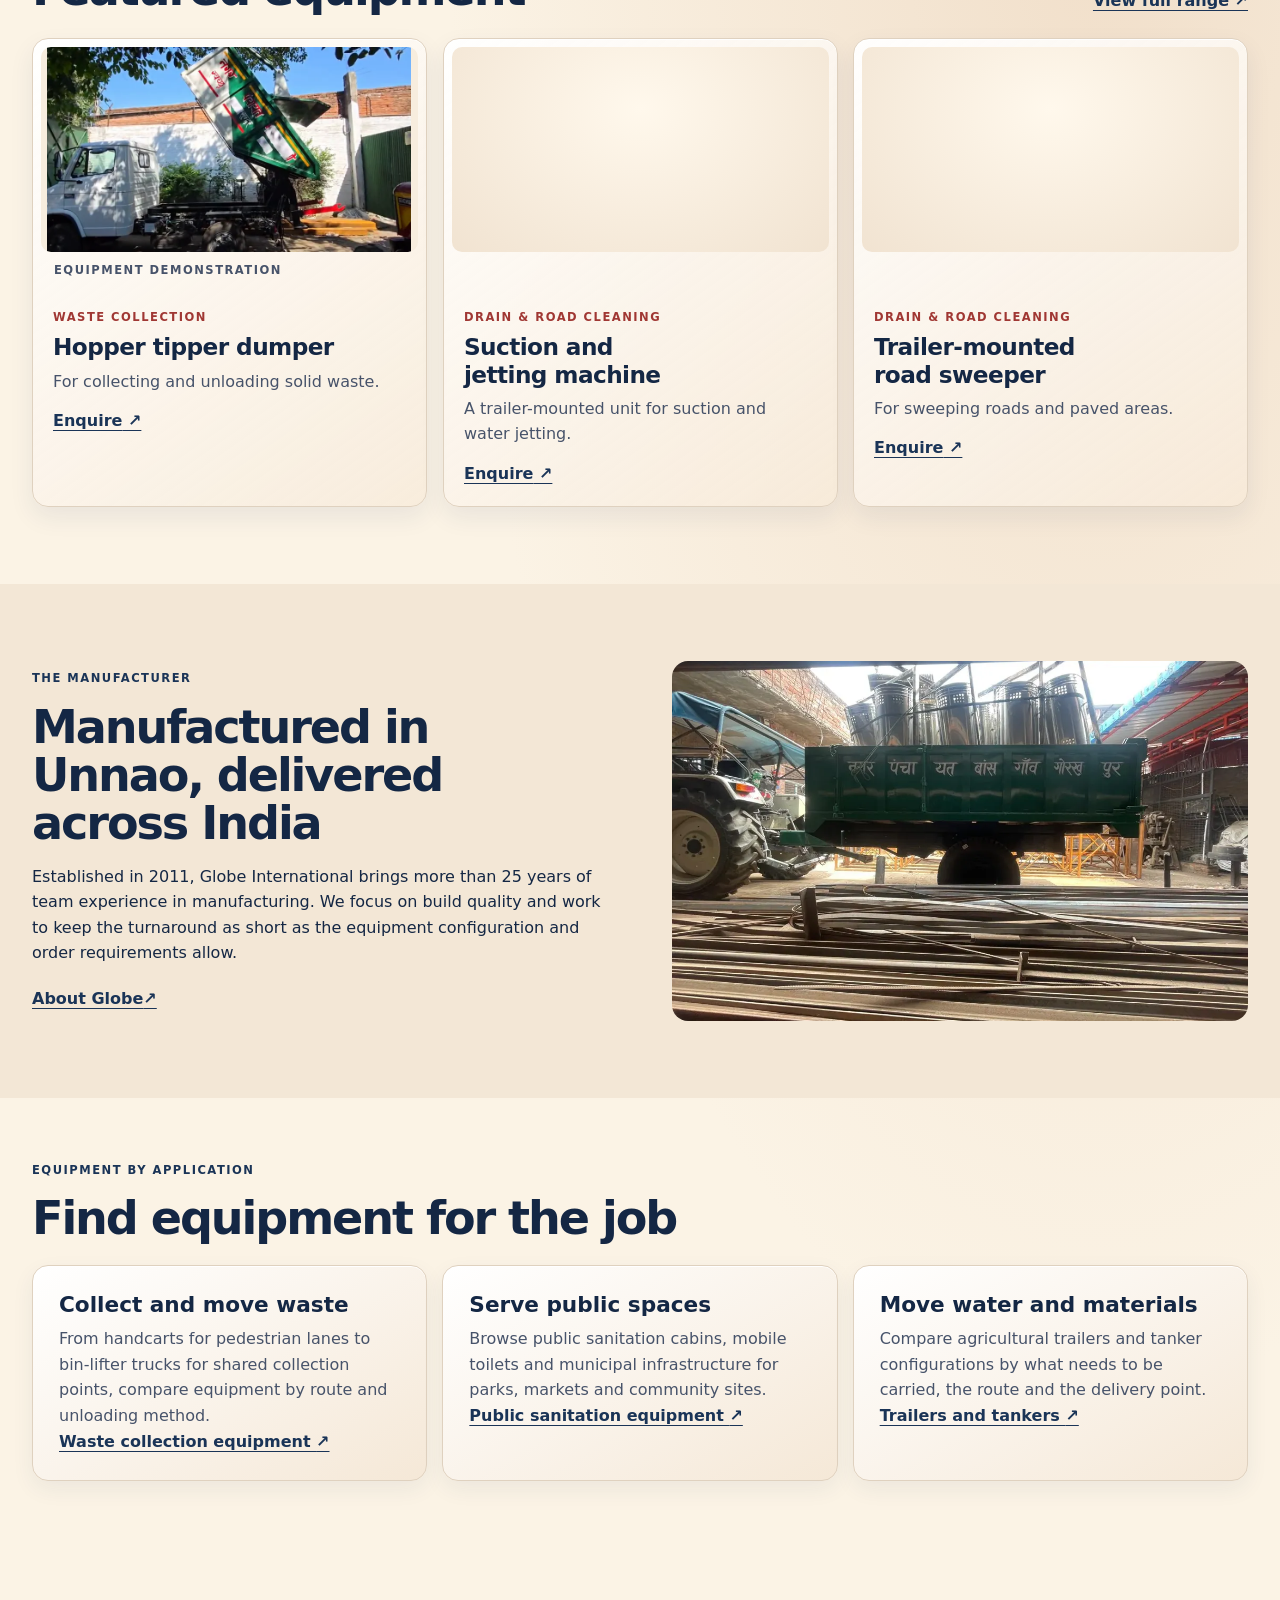
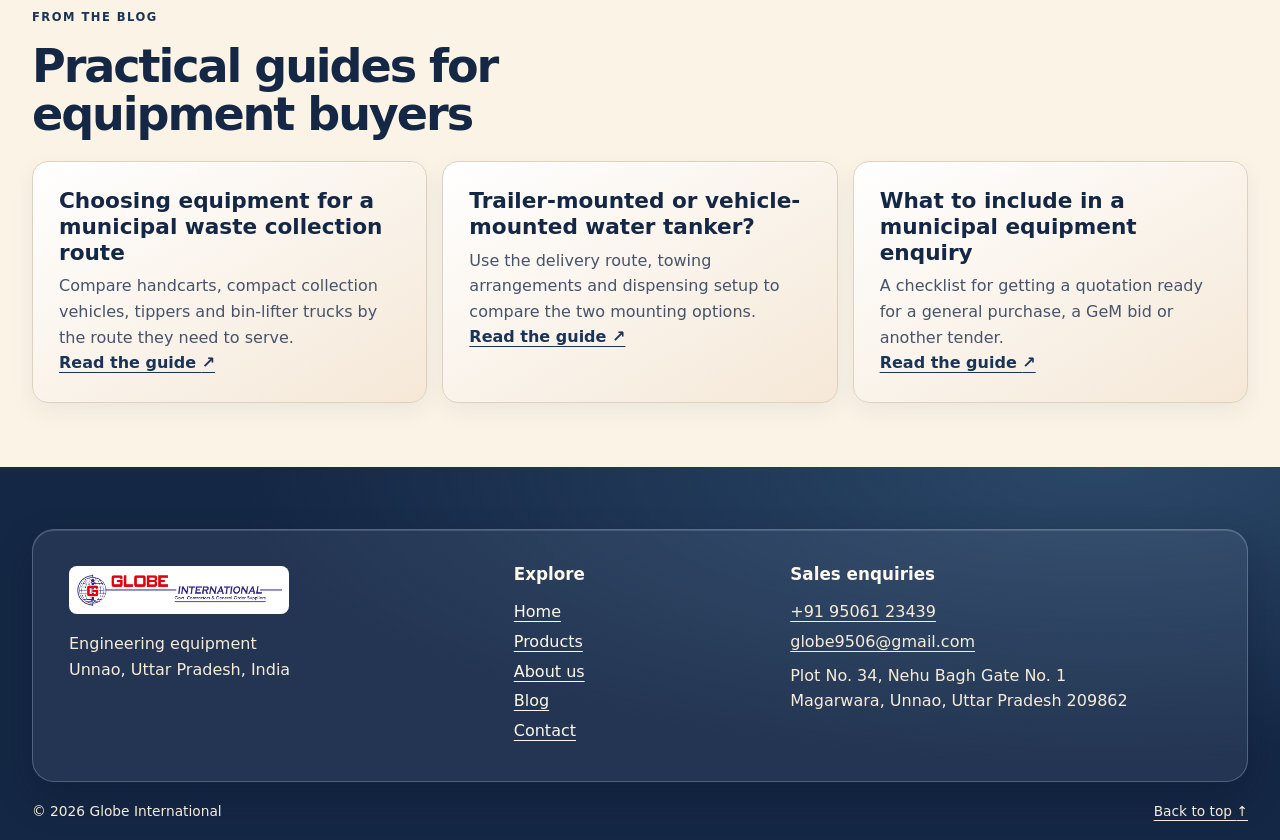
==== commit be1bf41a: "Add layered hero depth and scroll entrance effects" ====
--- a/index.html
+++ b/index.html
@@ -1,4 +1,4 @@
-<!doctype html><html lang="en"><head><meta charset="utf-8"><meta name="viewport" content="width=device-width,initial-scale=1"><meta name="robots" content="noindex,nofollow"><meta name="description" content="Globe International manufactures municipal sanitation, public works and agricultural equipment in Unnao, Uttar Pradesh, with delivery across India."><title>Municipal &amp; Agricultural Equipment Manufacturer | Globe International</title><link rel="stylesheet" href="site.css?v=11"><script src="site.js?v=3" defer></script><link rel="icon" href="favicon.svg" type="image/svg+xml"></head><body class="catalog home-page"><a href="#main" class="skip">Skip to content</a><header id="top"><div class="wrap mast"><a href="index.html" class="brand"><img src="media/globe-logo.png" alt="Globe International"></a><nav aria-label="Main"><a href="index.html" aria-current="page">Home</a><a href="products.html">Products</a><a href="about.html">About us</a><a href="blog.html">Blog</a><a href="contact.html">Contact</a></nav><a class="button mast-cta" href="contact.html">Enquire<span aria-hidden="true"> ↗</span></a></div></header><main id="main"><section class="catalog-hero"><div class="wrap catalog-grid"><div class="catalog-copy"><p class="eyebrow"><span class="dot"></span> MANUFACTURER &amp; SUPPLIER · UNNAO, INDIA</p><h1>Equipment for municipal work and agriculture.</h1><p class="lead">Globe International manufactures equipment for waste collection, road and drain cleaning, public sanitation and agricultural transport. Based in Unnao, Uttar Pradesh, we deliver across India.</p><div class="actions"><a class="button" href="products.html">Explore products<span aria-hidden="true"> ↗</span></a><a class="button secondary" href="contact.html">Discuss requirements<span aria-hidden="true"> ↗</span></a></div></div><figure class="hero-photo"><img src="media/tanker.webp" alt="Yellow vehicle-mounted tank photographed at the workshop" fetchpriority="high"><figcaption><span>WORKSHOP PHOTO</span><span>VEHICLE-MOUNTED TANK</span></figcaption></figure></div></section><div class="band category-band"><div class="wrap groups home-groups"><a href="products.html?group=0"><span class="num">01</span>Waste collection<span aria-hidden="true">↗</span></a><a href="products.html?group=1"><span class="num">02</span>Drain & road cleaning<span aria-hidden="true">↗</span></a><a href="products.html?group=2"><span class="num">03</span>Trailers & tankers<span aria-hidden="true">↗</span></a><a href="products.html?group=3"><span class="num">04</span>Public sanitation<span aria-hidden="true">↗</span></a></div></div>
+<!doctype html><html lang="en"><head><meta charset="utf-8"><meta name="viewport" content="width=device-width,initial-scale=1"><meta name="robots" content="noindex,nofollow"><meta name="description" content="Globe International manufactures municipal sanitation, public works and agricultural equipment in Unnao, Uttar Pradesh, with delivery across India."><title>Municipal &amp; Agricultural Equipment Manufacturer | Globe International</title><link rel="stylesheet" href="site.css?v=15"><script src="site.js?v=6" defer></script><link rel="icon" href="favicon.svg" type="image/svg+xml"></head><body class="catalog home-page"><a href="#main" class="skip">Skip to content</a><header id="top"><div class="wrap mast"><a href="index.html" class="brand"><img src="media/globe-logo.png" alt="Globe International"></a><nav aria-label="Main"><a href="index.html" aria-current="page">Home</a><a href="products.html">Products</a><a href="about.html">About us</a><a href="blog.html">Blog</a><a href="contact.html">Contact</a></nav><a class="button mast-cta" href="contact.html">Enquire<span aria-hidden="true"> ↗</span></a></div></header><main id="main"><section class="catalog-hero"><div class="wrap catalog-grid"><div class="catalog-copy"><p class="eyebrow"><span class="dot"></span> MANUFACTURER &amp; SUPPLIER · UNNAO, INDIA</p><h1>Equipment for municipal work and agriculture.</h1><p class="lead">Globe International manufactures equipment for waste collection, road and drain cleaning, public sanitation and agricultural transport. Based in Unnao, Uttar Pradesh, we deliver across India.</p><div class="actions"><a class="button" href="products.html">Explore products<span aria-hidden="true"> ↗</span></a><a class="button secondary" href="contact.html">Discuss requirements<span aria-hidden="true"> ↗</span></a></div></div><figure class="hero-photo"><span class="hero-depth-mark" aria-hidden="true"><span></span><span></span><span></span></span><img src="media/tanker.webp" alt="Yellow vehicle-mounted tank photographed at the workshop" fetchpriority="high"><figcaption><span>WORKSHOP PHOTO</span><span>VEHICLE-MOUNTED TANK</span></figcaption></figure></div></section><div class="band category-band"><div class="wrap groups home-groups"><a href="products.html?group=0"><span class="num">01</span>Waste collection<span aria-hidden="true">↗</span></a><a href="products.html?group=1"><span class="num">02</span>Drain & road cleaning<span aria-hidden="true">↗</span></a><a href="products.html?group=2"><span class="num">03</span>Trailers & tankers<span aria-hidden="true">↗</span></a><a href="products.html?group=3"><span class="num">04</span>Public sanitation<span aria-hidden="true">↗</span></a></div></div>
 <section class="wrap section editorial-section" aria-labelledby="globe-at-a-glance">
   <div class="editorial-heading">
     <p class="eyebrow">GLOBE AT A GLANCE</p>
--- a/site.css
+++ b/site.css
@@ -504,3 +504,40 @@
 }
 
 .equipment-category:not(:has(.product:not([hidden]))) { display: none; }
+
+/* A layered glass accent over the workshop photograph. */
+.home-page .hero-depth-mark {
+  position: absolute;
+  z-index: 1;
+  inset: 1.2rem 1.2rem auto auto;
+  width: clamp(36px, 6vw, 62px);
+  aspect-ratio: 1;
+  pointer-events: none;
+  transform-style: preserve-3d;
+  transform: perspective(260px) rotateX(22deg) rotateY(-27deg);
+}
+.hero-depth-mark span {
+  position: absolute;
+  inset: 0;
+  border: 1px solid #fff3dfb3;
+  border-radius: 10px;
+  background: linear-gradient(145deg, #fff3df55, #11274736);
+  box-shadow: 0 8px 18px #09152b45;
+}
+.hero-depth-mark span:nth-child(2) { transform: translateZ(10px); }
+.hero-depth-mark span:nth-child(3) {
+  transform: translateZ(20px);
+  border-color: #ffc6b8;
+  background: linear-gradient(145deg, #ffb5a66b, #af4a4033);
+}
+@media (prefers-reduced-motion: no-preference) {
+  .home-page .hero-depth-mark { animation: depth-settle 850ms 180ms ease-out backwards; }
+  .scroll-arrived { animation: scroll-arrival 520ms cubic-bezier(.2,.7,.25,1) both; }
+}
+@keyframes depth-settle {
+  from { opacity: .5; transform: perspective(260px) translateY(-8px) rotateX(12deg) rotateY(-48deg); }
+}
+@keyframes scroll-arrival {
+  from { opacity: .72; translate: 0 14px; }
+  to { opacity: 1; translate: none; }
+}
